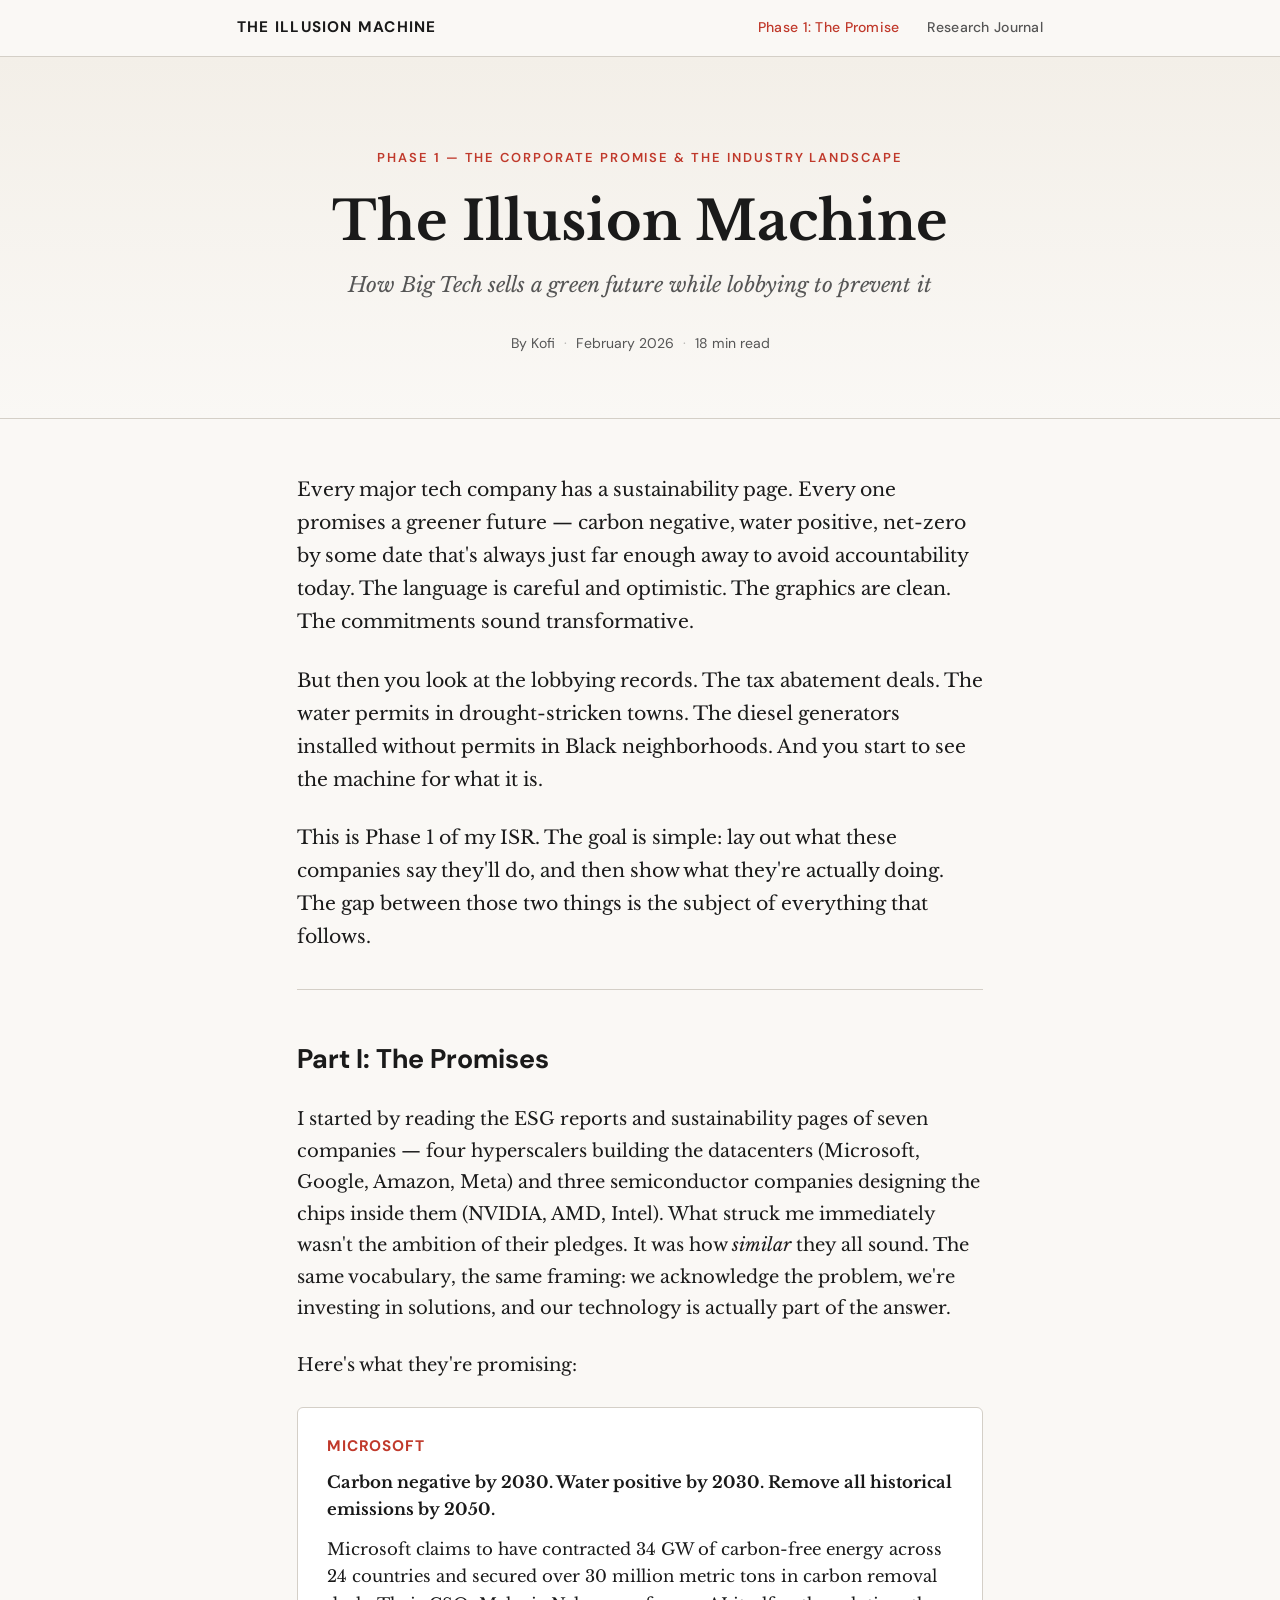
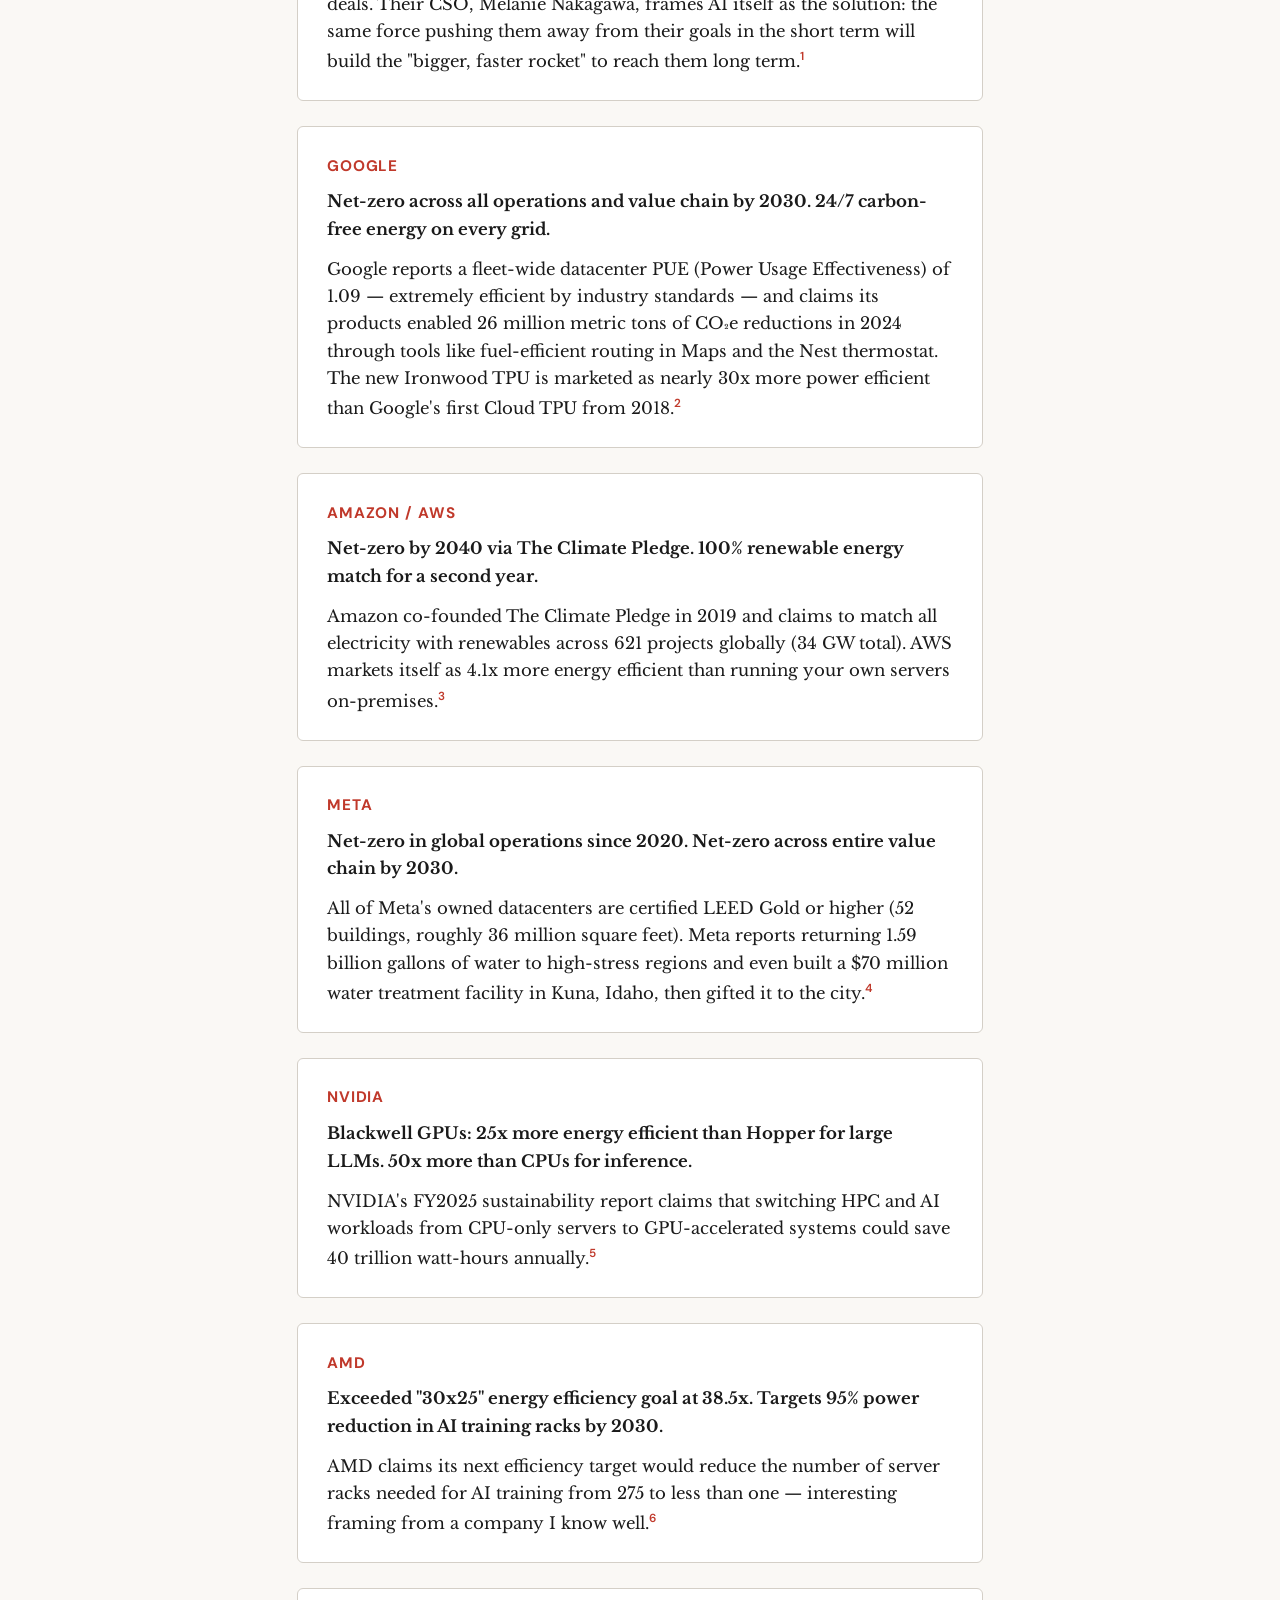
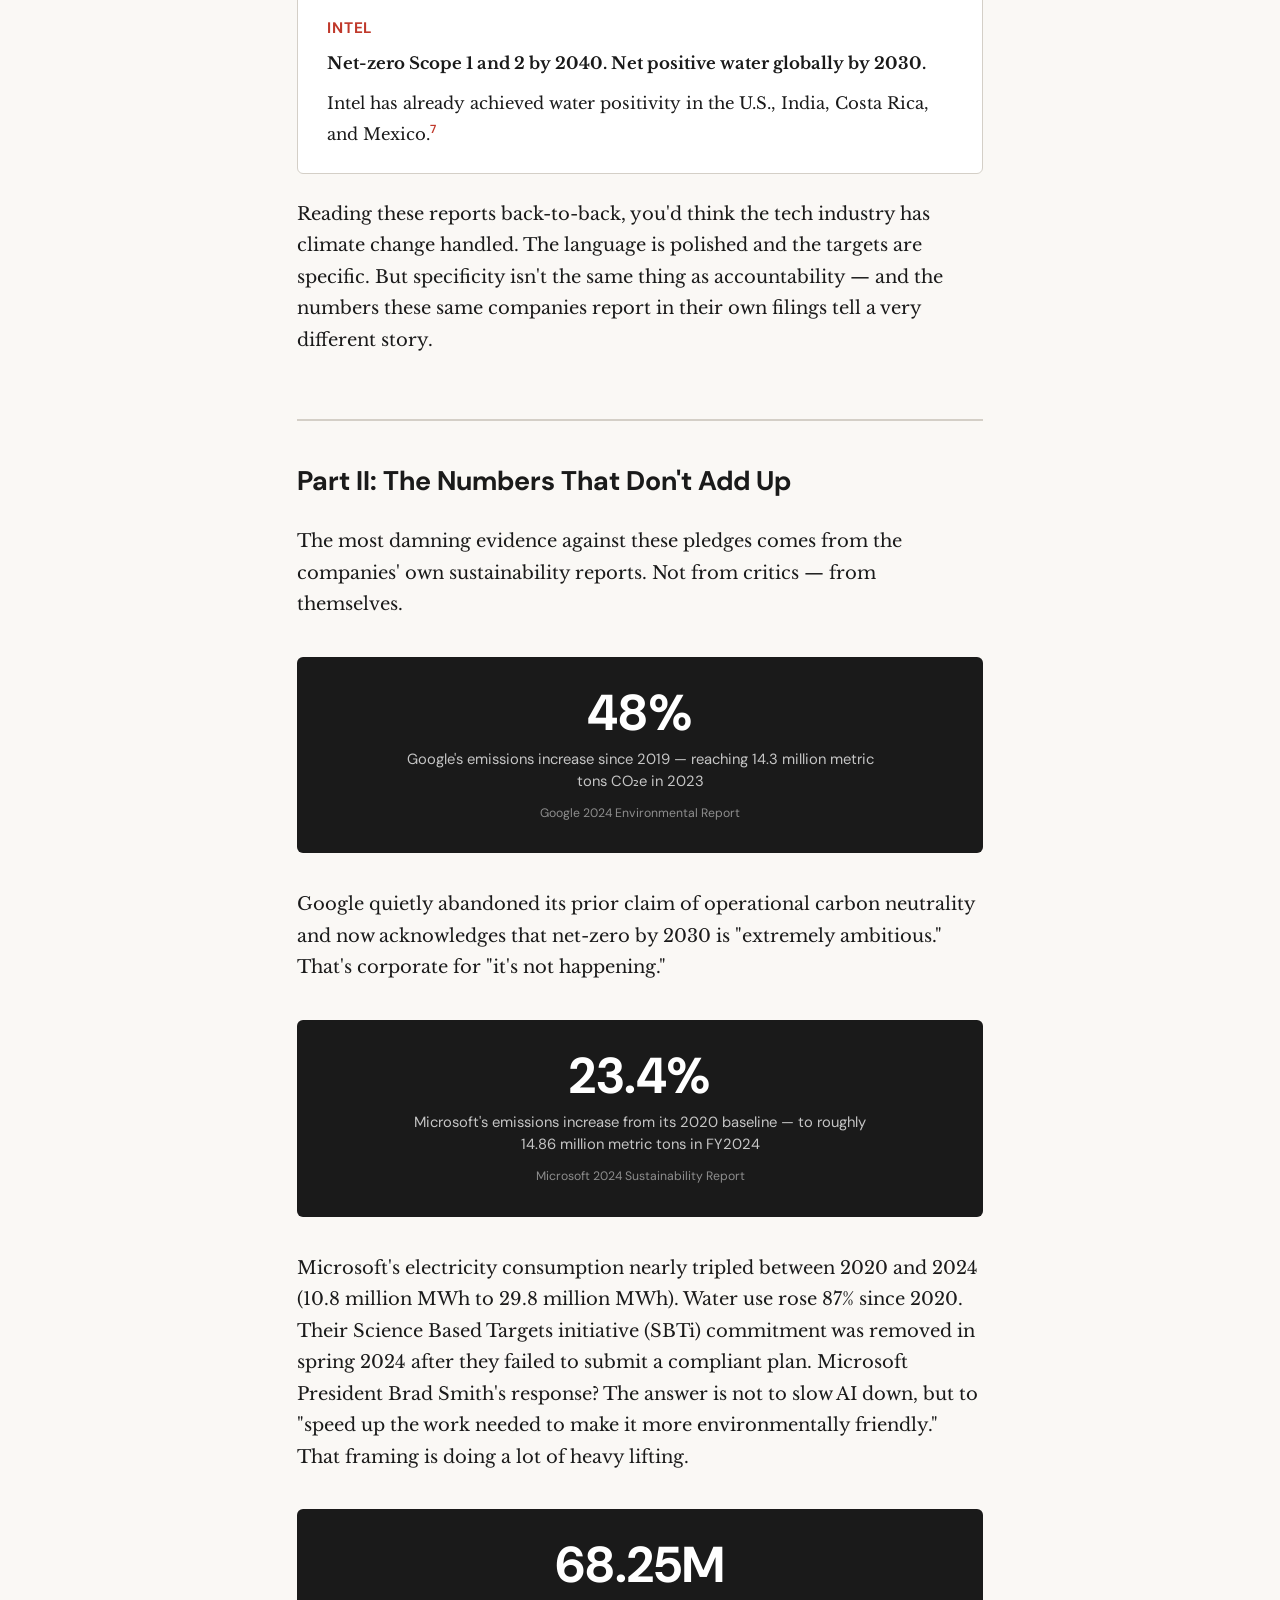
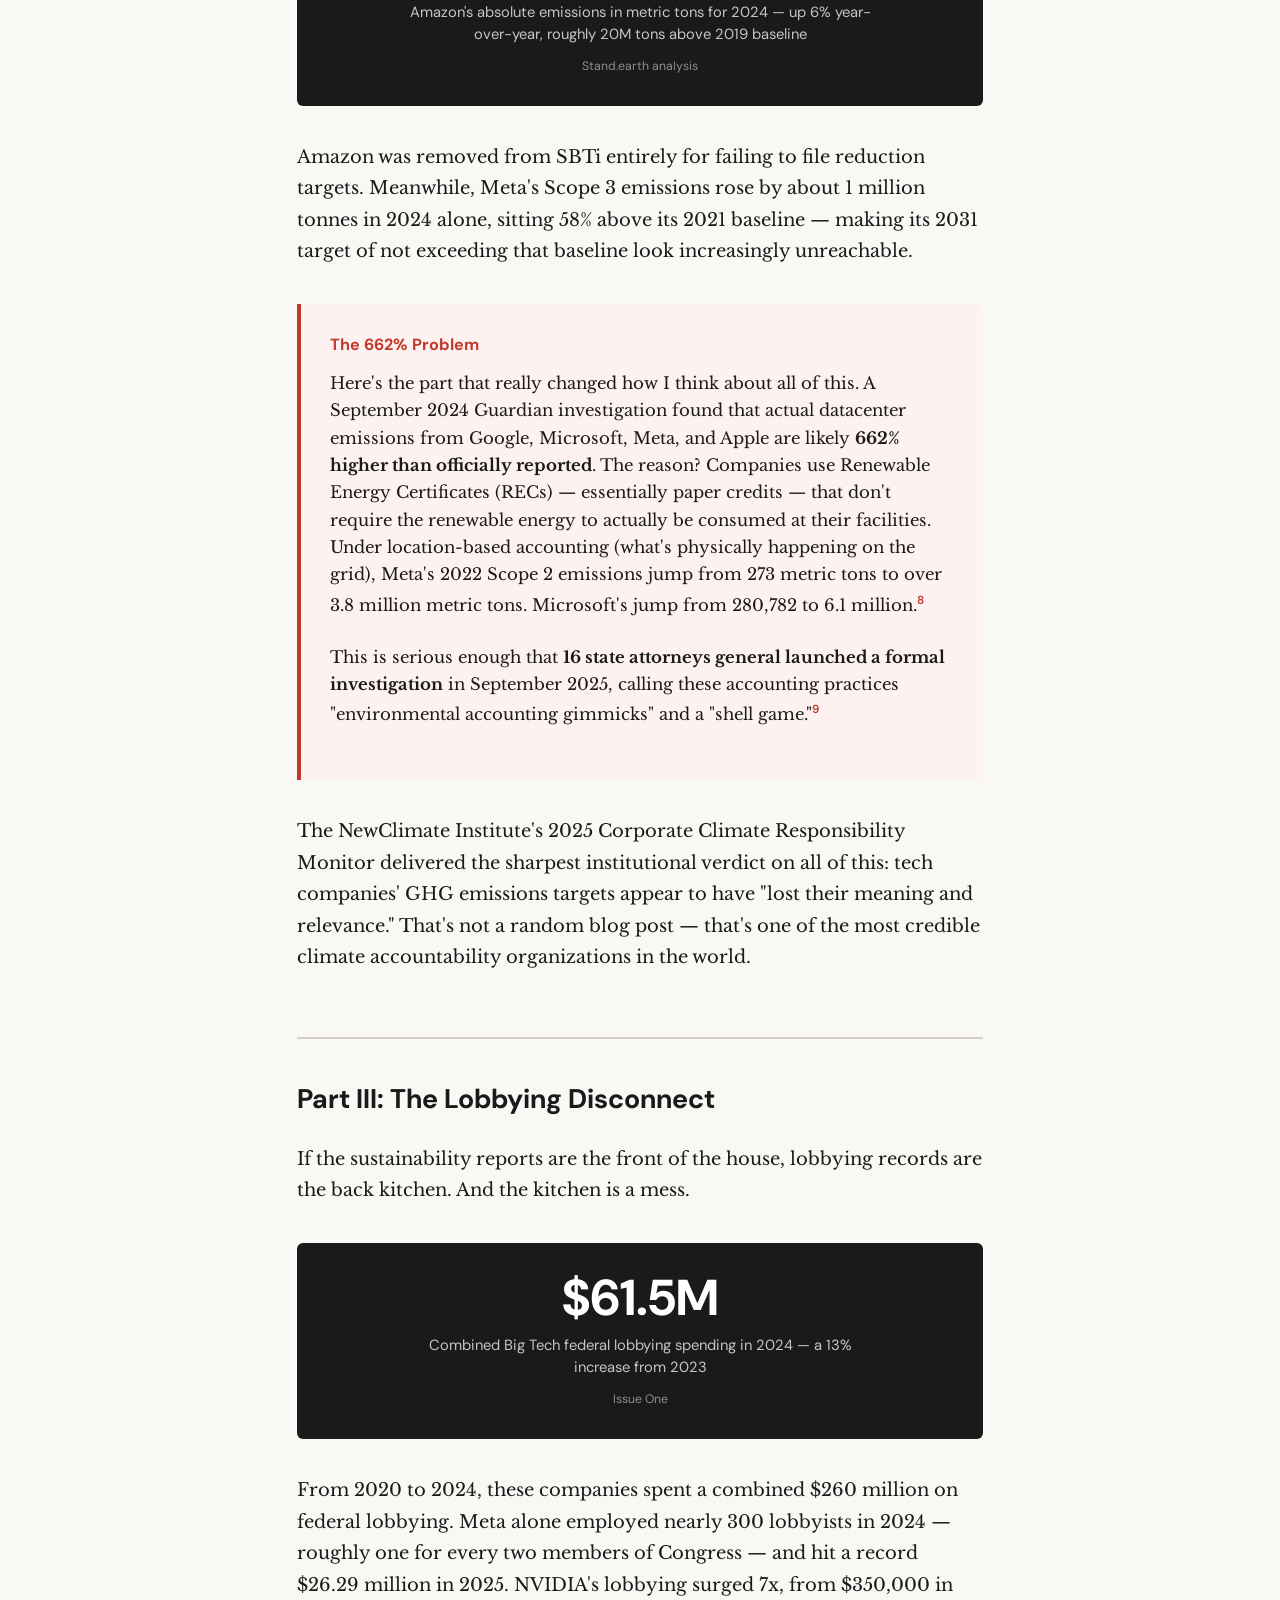
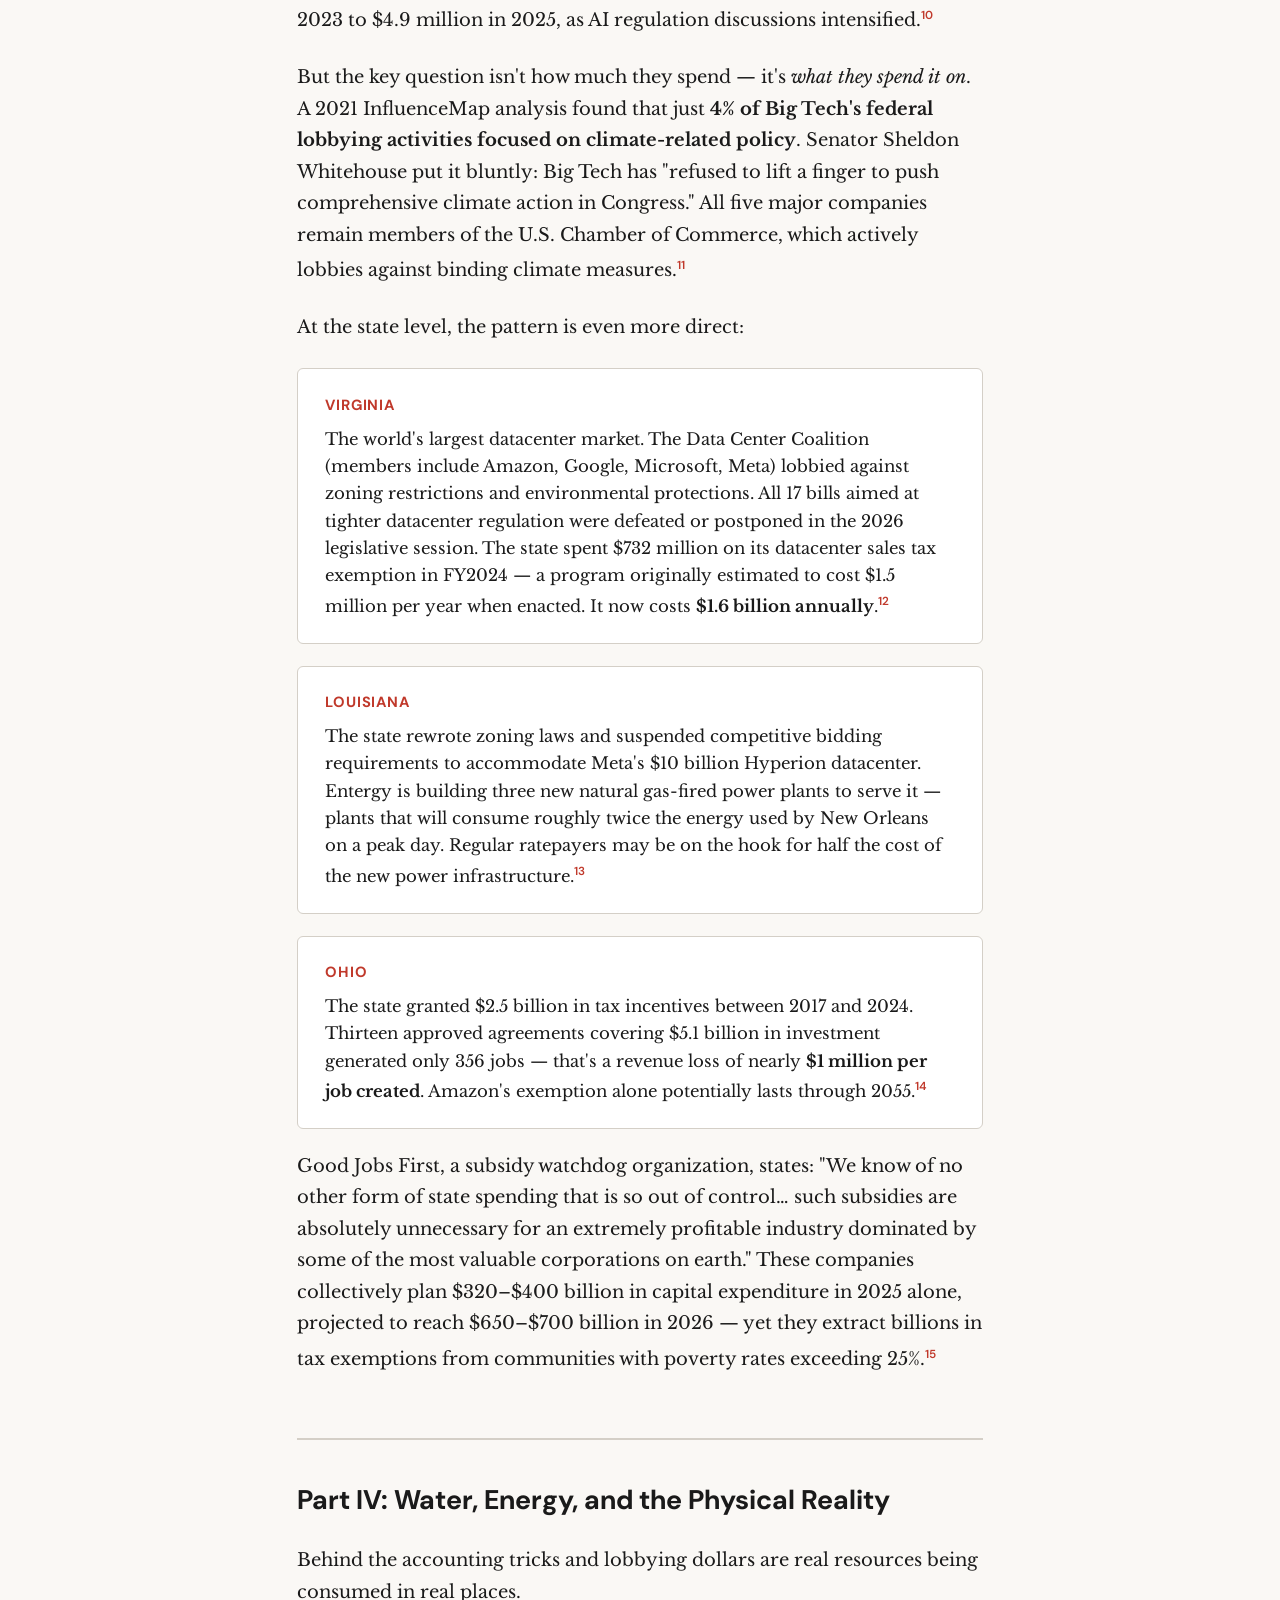
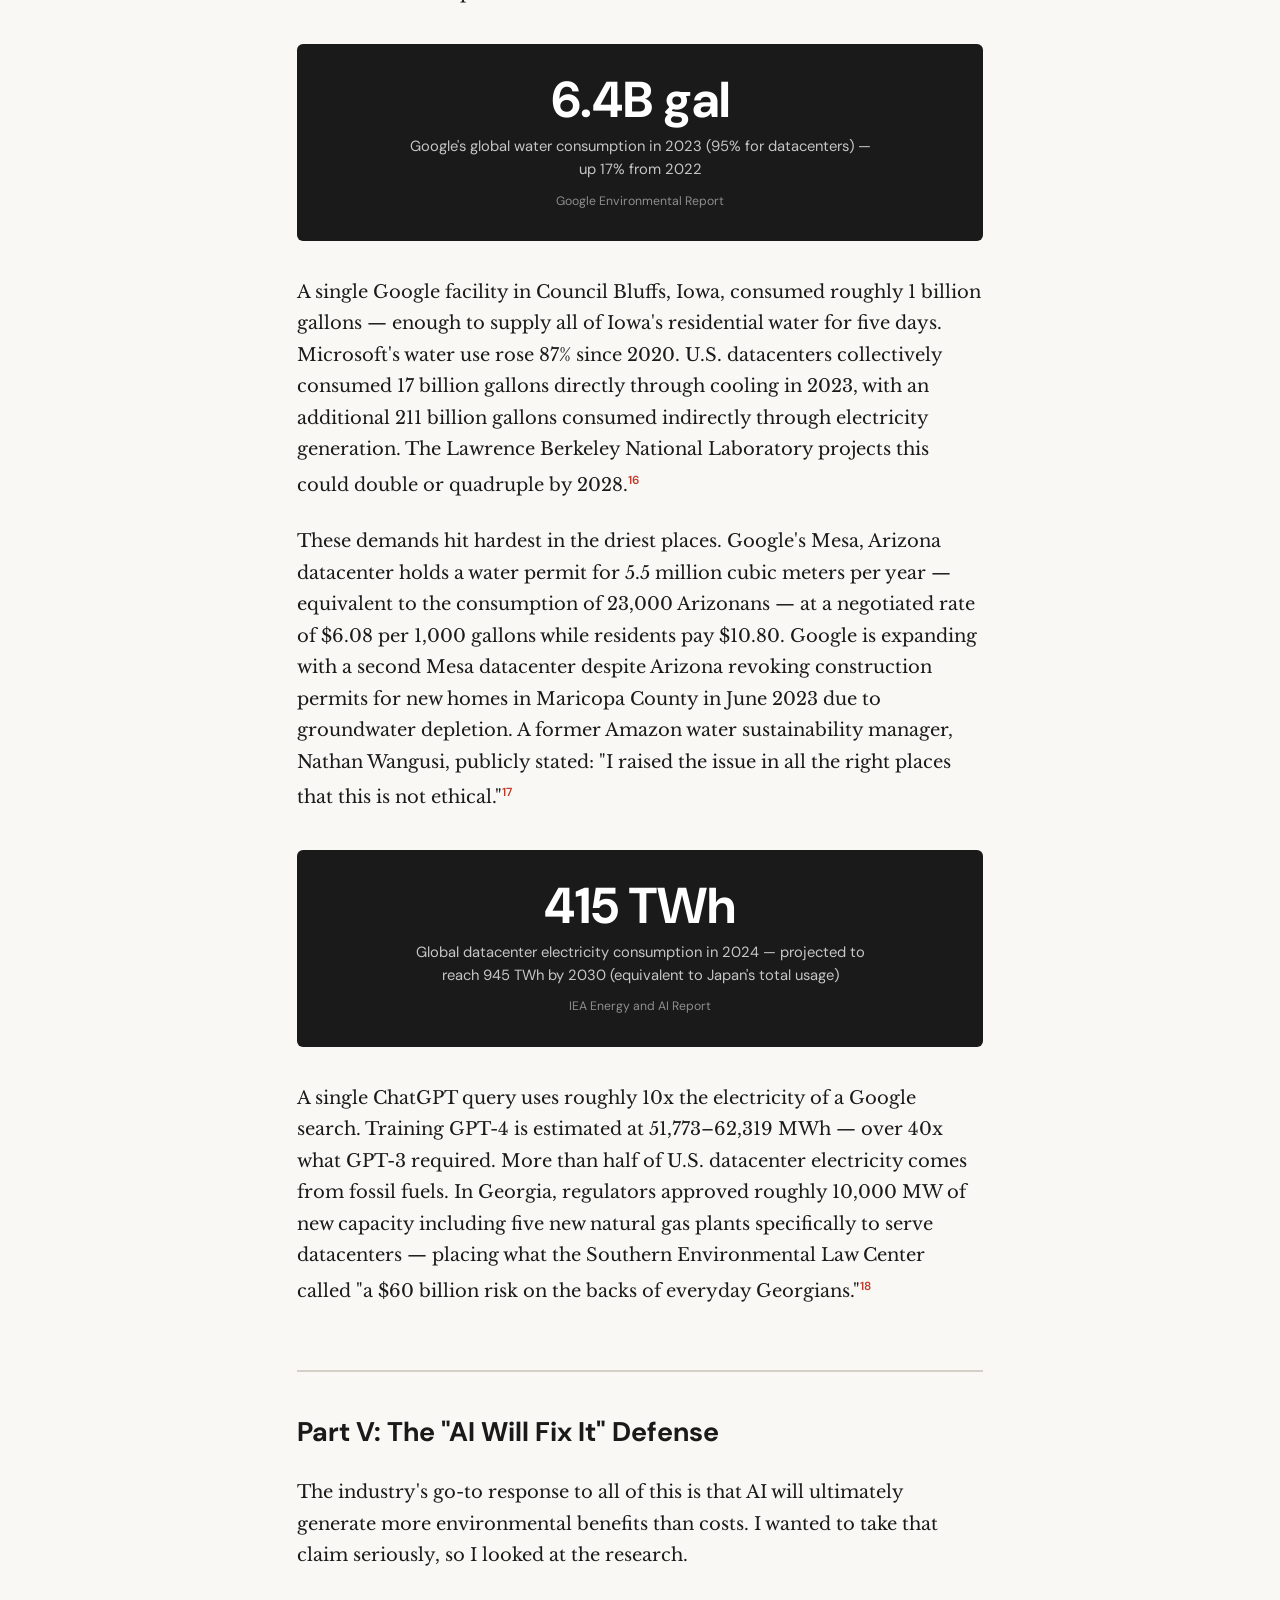
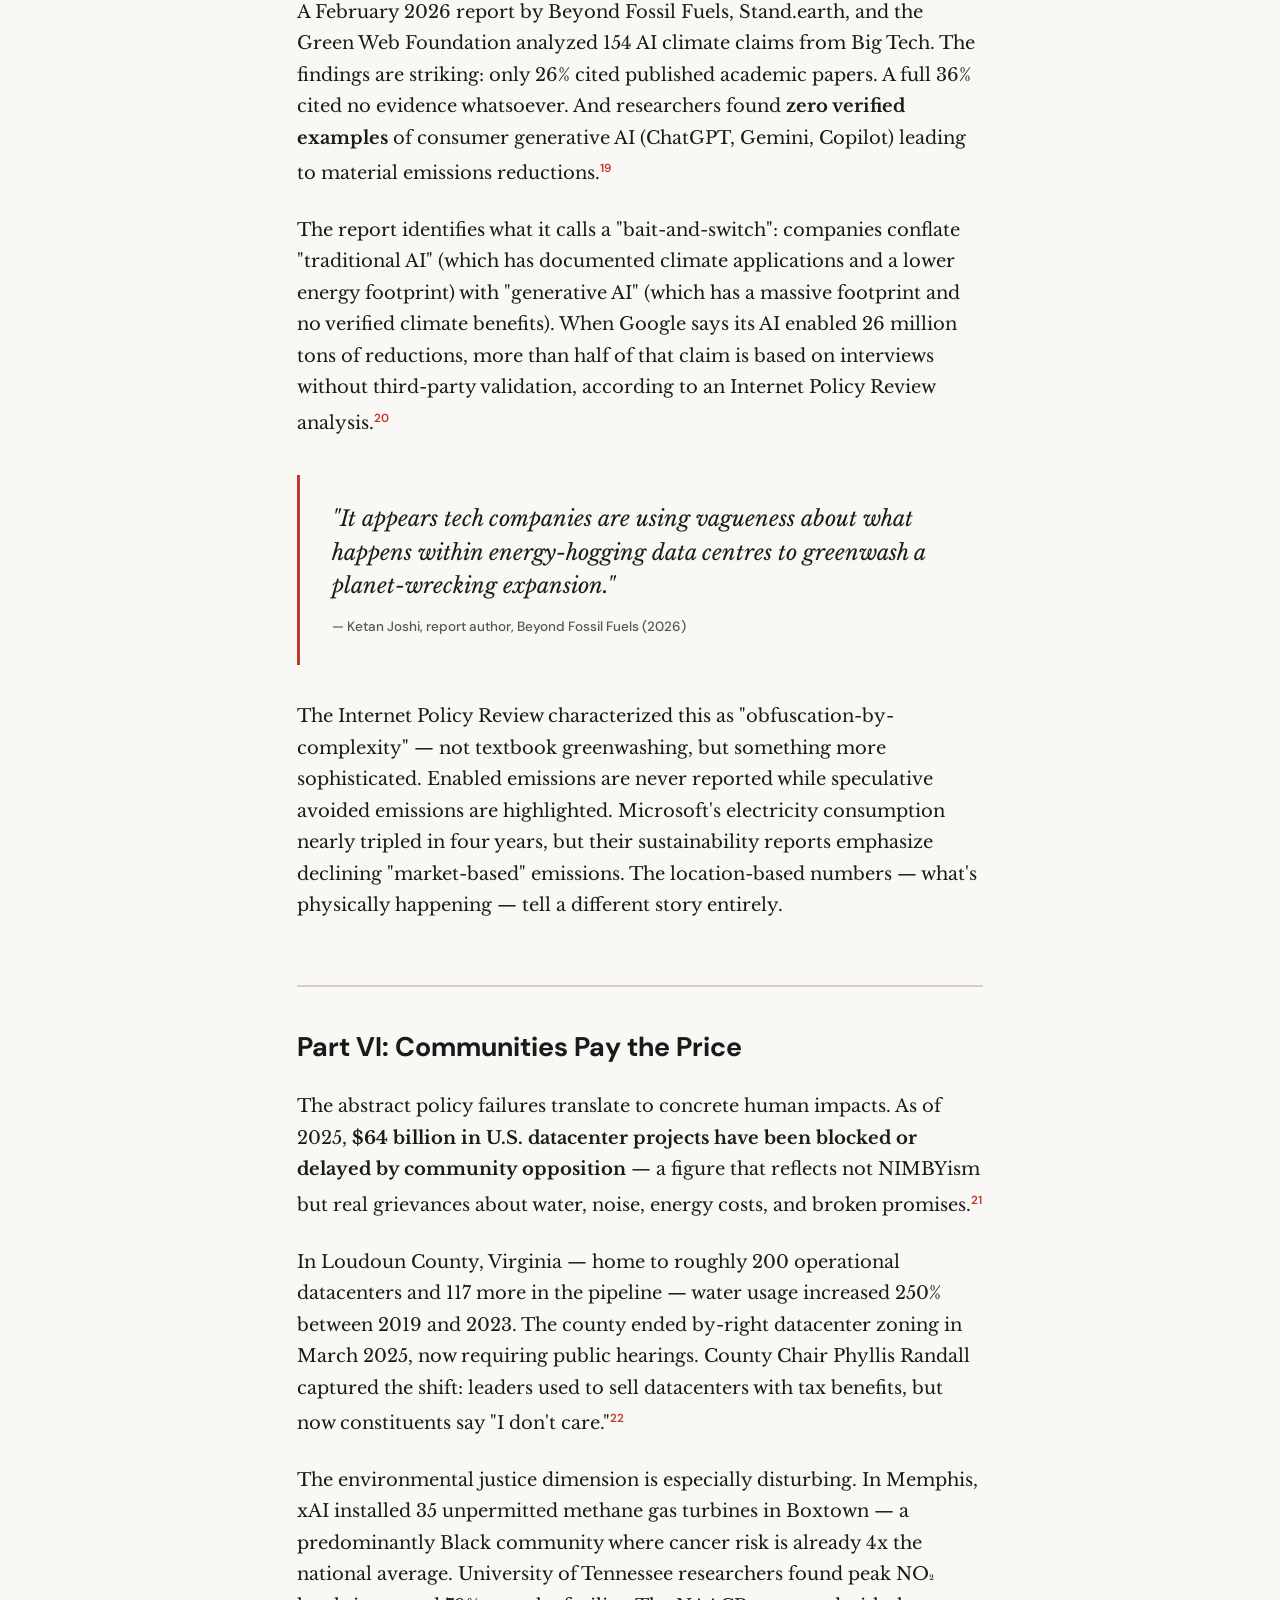
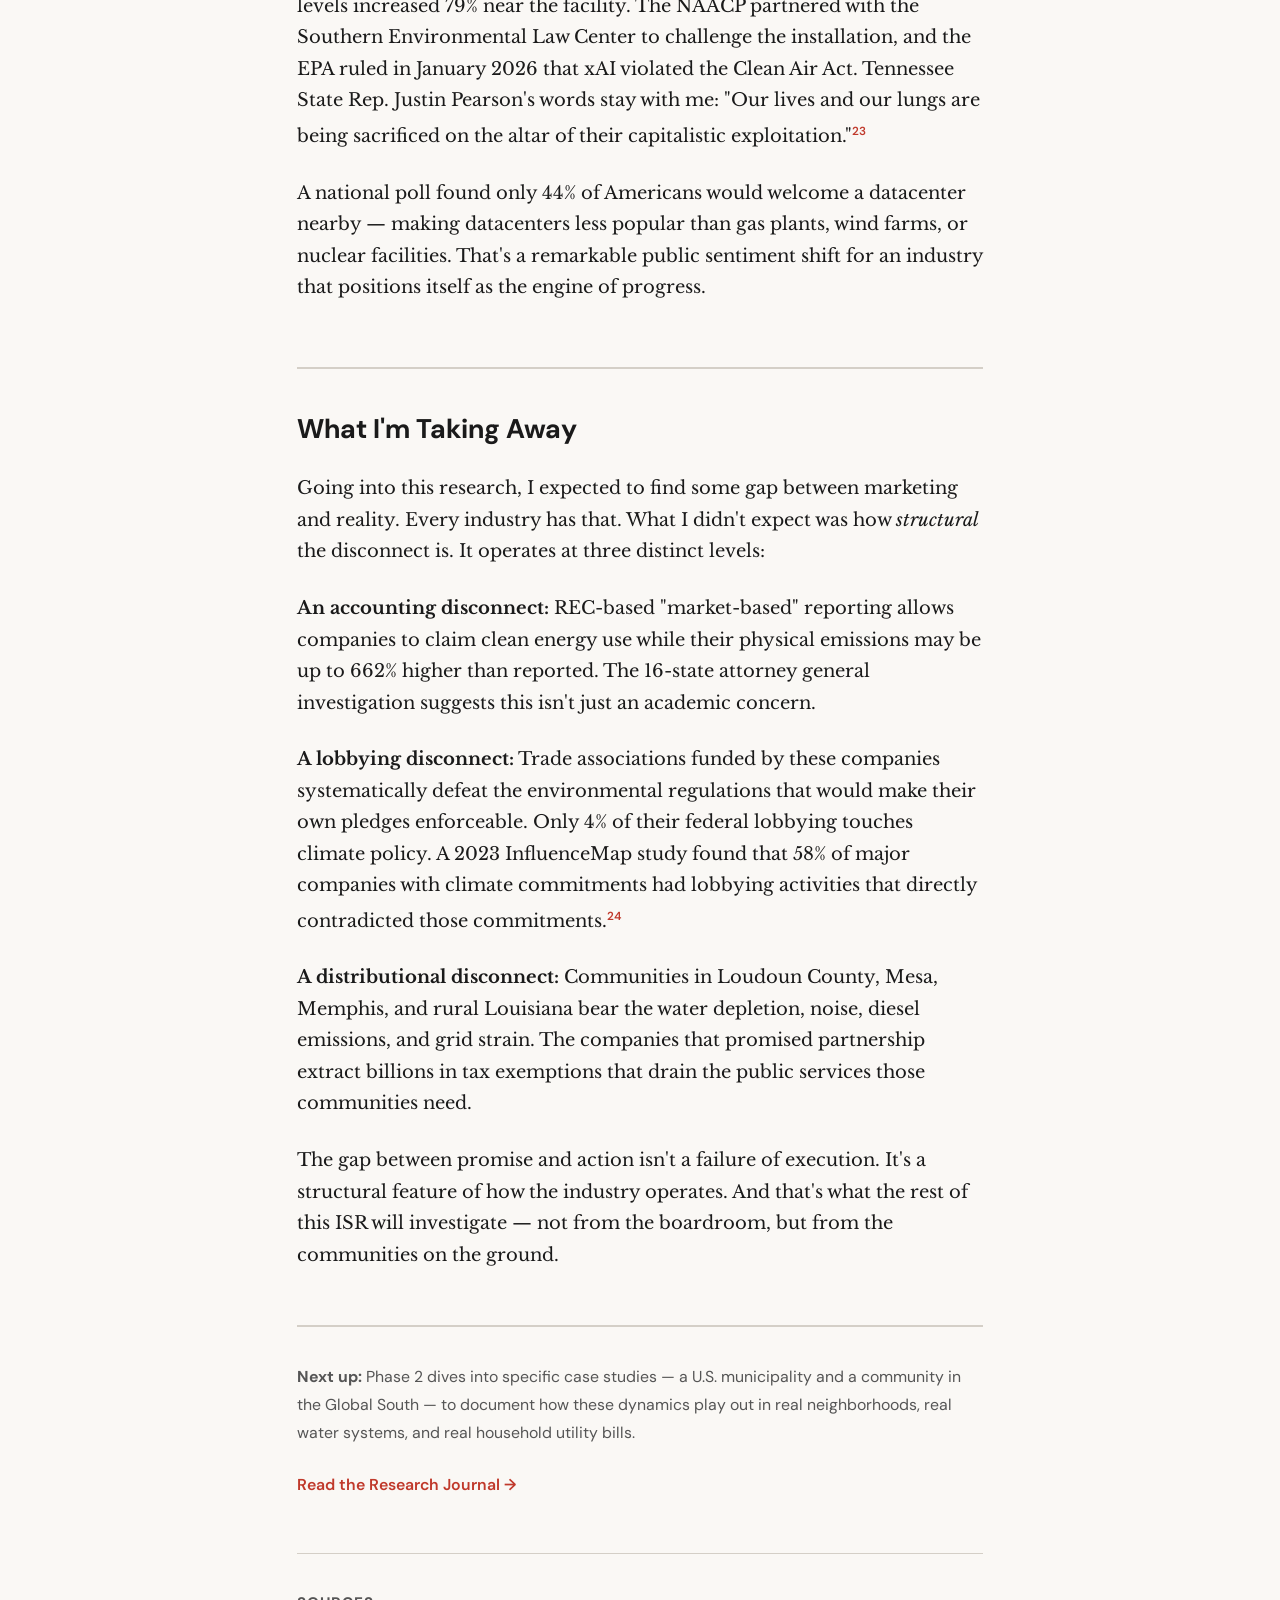
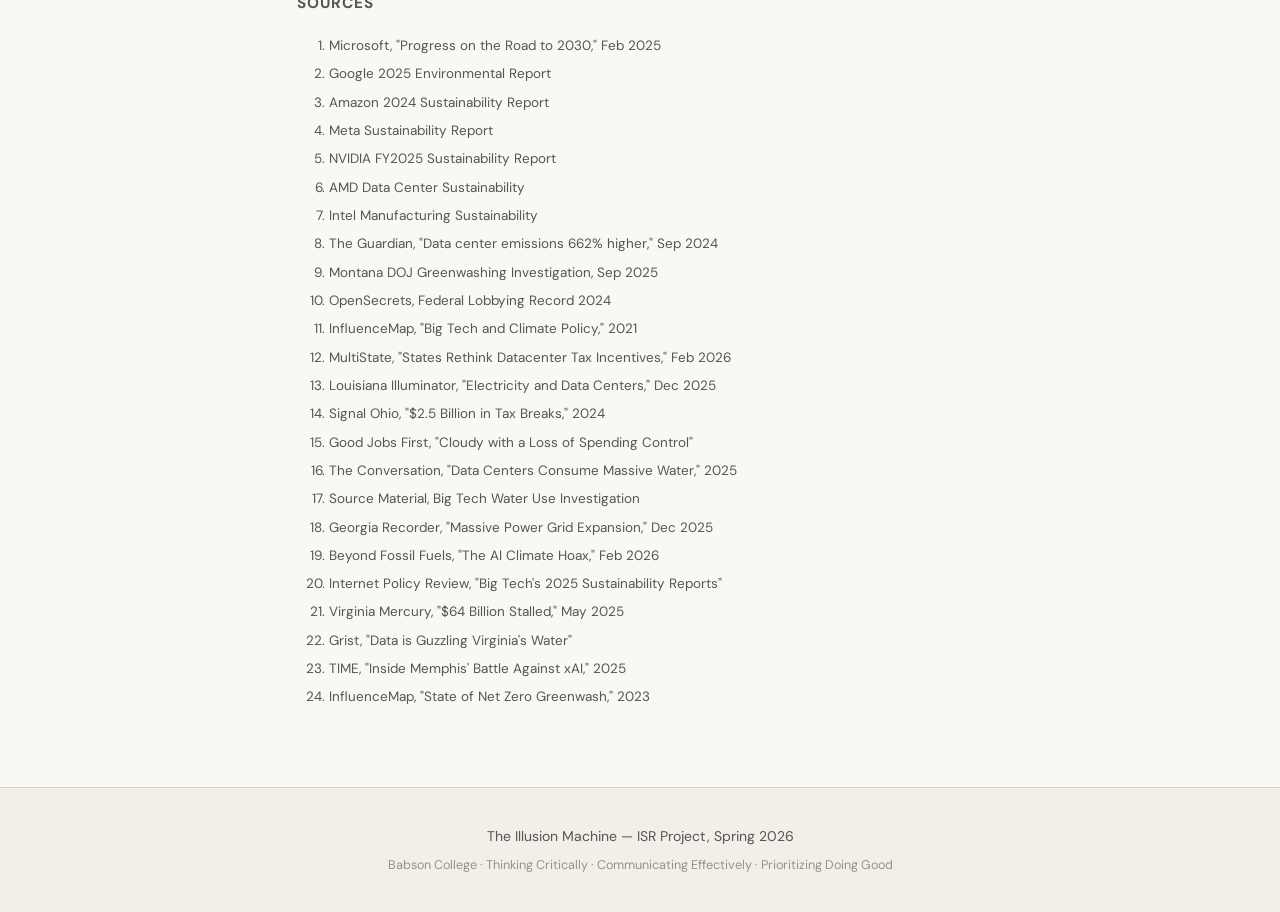
==== index.html @ 0e1d4c28 "add blog files" ====
<!DOCTYPE html>
<html lang="en">
<head>
    <meta charset="UTF-8">
    <meta name="viewport" content="width=device-width, initial-scale=1.0">
    <title>The Illusion Machine — Phase 1</title>
    <link href="https://fonts.googleapis.com/css2?family=Libre+Baskerville:ital,wght@0,400;0,700;1,400&family=DM+Sans:wght@400;500;600;700&family=JetBrains+Mono:wght@400;500&display=swap" rel="stylesheet">
    <link rel="stylesheet" href="style.css">
</head>
<body>
    <nav class="site-nav">
        <div class="nav-inner">
            <a href="index.html" class="nav-logo">The Illusion Machine</a>
            <div class="nav-links">
                <a href="index.html" class="active">Phase 1: The Promise</a>
                <a href="journal.html">Research Journal</a>
            </div>
        </div>
    </nav>

    <header class="hero">
        <div class="hero-inner">
            <div class="hero-label">Phase 1 — The Corporate Promise & The Industry Landscape</div>
            <h1>The Illusion Machine</h1>
            <p class="hero-subtitle">How Big Tech sells a green future while lobbying to prevent it</p>
            <div class="hero-meta">
                <span class="author">By Kofi</span>
                <span class="sep">·</span>
                <span class="date">February 2026</span>
                <span class="sep">·</span>
                <span class="read-time">18 min read</span>
            </div>
        </div>
    </header>

    <main class="content">
        <article class="post">

            <div class="lede">
                <p>Every major tech company has a sustainability page. Every one promises a greener future — carbon negative, water positive, net-zero by some date that's always just far enough away to avoid accountability today. The language is careful and optimistic. The graphics are clean. The commitments sound transformative.</p>
                <p>But then you look at the lobbying records. The tax abatement deals. The water permits in drought-stricken towns. The diesel generators installed without permits in Black neighborhoods. And you start to see the machine for what it is.</p>
                <p>This is Phase 1 of my ISR. The goal is simple: lay out what these companies say they'll do, and then show what they're actually doing. The gap between those two things is the subject of everything that follows.</p>
            </div>

            <!-- SECTION 1 -->
            <h2>Part I: The Promises</h2>

            <p>I started by reading the ESG reports and sustainability pages of seven companies — four hyperscalers building the datacenters (Microsoft, Google, Amazon, Meta) and three semiconductor companies designing the chips inside them (NVIDIA, AMD, Intel). What struck me immediately wasn't the ambition of their pledges. It was how <em>similar</em> they all sound. The same vocabulary, the same framing: we acknowledge the problem, we're investing in solutions, and our technology is actually part of the answer.</p>

            <p>Here's what they're promising:</p>

            <div class="company-card">
                <h3>Microsoft</h3>
                <p><strong>Carbon negative by 2030. Water positive by 2030. Remove all historical emissions by 2050.</strong></p>
                <p>Microsoft claims to have contracted 34 GW of carbon-free energy across 24 countries and secured over 30 million metric tons in carbon removal deals. Their CSO, Melanie Nakagawa, frames AI itself as the solution: the same force pushing them away from their goals in the short term will build the "bigger, faster rocket" to reach them long term.<sup><a href="https://blogs.microsoft.com/on-the-issues/2025/02/13/progress-on-the-road-to-2030/" target="_blank">1</a></sup></p>
            </div>

            <div class="company-card">
                <h3>Google</h3>
                <p><strong>Net-zero across all operations and value chain by 2030. 24/7 carbon-free energy on every grid.</strong></p>
                <p>Google reports a fleet-wide datacenter PUE (Power Usage Effectiveness) of 1.09 — extremely efficient by industry standards — and claims its products enabled 26 million metric tons of CO₂e reductions in 2024 through tools like fuel-efficient routing in Maps and the Nest thermostat. The new Ironwood TPU is marketed as nearly 30x more power efficient than Google's first Cloud TPU from 2018.<sup><a href="https://sustainability.google/google-2025-environmental-report/" target="_blank">2</a></sup></p>
            </div>

            <div class="company-card">
                <h3>Amazon / AWS</h3>
                <p><strong>Net-zero by 2040 via The Climate Pledge. 100% renewable energy match for a second year.</strong></p>
                <p>Amazon co-founded The Climate Pledge in 2019 and claims to match all electricity with renewables across 621 projects globally (34 GW total). AWS markets itself as 4.1x more energy efficient than running your own servers on-premises.<sup><a href="https://sustainability.aboutamazon.com/2024-report" target="_blank">3</a></sup></p>
            </div>

            <div class="company-card">
                <h3>Meta</h3>
                <p><strong>Net-zero in global operations since 2020. Net-zero across entire value chain by 2030.</strong></p>
                <p>All of Meta's owned datacenters are certified LEED Gold or higher (52 buildings, roughly 36 million square feet). Meta reports returning 1.59 billion gallons of water to high-stress regions and even built a $70 million water treatment facility in Kuna, Idaho, then gifted it to the city.<sup><a href="https://sustainability.atmeta.com/" target="_blank">4</a></sup></p>
            </div>

            <div class="company-card">
                <h3>NVIDIA</h3>
                <p><strong>Blackwell GPUs: 25x more energy efficient than Hopper for large LLMs. 50x more than CPUs for inference.</strong></p>
                <p>NVIDIA's FY2025 sustainability report claims that switching HPC and AI workloads from CPU-only servers to GPU-accelerated systems could save 40 trillion watt-hours annually.<sup><a href="https://images.nvidia.com/aem-dam/Solutions/documents/NVIDIA-Sustainability-Report-Fiscal-Year-2025.pdf" target="_blank">5</a></sup></p>
            </div>

            <div class="company-card">
                <h3>AMD</h3>
                <p><strong>Exceeded "30x25" energy efficiency goal at 38.5x. Targets 95% power reduction in AI training racks by 2030.</strong></p>
                <p>AMD claims its next efficiency target would reduce the number of server racks needed for AI training from 275 to less than one — interesting framing from a company I know well.<sup><a href="https://www.amd.com/en/corporate/corporate-responsibility/data-center-sustainability.html" target="_blank">6</a></sup></p>
            </div>

            <div class="company-card">
                <h3>Intel</h3>
                <p><strong>Net-zero Scope 1 and 2 by 2040. Net positive water globally by 2030.</strong></p>
                <p>Intel has already achieved water positivity in the U.S., India, Costa Rica, and Mexico.<sup><a href="https://www.intel.com/content/www/us/en/foundry/manufacturing/sustainability.html" target="_blank">7</a></sup></p>
            </div>

            <p>Reading these reports back-to-back, you'd think the tech industry has climate change handled. The language is polished and the targets are specific. But specificity isn't the same thing as accountability — and the numbers these same companies report in their own filings tell a very different story.</p>

            <!-- SECTION 2 -->
            <h2>Part II: The Numbers That Don't Add Up</h2>

            <p>The most damning evidence against these pledges comes from the companies' own sustainability reports. Not from critics — from themselves.</p>

            <div class="stat-block">
                <div class="stat-number">48%</div>
                <div class="stat-label">Google's emissions increase since 2019 — reaching 14.3 million metric tons CO₂e in 2023</div>
                <div class="stat-source"><a href="https://blog.google/outreach-initiatives/sustainability/2024-environmental-report/" target="_blank">Google 2024 Environmental Report</a></div>
            </div>

            <p>Google quietly abandoned its prior claim of operational carbon neutrality and now acknowledges that net-zero by 2030 is "extremely ambitious." That's corporate for "it's not happening."</p>

            <div class="stat-block">
                <div class="stat-number">23.4%</div>
                <div class="stat-label">Microsoft's emissions increase from its 2020 baseline — to roughly 14.86 million metric tons in FY2024</div>
                <div class="stat-source"><a href="https://blogs.microsoft.com/on-the-issues/2024/05/15/microsoft-environmental-sustainability-report-2024/" target="_blank">Microsoft 2024 Sustainability Report</a></div>
            </div>

            <p>Microsoft's electricity consumption nearly tripled between 2020 and 2024 (10.8 million MWh to 29.8 million MWh). Water use rose 87% since 2020. Their Science Based Targets initiative (SBTi) commitment was removed in spring 2024 after they failed to submit a compliant plan. Microsoft President Brad Smith's response? The answer is not to slow AI down, but to "speed up the work needed to make it more environmentally friendly." That framing is doing a lot of heavy lifting.</p>

            <div class="stat-block">
                <div class="stat-number">68.25M</div>
                <div class="stat-label">Amazon's absolute emissions in metric tons for 2024 — up 6% year-over-year, roughly 20M tons above 2019 baseline</div>
                <div class="stat-source"><a href="https://stand.earth/press-releases/amazons-sustainability-report-shows-the-company-moving-the-wrong-way-on-climate-with-continued-emissions-growth/" target="_blank">Stand.earth analysis</a></div>
            </div>

            <p>Amazon was removed from SBTi entirely for failing to file reduction targets. Meanwhile, Meta's Scope 3 emissions rose by about 1 million tonnes in 2024 alone, sitting 58% above its 2021 baseline — making its 2031 target of not exceeding that baseline look increasingly unreachable.</p>

            <div class="callout">
                <h4>The 662% Problem</h4>
                <p>Here's the part that really changed how I think about all of this. A September 2024 Guardian investigation found that actual datacenter emissions from Google, Microsoft, Meta, and Apple are likely <strong>662% higher than officially reported</strong>. The reason? Companies use Renewable Energy Certificates (RECs) — essentially paper credits — that don't require the renewable energy to actually be consumed at their facilities. Under location-based accounting (what's physically happening on the grid), Meta's 2022 Scope 2 emissions jump from 273 metric tons to over 3.8 million metric tons. Microsoft's jump from 280,782 to 6.1 million.<sup><a href="https://www.theguardian.com/technology/2024/sep/15/data-center-gas-emissions-tech" target="_blank">8</a></sup></p>
                <p>This is serious enough that <strong>16 state attorneys general launched a formal investigation</strong> in September 2025, calling these accounting practices "environmental accounting gimmicks" and a "shell game."<sup><a href="https://dojmt.gov/attorney-general-knudsen-launches-investigation-into-big-tech-companies/" target="_blank">9</a></sup></p>
            </div>

            <p>The NewClimate Institute's 2025 Corporate Climate Responsibility Monitor delivered the sharpest institutional verdict on all of this: tech companies' GHG emissions targets appear to have "lost their meaning and relevance." That's not a random blog post — that's one of the most credible climate accountability organizations in the world.</p>

            <!-- SECTION 3 -->
            <h2>Part III: The Lobbying Disconnect</h2>

            <p>If the sustainability reports are the front of the house, lobbying records are the back kitchen. And the kitchen is a mess.</p>

            <div class="stat-block">
                <div class="stat-number">$61.5M</div>
                <div class="stat-label">Combined Big Tech federal lobbying spending in 2024 — a 13% increase from 2023</div>
                <div class="stat-source"><a href="https://issueone.org/articles/big-tech-spent-record-sums-on-lobbying-last-year/" target="_blank">Issue One</a></div>
            </div>

            <p>From 2020 to 2024, these companies spent a combined $260 million on federal lobbying. Meta alone employed nearly 300 lobbyists in 2024 — roughly one for every two members of Congress — and hit a record $26.29 million in 2025. NVIDIA's lobbying surged 7x, from $350,000 in 2023 to $4.9 million in 2025, as AI regulation discussions intensified.<sup><a href="https://www.opensecrets.org/news/2025/02/federal-lobbying-set-new-record-in-2024/" target="_blank">10</a></sup></p>

            <p>But the key question isn't how much they spend — it's <em>what they spend it on</em>. A 2021 InfluenceMap analysis found that just <strong>4% of Big Tech's federal lobbying activities focused on climate-related policy</strong>. Senator Sheldon Whitehouse put it bluntly: Big Tech has "refused to lift a finger to push comprehensive climate action in Congress." All five major companies remain members of the U.S. Chamber of Commerce, which actively lobbies against binding climate measures.<sup><a href="https://influencemap.org/report/Big-Tech-and-Climate-Policy-afb476c56f217ea0ab351d79096df04a" target="_blank">11</a></sup></p>

            <p>At the state level, the pattern is even more direct:</p>

            <div class="example-block">
                <h4>Virginia</h4>
                <p>The world's largest datacenter market. The Data Center Coalition (members include Amazon, Google, Microsoft, Meta) lobbied against zoning restrictions and environmental protections. All 17 bills aimed at tighter datacenter regulation were defeated or postponed in the 2026 legislative session. The state spent $732 million on its datacenter sales tax exemption in FY2024 — a program originally estimated to cost $1.5 million per year when enacted. It now costs <strong>$1.6 billion annually</strong>.<sup><a href="https://www.multistate.us/insider/2026/2/4/states-rethink-data-center-tax-incentives-as-costs-soar" target="_blank">12</a></sup></p>
            </div>

            <div class="example-block">
                <h4>Louisiana</h4>
                <p>The state rewrote zoning laws and suspended competitive bidding requirements to accommodate Meta's $10 billion Hyperion datacenter. Entergy is building three new natural gas-fired power plants to serve it — plants that will consume roughly twice the energy used by New Orleans on a peak day. Regular ratepayers may be on the hook for half the cost of the new power infrastructure.<sup><a href="https://lailluminator.com/2025/12/19/electricity-data-centers/" target="_blank">13</a></sup></p>
            </div>

            <div class="example-block">
                <h4>Ohio</h4>
                <p>The state granted $2.5 billion in tax incentives between 2017 and 2024. Thirteen approved agreements covering $5.1 billion in investment generated only 356 jobs — that's a revenue loss of nearly <strong>$1 million per job created</strong>. Amazon's exemption alone potentially lasts through 2055.<sup><a href="https://signalohio.org/data-centers-have-claimed-2-5-billion-in-tax-breaks-since-2017-report-says/" target="_blank">14</a></sup></p>
            </div>

            <p>Good Jobs First, a subsidy watchdog organization, states: "We know of no other form of state spending that is so out of control… such subsidies are absolutely unnecessary for an extremely profitable industry dominated by some of the most valuable corporations on earth." These companies collectively plan $320–$400 billion in capital expenditure in 2025 alone, projected to reach $650–$700 billion in 2026 — yet they extract billions in tax exemptions from communities with poverty rates exceeding 25%.<sup><a href="https://goodjobsfirst.org/cloudy-with-a-loss-of-spending-control-how-data-centers-are-endangering-state-budgets/" target="_blank">15</a></sup></p>

            <!-- SECTION 4 -->
            <h2>Part IV: Water, Energy, and the Physical Reality</h2>

            <p>Behind the accounting tricks and lobbying dollars are real resources being consumed in real places.</p>

            <div class="stat-block">
                <div class="stat-number">6.4B gal</div>
                <div class="stat-label">Google's global water consumption in 2023 (95% for datacenters) — up 17% from 2022</div>
                <div class="stat-source"><a href="https://sustainability.google/reports/google-2024-environmental-report/" target="_blank">Google Environmental Report</a></div>
            </div>

            <p>A single Google facility in Council Bluffs, Iowa, consumed roughly 1 billion gallons — enough to supply all of Iowa's residential water for five days. Microsoft's water use rose 87% since 2020. U.S. datacenters collectively consumed 17 billion gallons directly through cooling in 2023, with an additional 211 billion gallons consumed indirectly through electricity generation. The Lawrence Berkeley National Laboratory projects this could double or quadruple by 2028.<sup><a href="https://theconversation.com/data-centers-consume-massive-amounts-of-water-companies-rarely-tell-the-public-exactly-how-much-262901" target="_blank">16</a></sup></p>

            <p>These demands hit hardest in the driest places. Google's Mesa, Arizona datacenter holds a water permit for 5.5 million cubic meters per year — equivalent to the consumption of 23,000 Arizonans — at a negotiated rate of $6.08 per 1,000 gallons while residents pay $10.80. Google is expanding with a second Mesa datacenter despite Arizona revoking construction permits for new homes in Maricopa County in June 2023 due to groundwater depletion. A former Amazon water sustainability manager, Nathan Wangusi, publicly stated: "I raised the issue in all the right places that this is not ethical."<sup><a href="https://www.source-material.org/amazon-microsoft-google-trump-data-centres-water-use/" target="_blank">17</a></sup></p>

            <div class="stat-block">
                <div class="stat-number">415 TWh</div>
                <div class="stat-label">Global datacenter electricity consumption in 2024 — projected to reach 945 TWh by 2030 (equivalent to Japan's total usage)</div>
                <div class="stat-source"><a href="https://www.iea.org/reports/energy-and-ai/energy-demand-from-ai" target="_blank">IEA Energy and AI Report</a></div>
            </div>

            <p>A single ChatGPT query uses roughly 10x the electricity of a Google search. Training GPT-4 is estimated at 51,773–62,319 MWh — over 40x what GPT-3 required. More than half of U.S. datacenter electricity comes from fossil fuels. In Georgia, regulators approved roughly 10,000 MW of new capacity including five new natural gas plants specifically to serve datacenters — placing what the Southern Environmental Law Center called "a $60 billion risk on the backs of everyday Georgians."<sup><a href="https://georgiarecorder.com/2025/12/19/georgia-regulators-approve-massive-power-grid-expansion-to-serve-data-centers/" target="_blank">18</a></sup></p>

            <!-- SECTION 5 -->
            <h2>Part V: The "AI Will Fix It" Defense</h2>

            <p>The industry's go-to response to all of this is that AI will ultimately generate more environmental benefits than costs. I wanted to take that claim seriously, so I looked at the research.</p>

            <p>A February 2026 report by Beyond Fossil Fuels, Stand.earth, and the Green Web Foundation analyzed 154 AI climate claims from Big Tech. The findings are striking: only 26% cited published academic papers. A full 36% cited no evidence whatsoever. And researchers found <strong>zero verified examples</strong> of consumer generative AI (ChatGPT, Gemini, Copilot) leading to material emissions reductions.<sup><a href="https://beyondfossilfuels.org/2026/02/17/the-ai-climate-hoax-behind-the-curtain-of-how-big-tech-greenwashes-impacts/" target="_blank">19</a></sup></p>

            <p>The report identifies what it calls a "bait-and-switch": companies conflate "traditional AI" (which has documented climate applications and a lower energy footprint) with "generative AI" (which has a massive footprint and no verified climate benefits). When Google says its AI enabled 26 million tons of reductions, more than half of that claim is based on interviews without third-party validation, according to an Internet Policy Review analysis.<sup><a href="https://policyreview.info/articles/news/big-techs-2025-sustainability-reports/2027" target="_blank">20</a></sup></p>

            <div class="pullquote">
                "It appears tech companies are using vagueness about what happens within energy-hogging data centres to greenwash a planet-wrecking expansion."
                <cite>— Ketan Joshi, report author, Beyond Fossil Fuels (2026)</cite>
            </div>

            <p>The Internet Policy Review characterized this as "obfuscation-by-complexity" — not textbook greenwashing, but something more sophisticated. Enabled emissions are never reported while speculative avoided emissions are highlighted. Microsoft's electricity consumption nearly tripled in four years, but their sustainability reports emphasize declining "market-based" emissions. The location-based numbers — what's physically happening — tell a different story entirely.</p>

            <!-- SECTION 6 -->
            <h2>Part VI: Communities Pay the Price</h2>

            <p>The abstract policy failures translate to concrete human impacts. As of 2025, <strong>$64 billion in U.S. datacenter projects have been blocked or delayed by community opposition</strong> — a figure that reflects not NIMBYism but real grievances about water, noise, energy costs, and broken promises.<sup><a href="https://virginiamercury.com/2025/05/21/report-highlights-community-pushback-stalling-64-billion-in-data-center-development-nationwide/" target="_blank">21</a></sup></p>

            <p>In Loudoun County, Virginia — home to roughly 200 operational datacenters and 117 more in the pipeline — water usage increased 250% between 2019 and 2023. The county ended by-right datacenter zoning in March 2025, now requiring public hearings. County Chair Phyllis Randall captured the shift: leaders used to sell datacenters with tax benefits, but now constituents say "I don't care."<sup><a href="https://grist.org/technology/surging-demand-data-guzzling-water-ai/" target="_blank">22</a></sup></p>

            <p>The environmental justice dimension is especially disturbing. In Memphis, xAI installed 35 unpermitted methane gas turbines in Boxtown — a predominantly Black community where cancer risk is already 4x the national average. University of Tennessee researchers found peak NO₂ levels increased 79% near the facility. The NAACP partnered with the Southern Environmental Law Center to challenge the installation, and the EPA ruled in January 2026 that xAI violated the Clean Air Act. Tennessee State Rep. Justin Pearson's words stay with me: "Our lives and our lungs are being sacrificed on the altar of their capitalistic exploitation."<sup><a href="https://time.com/7308925/elon-musk-memphis-ai-data-center/" target="_blank">23</a></sup></p>

            <p>A national poll found only 44% of Americans would welcome a datacenter nearby — making datacenters less popular than gas plants, wind farms, or nuclear facilities. That's a remarkable public sentiment shift for an industry that positions itself as the engine of progress.</p>

            <!-- CONCLUSION -->
            <h2>What I'm Taking Away</h2>

            <p>Going into this research, I expected to find some gap between marketing and reality. Every industry has that. What I didn't expect was how <em>structural</em> the disconnect is. It operates at three distinct levels:</p>

            <p><strong>An accounting disconnect:</strong> REC-based "market-based" reporting allows companies to claim clean energy use while their physical emissions may be up to 662% higher than reported. The 16-state attorney general investigation suggests this isn't just an academic concern.</p>

            <p><strong>A lobbying disconnect:</strong> Trade associations funded by these companies systematically defeat the environmental regulations that would make their own pledges enforceable. Only 4% of their federal lobbying touches climate policy. A 2023 InfluenceMap study found that 58% of major companies with climate commitments had lobbying activities that directly contradicted those commitments.<sup><a href="https://influencemap.org/briefing/The-State-of-Net-Zero-Greenwash-24402" target="_blank">24</a></sup></p>

            <p><strong>A distributional disconnect:</strong> Communities in Loudoun County, Mesa, Memphis, and rural Louisiana bear the water depletion, noise, diesel emissions, and grid strain. The companies that promised partnership extract billions in tax exemptions that drain the public services those communities need.</p>

            <p>The gap between promise and action isn't a failure of execution. It's a structural feature of how the industry operates. And that's what the rest of this ISR will investigate — not from the boardroom, but from the communities on the ground.</p>

            <div class="post-footer">
                <p><strong>Next up:</strong> Phase 2 dives into specific case studies — a U.S. municipality and a community in the Global South — to document how these dynamics play out in real neighborhoods, real water systems, and real household utility bills.</p>
                <p><a href="journal.html" class="next-link">Read the Research Journal →</a></p>
            </div>

            <div class="sources-section">
                <h3>Sources</h3>
                <ol class="sources-list">
                    <li><a href="https://blogs.microsoft.com/on-the-issues/2025/02/13/progress-on-the-road-to-2030/" target="_blank">Microsoft, "Progress on the Road to 2030," Feb 2025</a></li>
                    <li><a href="https://sustainability.google/google-2025-environmental-report/" target="_blank">Google 2025 Environmental Report</a></li>
                    <li><a href="https://sustainability.aboutamazon.com/2024-report" target="_blank">Amazon 2024 Sustainability Report</a></li>
                    <li><a href="https://sustainability.atmeta.com/" target="_blank">Meta Sustainability Report</a></li>
                    <li><a href="https://images.nvidia.com/aem-dam/Solutions/documents/NVIDIA-Sustainability-Report-Fiscal-Year-2025.pdf" target="_blank">NVIDIA FY2025 Sustainability Report</a></li>
                    <li><a href="https://www.amd.com/en/corporate/corporate-responsibility/data-center-sustainability.html" target="_blank">AMD Data Center Sustainability</a></li>
                    <li><a href="https://www.intel.com/content/www/us/en/foundry/manufacturing/sustainability.html" target="_blank">Intel Manufacturing Sustainability</a></li>
                    <li><a href="https://www.theguardian.com/technology/2024/sep/15/data-center-gas-emissions-tech" target="_blank">The Guardian, "Data center emissions 662% higher," Sep 2024</a></li>
                    <li><a href="https://dojmt.gov/attorney-general-knudsen-launches-investigation-into-big-tech-companies/" target="_blank">Montana DOJ Greenwashing Investigation, Sep 2025</a></li>
                    <li><a href="https://www.opensecrets.org/news/2025/02/federal-lobbying-set-new-record-in-2024/" target="_blank">OpenSecrets, Federal Lobbying Record 2024</a></li>
                    <li><a href="https://influencemap.org/report/Big-Tech-and-Climate-Policy-afb476c56f217ea0ab351d79096df04a" target="_blank">InfluenceMap, "Big Tech and Climate Policy," 2021</a></li>
                    <li><a href="https://www.multistate.us/insider/2026/2/4/states-rethink-data-center-tax-incentives-as-costs-soar" target="_blank">MultiState, "States Rethink Datacenter Tax Incentives," Feb 2026</a></li>
                    <li><a href="https://lailluminator.com/2025/12/19/electricity-data-centers/" target="_blank">Louisiana Illuminator, "Electricity and Data Centers," Dec 2025</a></li>
                    <li><a href="https://signalohio.org/data-centers-have-claimed-2-5-billion-in-tax-breaks-since-2017-report-says/" target="_blank">Signal Ohio, "$2.5 Billion in Tax Breaks," 2024</a></li>
                    <li><a href="https://goodjobsfirst.org/cloudy-with-a-loss-of-spending-control-how-data-centers-are-endangering-state-budgets/" target="_blank">Good Jobs First, "Cloudy with a Loss of Spending Control"</a></li>
                    <li><a href="https://theconversation.com/data-centers-consume-massive-amounts-of-water-companies-rarely-tell-the-public-exactly-how-much-262901" target="_blank">The Conversation, "Data Centers Consume Massive Water," 2025</a></li>
                    <li><a href="https://www.source-material.org/amazon-microsoft-google-trump-data-centres-water-use/" target="_blank">Source Material, Big Tech Water Use Investigation</a></li>
                    <li><a href="https://georgiarecorder.com/2025/12/19/georgia-regulators-approve-massive-power-grid-expansion-to-serve-data-centers/" target="_blank">Georgia Recorder, "Massive Power Grid Expansion," Dec 2025</a></li>
                    <li><a href="https://beyondfossilfuels.org/2026/02/17/the-ai-climate-hoax-behind-the-curtain-of-how-big-tech-greenwashes-impacts/" target="_blank">Beyond Fossil Fuels, "The AI Climate Hoax," Feb 2026</a></li>
                    <li><a href="https://policyreview.info/articles/news/big-techs-2025-sustainability-reports/2027" target="_blank">Internet Policy Review, "Big Tech's 2025 Sustainability Reports"</a></li>
                    <li><a href="https://virginiamercury.com/2025/05/21/report-highlights-community-pushback-stalling-64-billion-in-data-center-development-nationwide/" target="_blank">Virginia Mercury, "$64 Billion Stalled," May 2025</a></li>
                    <li><a href="https://grist.org/technology/surging-demand-data-guzzling-water-ai/" target="_blank">Grist, "Data is Guzzling Virginia's Water"</a></li>
                    <li><a href="https://time.com/7308925/elon-musk-memphis-ai-data-center/" target="_blank">TIME, "Inside Memphis' Battle Against xAI," 2025</a></li>
                    <li><a href="https://influencemap.org/briefing/The-State-of-Net-Zero-Greenwash-24402" target="_blank">InfluenceMap, "State of Net Zero Greenwash," 2023</a></li>
                </ol>
            </div>

        </article>
    </main>

    <footer class="site-footer">
        <div class="footer-inner">
            <p>The Illusion Machine — ISR Project, Spring 2026</p>
            <p class="footer-sub">Babson College · Thinking Critically · Communicating Effectively · Prioritizing Doing Good</p>
        </div>
    </footer>
</body>
</html>
---- style.css ----
/* ============================
   THE ILLUSION MACHINE
   Editorial blog stylesheet
   ============================ */

:root {
    --bg: #faf8f5;
    --bg-warm: #f3efe8;
    --text: #1a1a1a;
    --text-secondary: #555;
    --accent: #c0392b;
    --accent-dark: #962d22;
    --border: #d4cfc7;
    --card-bg: #fff;
    --code-bg: #f0ece4;
    --serif: 'Libre Baskerville', Georgia, serif;
    --sans: 'DM Sans', -apple-system, sans-serif;
    --mono: 'JetBrains Mono', monospace;
    --max-width: 740px;
    --wide-width: 860px;
}

*, *::before, *::after {
    margin: 0;
    padding: 0;
    box-sizing: border-box;
}

html {
    font-size: 18px;
    scroll-behavior: smooth;
}

body {
    font-family: var(--serif);
    background: var(--bg);
    color: var(--text);
    line-height: 1.75;
    -webkit-font-smoothing: antialiased;
}

a {
    color: var(--accent);
    text-decoration: none;
    transition: color 0.2s;
}

a:hover {
    color: var(--accent-dark);
    text-decoration: underline;
}

/* ============================
   NAVIGATION
   ============================ */

.site-nav {
    position: sticky;
    top: 0;
    z-index: 100;
    background: rgba(250, 248, 245, 0.92);
    backdrop-filter: blur(12px);
    border-bottom: 1px solid var(--border);
}

.nav-inner {
    max-width: var(--wide-width);
    margin: 0 auto;
    padding: 0.8rem 1.5rem;
    display: flex;
    justify-content: space-between;
    align-items: center;
}

.nav-logo {
    font-family: var(--sans);
    font-weight: 700;
    font-size: 0.85rem;
    letter-spacing: 0.08em;
    text-transform: uppercase;
    color: var(--text);
}

.nav-logo:hover {
    color: var(--accent);
    text-decoration: none;
}

.nav-links {
    display: flex;
    gap: 1.5rem;
}

.nav-links a {
    font-family: var(--sans);
    font-size: 0.78rem;
    font-weight: 500;
    color: var(--text-secondary);
    letter-spacing: 0.02em;
}

.nav-links a.active {
    color: var(--accent);
}

.nav-links a:hover {
    color: var(--accent);
    text-decoration: none;
}

/* ============================
   HERO
   ============================ */

.hero, .journal-hero {
    padding: 5rem 1.5rem 3.5rem;
    text-align: center;
    border-bottom: 1px solid var(--border);
    background: linear-gradient(180deg, var(--bg-warm) 0%, var(--bg) 100%);
}

.hero-inner {
    max-width: var(--max-width);
    margin: 0 auto;
}

.hero-label {
    font-family: var(--sans);
    font-size: 0.72rem;
    font-weight: 600;
    letter-spacing: 0.15em;
    text-transform: uppercase;
    color: var(--accent);
    margin-bottom: 1.2rem;
}

.hero h1 {
    font-family: var(--serif);
    font-size: 3rem;
    font-weight: 700;
    line-height: 1.15;
    margin-bottom: 0.8rem;
    color: var(--text);
}

.hero-subtitle {
    font-family: var(--serif);
    font-style: italic;
    font-size: 1.15rem;
    color: var(--text-secondary);
    margin-bottom: 1.5rem;
}

.hero-meta {
    font-family: var(--sans);
    font-size: 0.78rem;
    color: var(--text-secondary);
    display: flex;
    justify-content: center;
    align-items: center;
    gap: 0.5rem;
}

.hero-meta .sep {
    opacity: 0.4;
}

.journal-hero h1 {
    font-size: 2.6rem;
}

.journal-hero .hero-subtitle {
    max-width: 560px;
    margin-left: auto;
    margin-right: auto;
}

/* ============================
   CONTENT
   ============================ */

.content {
    max-width: var(--max-width);
    margin: 0 auto;
    padding: 0 1.5rem;
}

.post {
    padding: 3rem 0 4rem;
}

.post p {
    margin-bottom: 1.4rem;
}

.post h2 {
    font-family: var(--sans);
    font-size: 1.5rem;
    font-weight: 700;
    margin-top: 3.5rem;
    margin-bottom: 1.2rem;
    padding-top: 2rem;
    border-top: 2px solid var(--border);
    color: var(--text);
}

.post h2:first-of-type {
    margin-top: 0;
    padding-top: 0;
    border-top: none;
}

/* Lede */
.lede {
    font-size: 1.05rem;
    margin-bottom: 2.5rem;
    padding-bottom: 2rem;
    border-bottom: 1px solid var(--border);
}

.lede p:last-child {
    margin-bottom: 0;
}

/* ============================
   COMPANY CARDS
   ============================ */

.company-card {
    background: var(--card-bg);
    border: 1px solid var(--border);
    border-radius: 6px;
    padding: 1.4rem 1.6rem;
    margin: 1.4rem 0;
}

.company-card h3 {
    font-family: var(--sans);
    font-size: 0.85rem;
    font-weight: 700;
    letter-spacing: 0.06em;
    text-transform: uppercase;
    color: var(--accent);
    margin-bottom: 0.5rem;
}

.company-card p {
    font-size: 0.92rem;
    line-height: 1.65;
    margin-bottom: 0.7rem;
}

.company-card p:last-child {
    margin-bottom: 0;
}

.company-card strong {
    color: var(--text);
}

.company-card sup a {
    font-family: var(--sans);
    font-size: 0.65rem;
}

/* ============================
   STAT BLOCKS
   ============================ */

.stat-block {
    background: var(--text);
    color: var(--bg);
    border-radius: 6px;
    padding: 1.6rem 1.8rem;
    margin: 2rem 0;
    text-align: center;
}

.stat-number {
    font-family: var(--sans);
    font-size: 2.8rem;
    font-weight: 700;
    line-height: 1.1;
    margin-bottom: 0.4rem;
    color: #fff;
}

.stat-label {
    font-family: var(--sans);
    font-size: 0.82rem;
    font-weight: 400;
    line-height: 1.5;
    color: rgba(255, 255, 255, 0.75);
    max-width: 480px;
    margin: 0 auto 0.6rem;
}

.stat-source {
    font-family: var(--sans);
    font-size: 0.68rem;
}

.stat-source a {
    color: rgba(255, 255, 255, 0.5);
}

.stat-source a:hover {
    color: rgba(255, 255, 255, 0.8);
}

/* ============================
   CALLOUT BOX
   ============================ */

.callout {
    background: #fdf2f0;
    border-left: 4px solid var(--accent);
    border-radius: 0 6px 6px 0;
    padding: 1.5rem 1.6rem;
    margin: 2rem 0;
}

.callout h4 {
    font-family: var(--sans);
    font-size: 0.9rem;
    font-weight: 700;
    color: var(--accent);
    margin-bottom: 0.6rem;
}

.callout p {
    font-size: 0.92rem;
    line-height: 1.65;
}

.callout sup a {
    font-family: var(--sans);
    font-size: 0.65rem;
}

/* ============================
   EXAMPLE BLOCKS (state examples)
   ============================ */

.example-block {
    background: var(--card-bg);
    border: 1px solid var(--border);
    border-radius: 6px;
    padding: 1.3rem 1.5rem;
    margin: 1.2rem 0;
}

.example-block h4 {
    font-family: var(--sans);
    font-size: 0.82rem;
    font-weight: 700;
    letter-spacing: 0.06em;
    text-transform: uppercase;
    color: var(--accent);
    margin-bottom: 0.4rem;
}

.example-block p {
    font-size: 0.92rem;
    line-height: 1.65;
    margin-bottom: 0;
}

.example-block sup a {
    font-family: var(--sans);
    font-size: 0.65rem;
}

/* ============================
   PULLQUOTE
   ============================ */

.pullquote {
    font-family: var(--serif);
    font-style: italic;
    font-size: 1.2rem;
    line-height: 1.55;
    color: var(--text);
    padding: 1.5rem 0 1.5rem 1.8rem;
    margin: 2rem 0;
    border-left: 3px solid var(--accent);
}

.pullquote cite {
    display: block;
    font-family: var(--sans);
    font-style: normal;
    font-size: 0.75rem;
    font-weight: 500;
    color: var(--text-secondary);
    margin-top: 0.8rem;
}

/* ============================
   POST FOOTER
   ============================ */

.post-footer {
    margin-top: 3rem;
    padding-top: 2rem;
    border-top: 2px solid var(--border);
}

.post-footer p {
    font-family: var(--sans);
    font-size: 0.88rem;
    color: var(--text-secondary);
}

.next-link {
    font-family: var(--sans);
    font-weight: 600;
    font-size: 0.88rem;
}

/* ============================
   SOURCES
   ============================ */

.sources-section {
    margin-top: 3rem;
    padding-top: 2rem;
    border-top: 1px solid var(--border);
}

.sources-section h3 {
    font-family: var(--sans);
    font-size: 0.85rem;
    font-weight: 700;
    letter-spacing: 0.06em;
    text-transform: uppercase;
    color: var(--text-secondary);
    margin-bottom: 1rem;
}

.sources-list {
    font-family: var(--sans);
    font-size: 0.75rem;
    line-height: 1.7;
    color: var(--text-secondary);
    padding-left: 1.8rem;
}

.sources-list li {
    margin-bottom: 0.3rem;
}

.sources-list a {
    color: var(--text-secondary);
}

.sources-list a:hover {
    color: var(--accent);
}

/* Superscript links in body text */
sup a {
    font-family: var(--sans);
    font-size: 0.65rem;
    font-weight: 600;
}

/* ============================
   JOURNAL ENTRIES
   ============================ */

.journal-entry {
    padding: 3rem 0;
    border-bottom: 1px solid var(--border);
}

.journal-entry:last-of-type {
    border-bottom: none;
}

.journal-date {
    display: flex;
    align-items: baseline;
    gap: 0.8rem;
    margin-bottom: 1rem;
}

.journal-number {
    font-family: var(--sans);
    font-size: 2.4rem;
    font-weight: 700;
    color: var(--accent);
    line-height: 1;
}

.journal-date-text {
    font-family: var(--sans);
    font-size: 0.78rem;
    font-weight: 500;
    color: var(--text-secondary);
    letter-spacing: 0.04em;
    text-transform: uppercase;
}

.journal-entry h2 {
    font-family: var(--serif);
    font-size: 1.35rem;
    font-weight: 700;
    line-height: 1.35;
    margin-bottom: 1.2rem;
    color: var(--text);
    border: none;
    padding: 0;
    margin-top: 0;
}

.journal-entry p {
    margin-bottom: 1.2rem;
    font-size: 0.95rem;
}

.journal-entry p:last-child {
    margin-bottom: 0;
}

.journal-entry em {
    font-style: italic;
}

.journal-footer {
    padding: 2rem 0 4rem;
}

/* ============================
   FOOTER
   ============================ */

.site-footer {
    border-top: 1px solid var(--border);
    background: var(--bg-warm);
    padding: 2rem 1.5rem;
    text-align: center;
}

.footer-inner p {
    font-family: var(--sans);
    font-size: 0.78rem;
    color: var(--text-secondary);
}

.footer-sub {
    font-size: 0.7rem !important;
    margin-top: 0.3rem;
    opacity: 0.6;
}

/* ============================
   RESPONSIVE
   ============================ */

@media (max-width: 640px) {
    html {
        font-size: 16px;
    }

    .hero h1, .journal-hero h1 {
        font-size: 2.2rem;
    }

    .hero {
        padding: 3rem 1.2rem 2.5rem;
    }

    .nav-inner {
        flex-direction: column;
        gap: 0.5rem;
    }

    .nav-links {
        gap: 1rem;
    }

    .stat-number {
        font-size: 2.2rem;
    }

    .company-card,
    .callout,
    .example-block {
        padding: 1.1rem 1.2rem;
    }

    .pullquote {
        font-size: 1.05rem;
        padding-left: 1.2rem;
    }
}
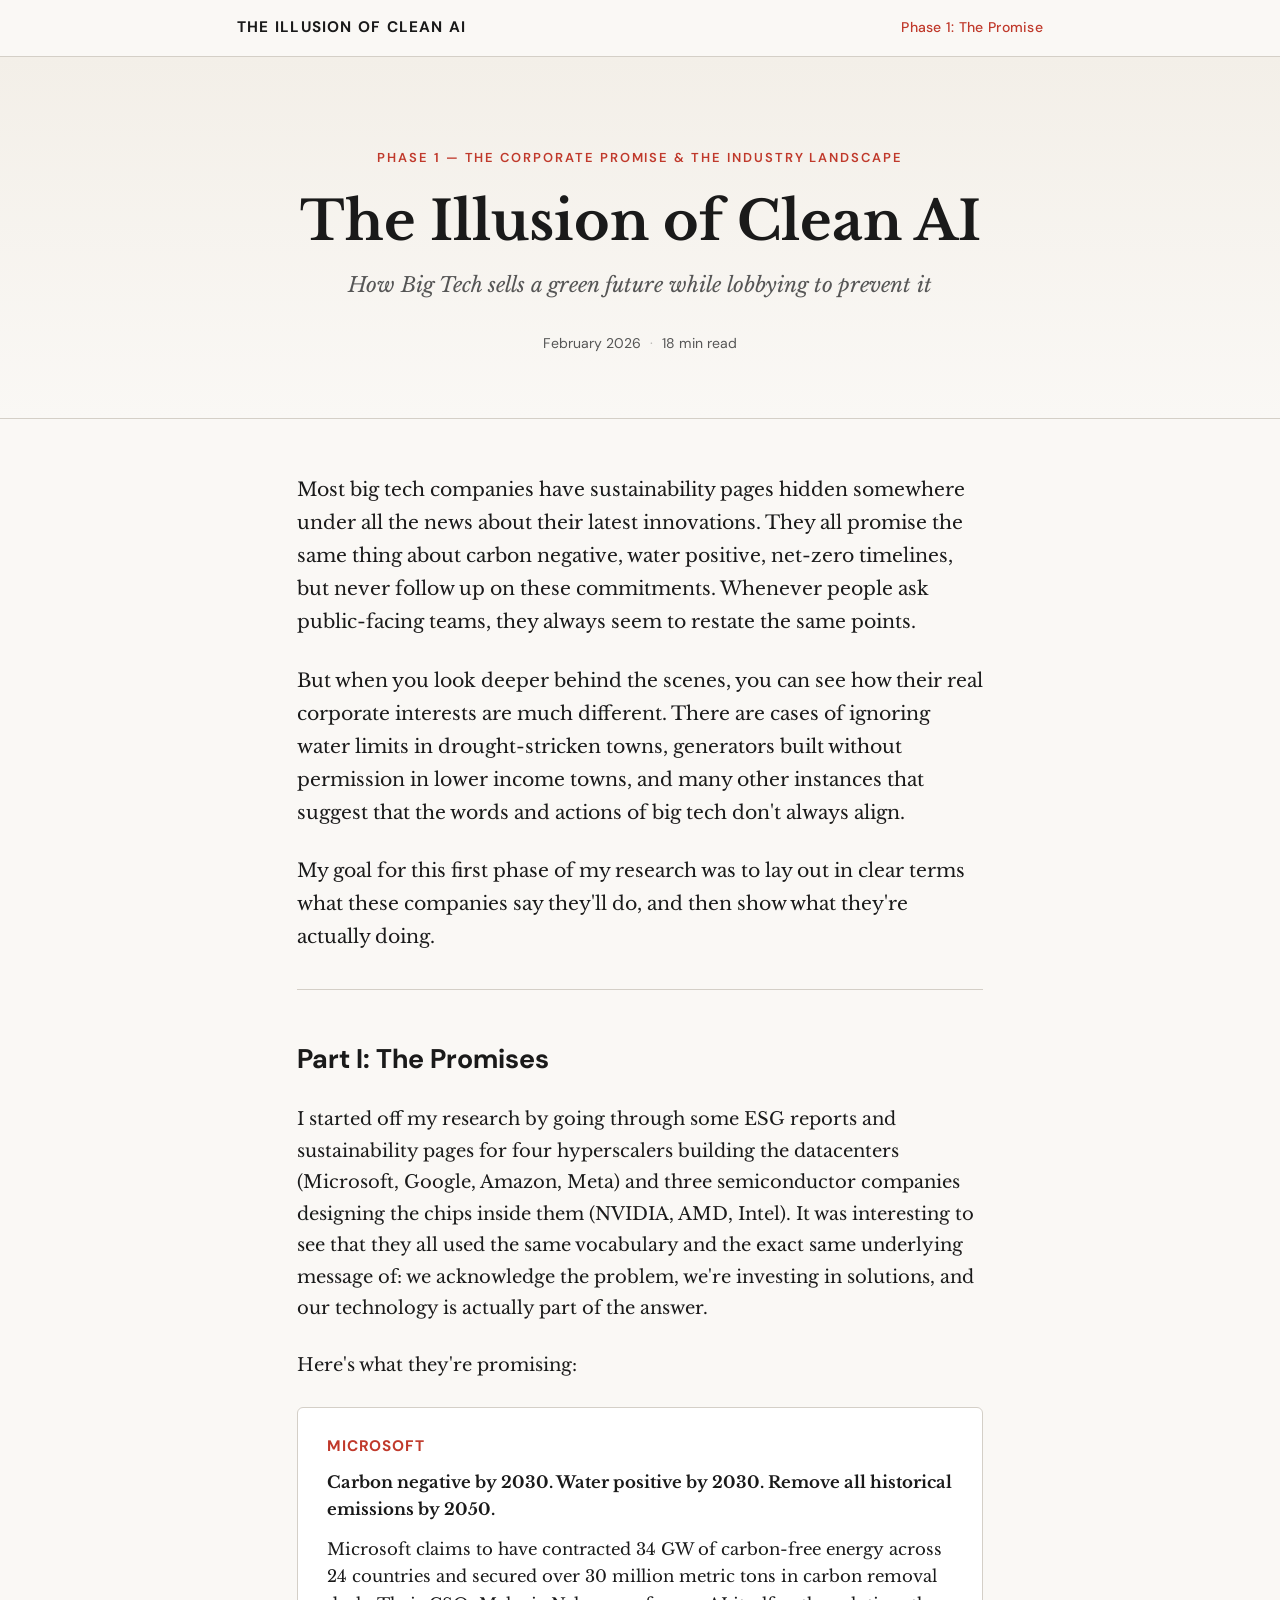
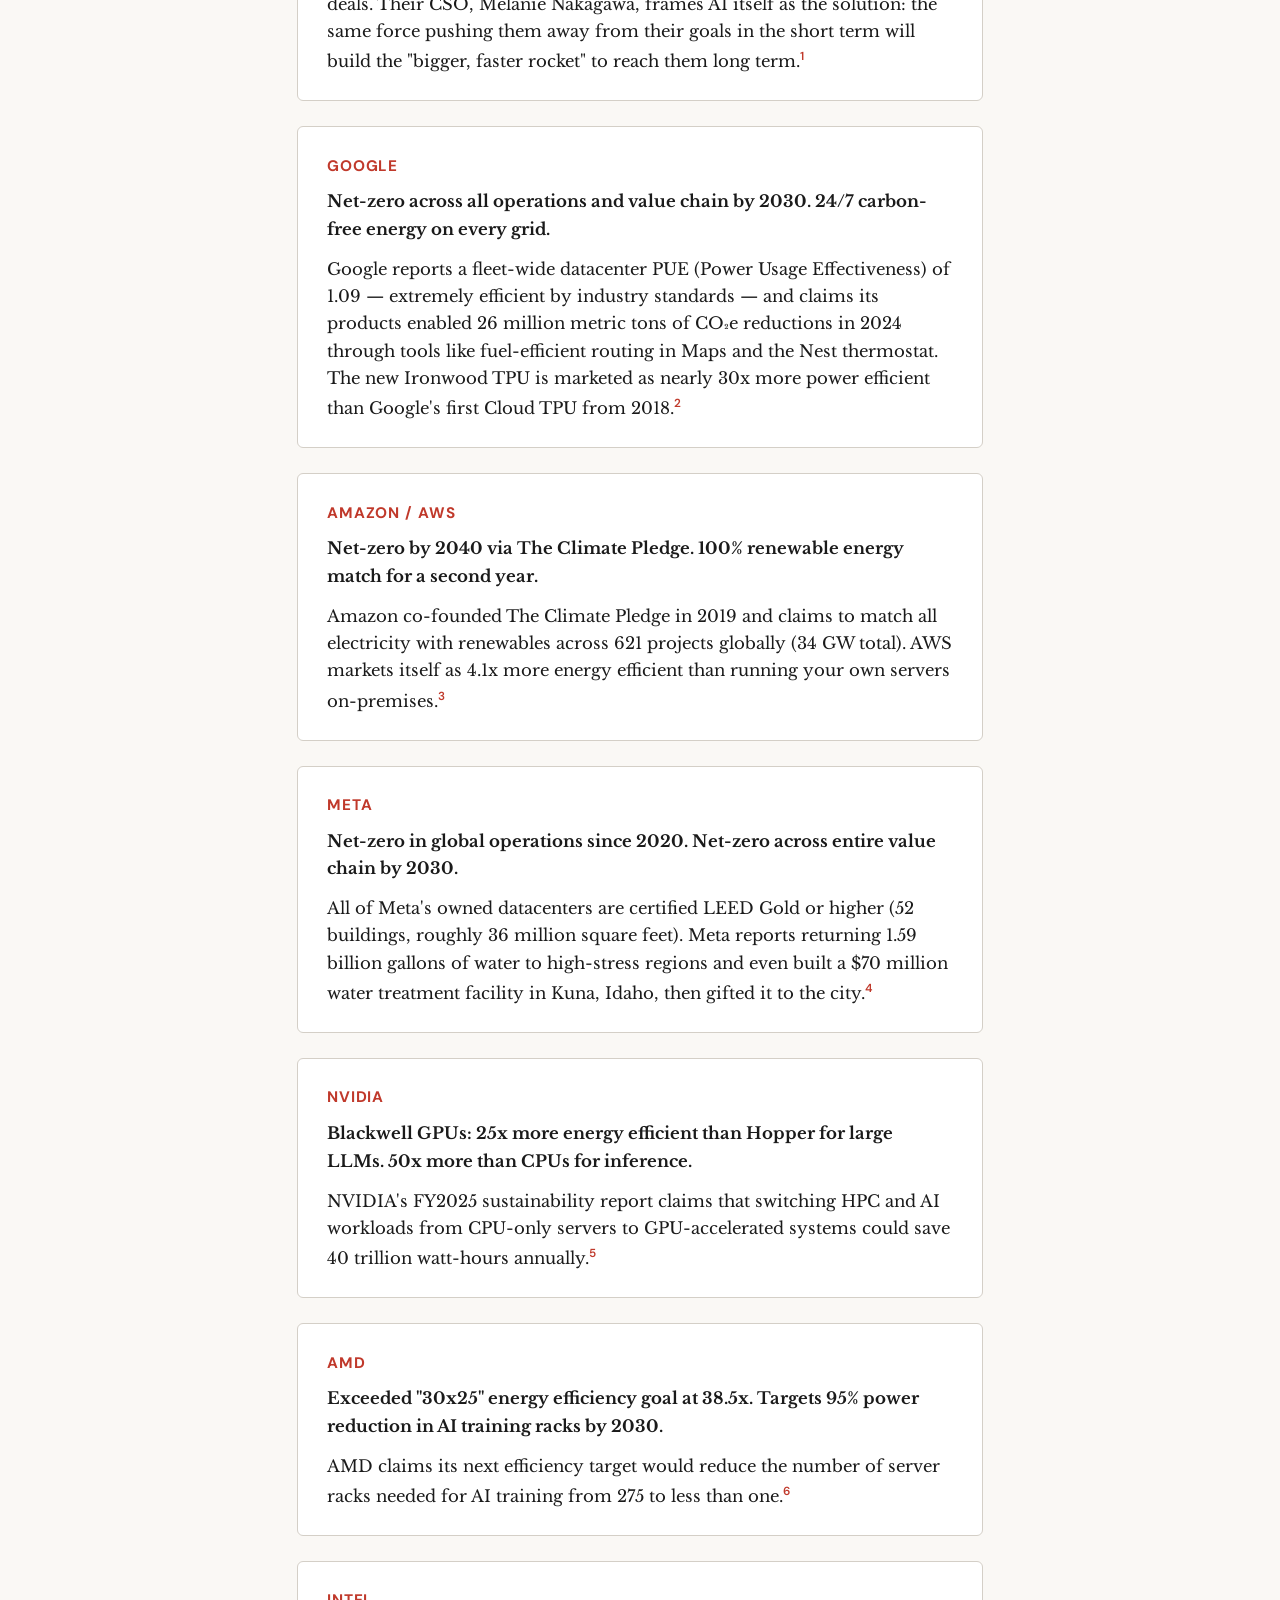
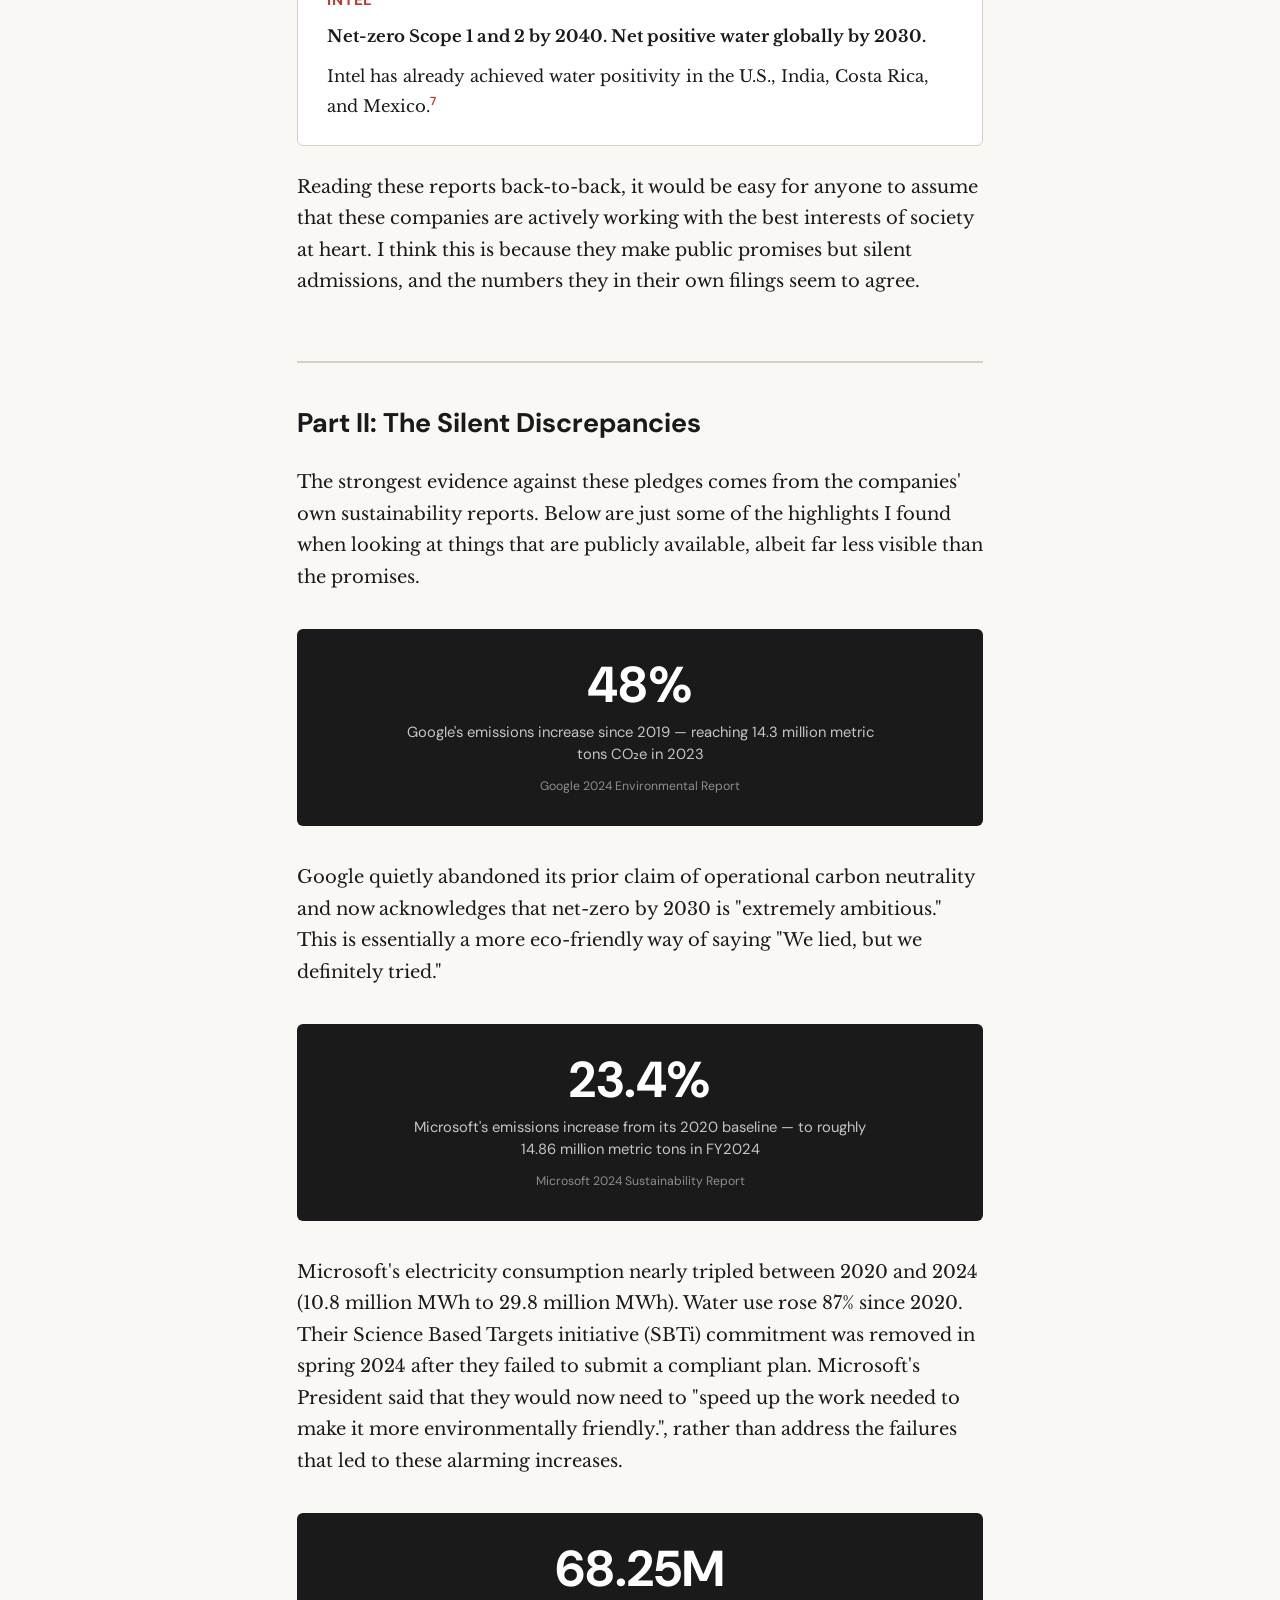
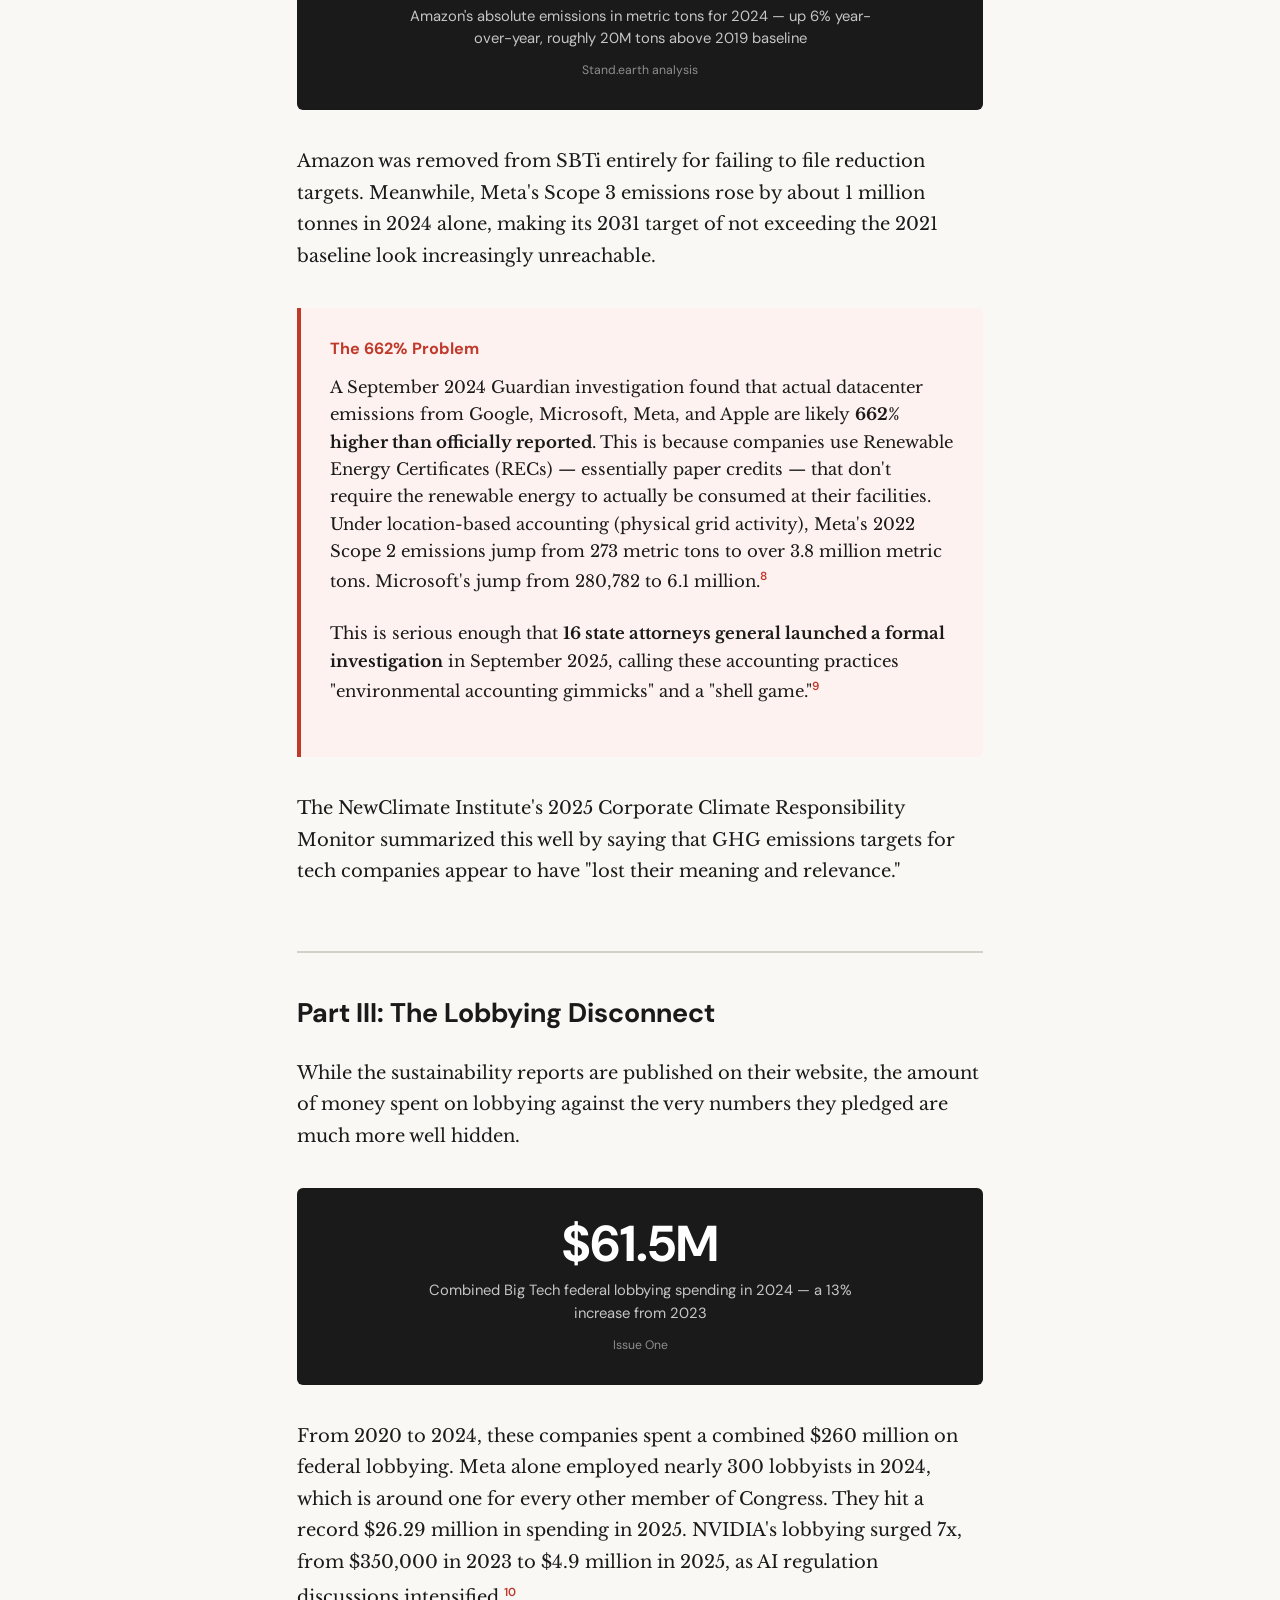
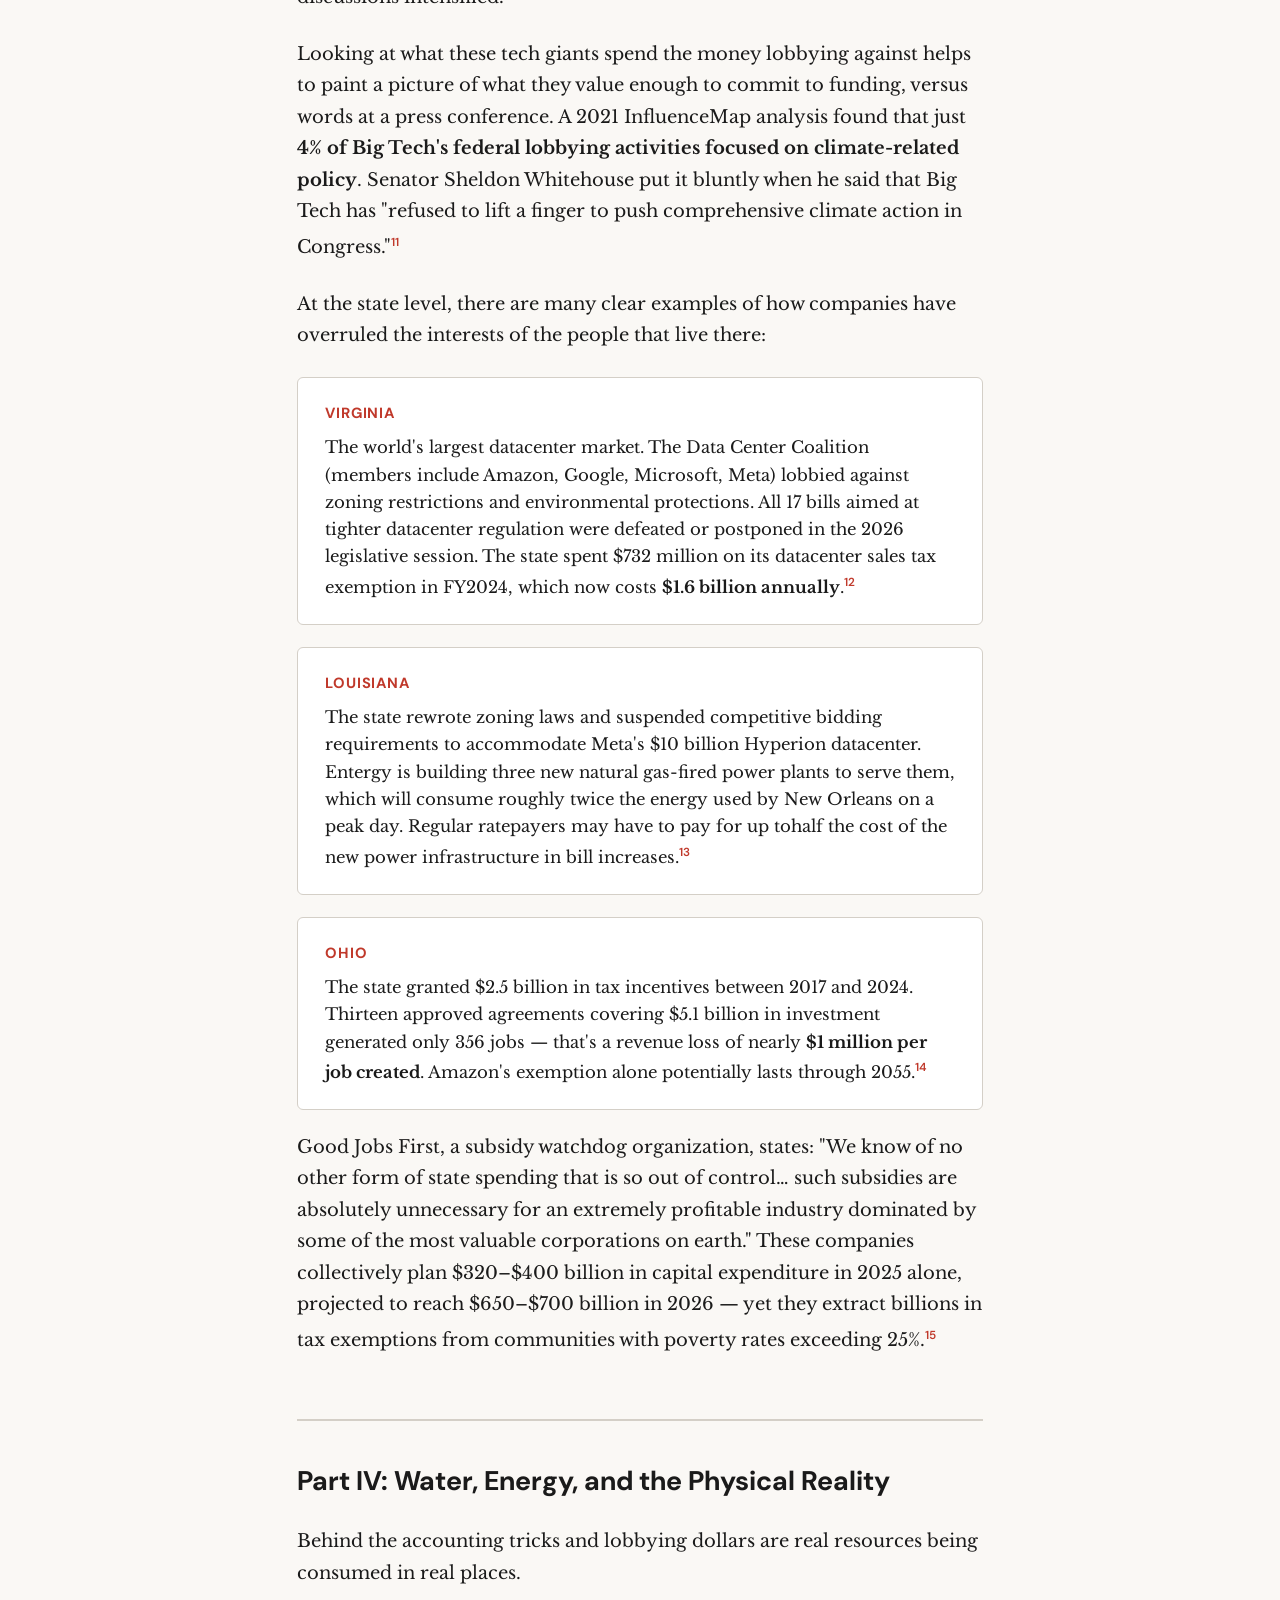
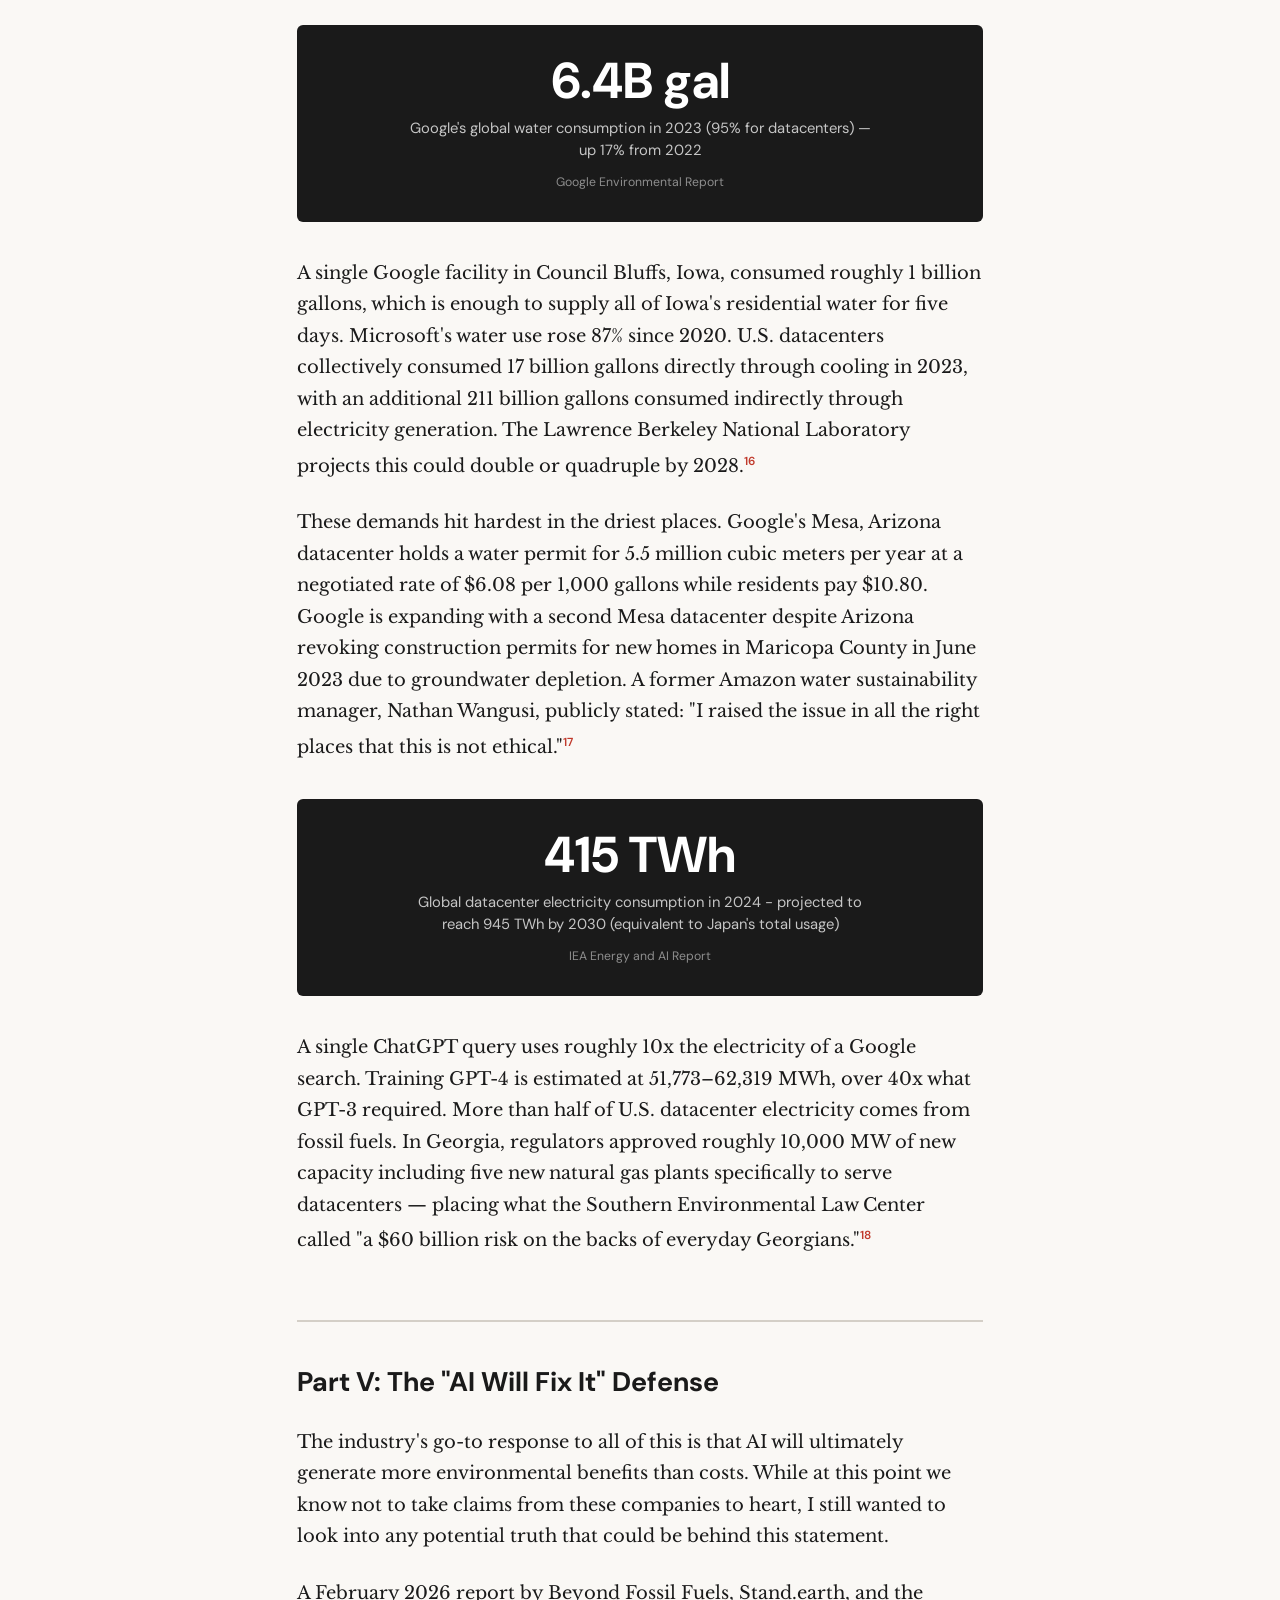
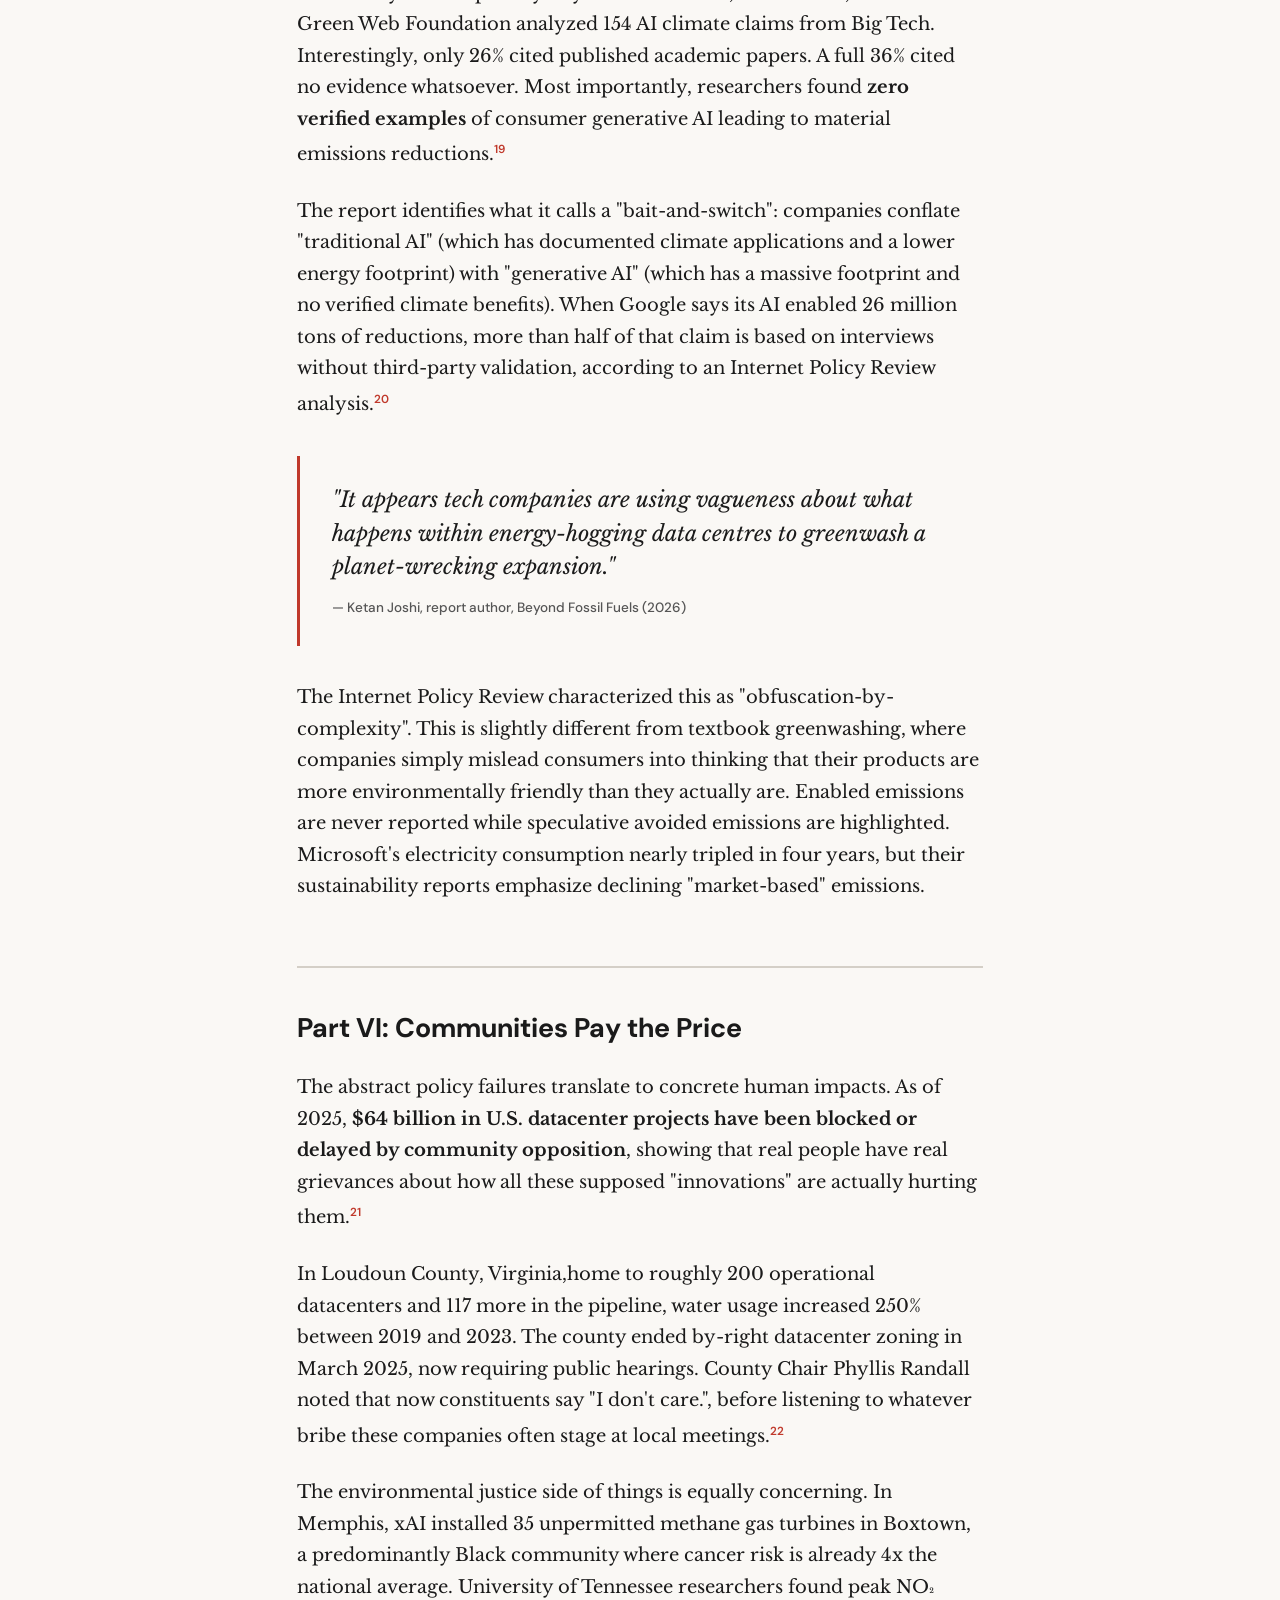
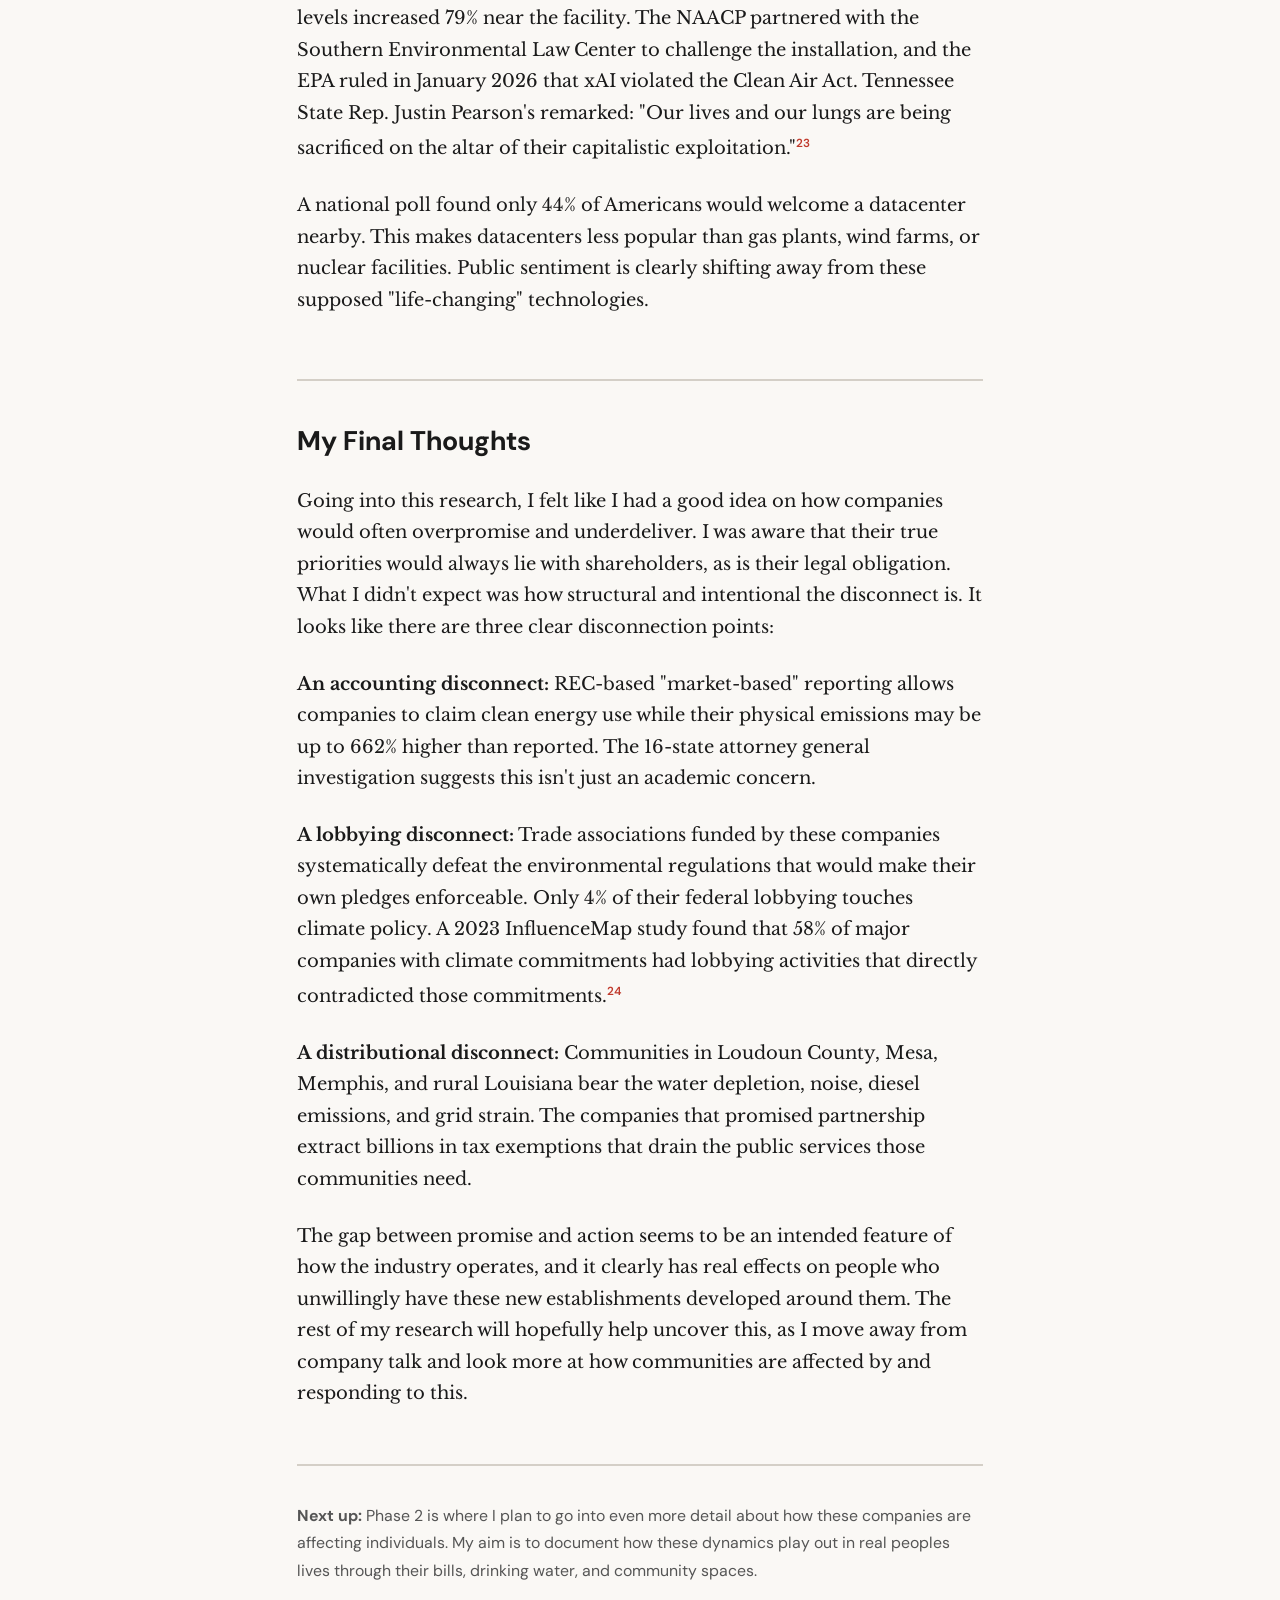
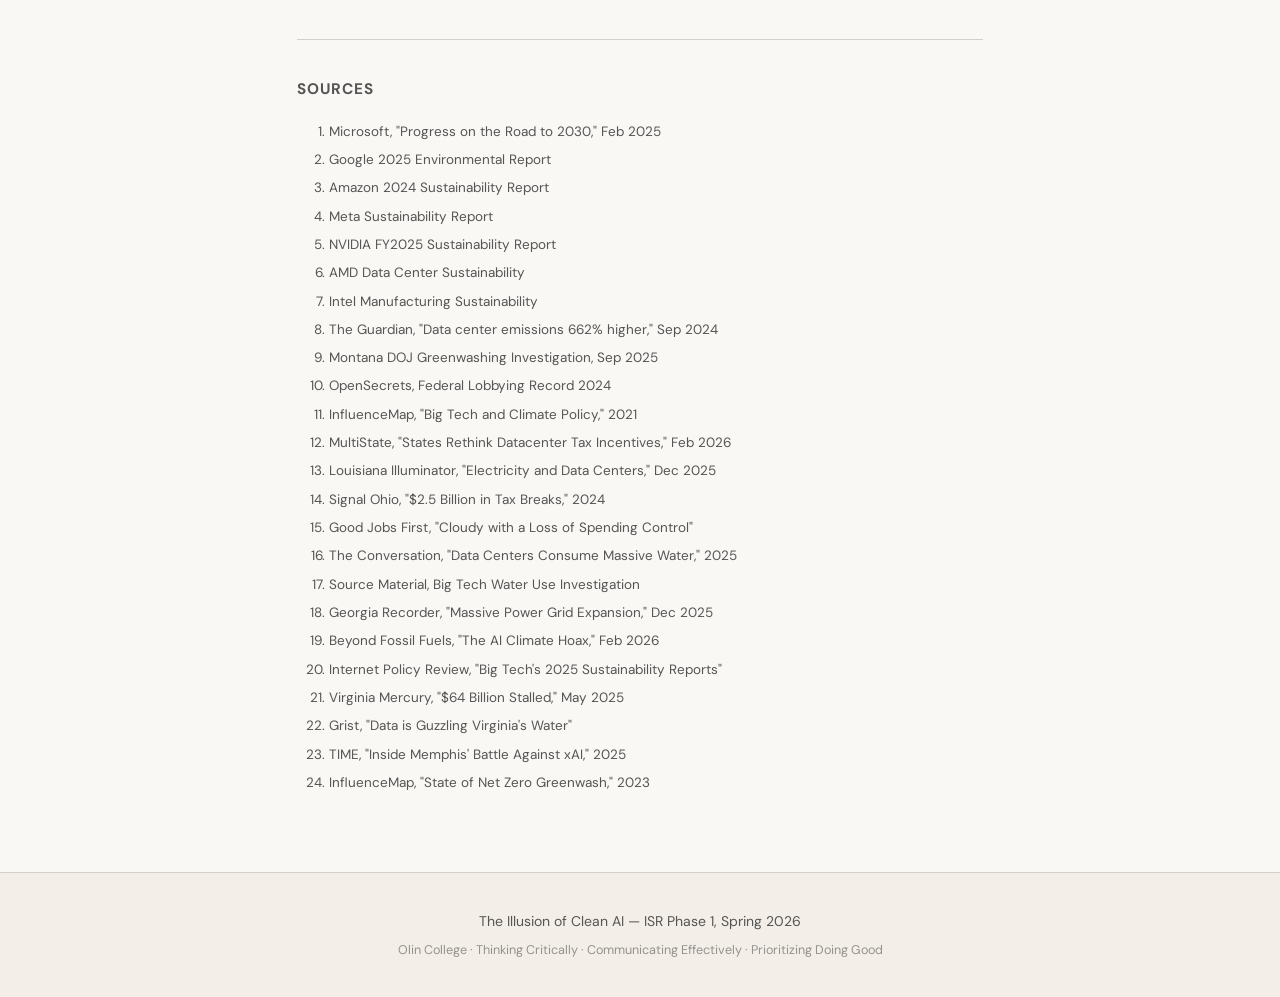
==== commit ff220be9: "finetune" ====
--- a/index.html
+++ b/index.html
@@ -3,17 +3,16 @@
 <head>
     <meta charset="UTF-8">
     <meta name="viewport" content="width=device-width, initial-scale=1.0">
-    <title>The Illusion Machine — Phase 1</title>
+    <title>The Illusion of Clean AI — Phase 1</title>
     <link href="https://fonts.googleapis.com/css2?family=Libre+Baskerville:ital,wght@0,400;0,700;1,400&family=DM+Sans:wght@400;500;600;700&family=JetBrains+Mono:wght@400;500&display=swap" rel="stylesheet">
     <link rel="stylesheet" href="style.css">
 </head>
 <body>
     <nav class="site-nav">
         <div class="nav-inner">
-            <a href="index.html" class="nav-logo">The Illusion Machine</a>
+            <a href="index.html" class="nav-logo">The Illusion of Clean AI</a>
             <div class="nav-links">
                 <a href="index.html" class="active">Phase 1: The Promise</a>
-                <a href="journal.html">Research Journal</a>
             </div>
         </div>
     </nav>
@@ -21,11 +20,9 @@
     <header class="hero">
         <div class="hero-inner">
             <div class="hero-label">Phase 1 — The Corporate Promise & The Industry Landscape</div>
-            <h1>The Illusion Machine</h1>
+            <h1>The Illusion of Clean AI</h1>
             <p class="hero-subtitle">How Big Tech sells a green future while lobbying to prevent it</p>
             <div class="hero-meta">
-                <span class="author">By Kofi</span>
-                <span class="sep">·</span>
                 <span class="date">February 2026</span>
                 <span class="sep">·</span>
                 <span class="read-time">18 min read</span>
@@ -37,15 +34,15 @@
         <article class="post">
 
             <div class="lede">
-                <p>Every major tech company has a sustainability page. Every one promises a greener future — carbon negative, water positive, net-zero by some date that's always just far enough away to avoid accountability today. The language is careful and optimistic. The graphics are clean. The commitments sound transformative.</p>
-                <p>But then you look at the lobbying records. The tax abatement deals. The water permits in drought-stricken towns. The diesel generators installed without permits in Black neighborhoods. And you start to see the machine for what it is.</p>
-                <p>This is Phase 1 of my ISR. The goal is simple: lay out what these companies say they'll do, and then show what they're actually doing. The gap between those two things is the subject of everything that follows.</p>
+                <p>Most big tech companies have sustainability pages hidden somewhere under all the news about their latest innovations. They all promise the same thing about carbon negative, water positive, net-zero timelines, but never follow up on these commitments. Whenever people ask public-facing teams, they always seem to restate the same points.</p>
+                <p>But when you look deeper behind the scenes, you can see how their real corporate interests are much different. There are cases of ignoring water limits in drought-stricken towns, generators built without permission in lower income towns, and many other instances that suggest that the words and actions of big tech don't always align.</p>
+                <p>My goal for this first phase of my research was to lay out in clear terms what these companies say they'll do, and then show what they're actually doing.</p>
             </div>
 
             <!-- SECTION 1 -->
             <h2>Part I: The Promises</h2>
 
-            <p>I started by reading the ESG reports and sustainability pages of seven companies — four hyperscalers building the datacenters (Microsoft, Google, Amazon, Meta) and three semiconductor companies designing the chips inside them (NVIDIA, AMD, Intel). What struck me immediately wasn't the ambition of their pledges. It was how <em>similar</em> they all sound. The same vocabulary, the same framing: we acknowledge the problem, we're investing in solutions, and our technology is actually part of the answer.</p>
+            <p>I started off my research by going through some ESG reports and sustainability pages for four hyperscalers building the datacenters (Microsoft, Google, Amazon, Meta) and three semiconductor companies designing the chips inside them (NVIDIA, AMD, Intel). It was interesting to see that they all used the same vocabulary and the exact same underlying message of: we acknowledge the problem, we're investing in solutions, and our technology is actually part of the answer.</p>
 
             <p>Here's what they're promising:</p>
 
@@ -82,7 +79,7 @@
             <div class="company-card">
                 <h3>AMD</h3>
                 <p><strong>Exceeded "30x25" energy efficiency goal at 38.5x. Targets 95% power reduction in AI training racks by 2030.</strong></p>
-                <p>AMD claims its next efficiency target would reduce the number of server racks needed for AI training from 275 to less than one — interesting framing from a company I know well.<sup><a href="https://www.amd.com/en/corporate/corporate-responsibility/data-center-sustainability.html" target="_blank">6</a></sup></p>
+                <p>AMD claims its next efficiency target would reduce the number of server racks needed for AI training from 275 to less than one.<sup><a href="https://www.amd.com/en/corporate/corporate-responsibility/data-center-sustainability.html" target="_blank">6</a></sup></p>
             </div>
 
             <div class="company-card">
@@ -91,12 +88,12 @@
                 <p>Intel has already achieved water positivity in the U.S., India, Costa Rica, and Mexico.<sup><a href="https://www.intel.com/content/www/us/en/foundry/manufacturing/sustainability.html" target="_blank">7</a></sup></p>
             </div>
 
-            <p>Reading these reports back-to-back, you'd think the tech industry has climate change handled. The language is polished and the targets are specific. But specificity isn't the same thing as accountability — and the numbers these same companies report in their own filings tell a very different story.</p>
+            <p>Reading these reports back-to-back, it would be easy for anyone to assume that these companies are actively working with the best interests of society at heart. I think this is because they make public promises but silent admissions, and the numbers they in their own filings seem to agree.</p>
 
             <!-- SECTION 2 -->
-            <h2>Part II: The Numbers That Don't Add Up</h2>
-
-            <p>The most damning evidence against these pledges comes from the companies' own sustainability reports. Not from critics — from themselves.</p>
+            <h2>Part II: The Silent Discrepancies</h2>
+
+            <p>The strongest evidence against these pledges comes from the companies' own sustainability reports. Below are just some of the highlights I found when looking at things that are publicly available, albeit far less visible than the promises.</p>
 
             <div class="stat-block">
                 <div class="stat-number">48%</div>
@@ -104,7 +101,7 @@
                 <div class="stat-source"><a href="https://blog.google/outreach-initiatives/sustainability/2024-environmental-report/" target="_blank">Google 2024 Environmental Report</a></div>
             </div>
 
-            <p>Google quietly abandoned its prior claim of operational carbon neutrality and now acknowledges that net-zero by 2030 is "extremely ambitious." That's corporate for "it's not happening."</p>
+            <p>Google quietly abandoned its prior claim of operational carbon neutrality and now acknowledges that net-zero by 2030 is "extremely ambitious." This is essentially a more eco-friendly way of saying "We lied, but we definitely tried."</p>
 
             <div class="stat-block">
                 <div class="stat-number">23.4%</div>
@@ -112,7 +109,7 @@
                 <div class="stat-source"><a href="https://blogs.microsoft.com/on-the-issues/2024/05/15/microsoft-environmental-sustainability-report-2024/" target="_blank">Microsoft 2024 Sustainability Report</a></div>
             </div>
 
-            <p>Microsoft's electricity consumption nearly tripled between 2020 and 2024 (10.8 million MWh to 29.8 million MWh). Water use rose 87% since 2020. Their Science Based Targets initiative (SBTi) commitment was removed in spring 2024 after they failed to submit a compliant plan. Microsoft President Brad Smith's response? The answer is not to slow AI down, but to "speed up the work needed to make it more environmentally friendly." That framing is doing a lot of heavy lifting.</p>
+            <p>Microsoft's electricity consumption nearly tripled between 2020 and 2024 (10.8 million MWh to 29.8 million MWh). Water use rose 87% since 2020. Their Science Based Targets initiative (SBTi) commitment was removed in spring 2024 after they failed to submit a compliant plan. Microsoft's President said that they would now need to "speed up the work needed to make it more environmentally friendly.", rather than address the failures that led to these alarming increases.</p>
 
             <div class="stat-block">
                 <div class="stat-number">68.25M</div>
@@ -120,20 +117,20 @@
                 <div class="stat-source"><a href="https://stand.earth/press-releases/amazons-sustainability-report-shows-the-company-moving-the-wrong-way-on-climate-with-continued-emissions-growth/" target="_blank">Stand.earth analysis</a></div>
             </div>
 
-            <p>Amazon was removed from SBTi entirely for failing to file reduction targets. Meanwhile, Meta's Scope 3 emissions rose by about 1 million tonnes in 2024 alone, sitting 58% above its 2021 baseline — making its 2031 target of not exceeding that baseline look increasingly unreachable.</p>
+            <p>Amazon was removed from SBTi entirely for failing to file reduction targets. Meanwhile, Meta's Scope 3 emissions rose by about 1 million tonnes in 2024 alone, making its 2031 target of not exceeding the 2021 baseline look increasingly unreachable.</p>
 
             <div class="callout">
                 <h4>The 662% Problem</h4>
-                <p>Here's the part that really changed how I think about all of this. A September 2024 Guardian investigation found that actual datacenter emissions from Google, Microsoft, Meta, and Apple are likely <strong>662% higher than officially reported</strong>. The reason? Companies use Renewable Energy Certificates (RECs) — essentially paper credits — that don't require the renewable energy to actually be consumed at their facilities. Under location-based accounting (what's physically happening on the grid), Meta's 2022 Scope 2 emissions jump from 273 metric tons to over 3.8 million metric tons. Microsoft's jump from 280,782 to 6.1 million.<sup><a href="https://www.theguardian.com/technology/2024/sep/15/data-center-gas-emissions-tech" target="_blank">8</a></sup></p>
+                <p>A September 2024 Guardian investigation found that actual datacenter emissions from Google, Microsoft, Meta, and Apple are likely <strong>662% higher than officially reported</strong>. This is because companies use Renewable Energy Certificates (RECs) — essentially paper credits — that don't require the renewable energy to actually be consumed at their facilities. Under location-based accounting (physical grid activity), Meta's 2022 Scope 2 emissions jump from 273 metric tons to over 3.8 million metric tons. Microsoft's jump from 280,782 to 6.1 million.<sup><a href="https://www.theguardian.com/technology/2024/sep/15/data-center-gas-emissions-tech" target="_blank">8</a></sup></p>
                 <p>This is serious enough that <strong>16 state attorneys general launched a formal investigation</strong> in September 2025, calling these accounting practices "environmental accounting gimmicks" and a "shell game."<sup><a href="https://dojmt.gov/attorney-general-knudsen-launches-investigation-into-big-tech-companies/" target="_blank">9</a></sup></p>
             </div>
 
-            <p>The NewClimate Institute's 2025 Corporate Climate Responsibility Monitor delivered the sharpest institutional verdict on all of this: tech companies' GHG emissions targets appear to have "lost their meaning and relevance." That's not a random blog post — that's one of the most credible climate accountability organizations in the world.</p>
+            <p>The NewClimate Institute's 2025 Corporate Climate Responsibility Monitor summarized this well by saying that GHG emissions targets for tech companies appear to have "lost their meaning and relevance."</p>
 
             <!-- SECTION 3 -->
             <h2>Part III: The Lobbying Disconnect</h2>
 
-            <p>If the sustainability reports are the front of the house, lobbying records are the back kitchen. And the kitchen is a mess.</p>
+            <p>While the sustainability reports are published on their website, the amount of money spent on lobbying against the very numbers they pledged are much more well hidden.</p>
 
             <div class="stat-block">
                 <div class="stat-number">$61.5M</div>
@@ -141,20 +138,20 @@
                 <div class="stat-source"><a href="https://issueone.org/articles/big-tech-spent-record-sums-on-lobbying-last-year/" target="_blank">Issue One</a></div>
             </div>
 
-            <p>From 2020 to 2024, these companies spent a combined $260 million on federal lobbying. Meta alone employed nearly 300 lobbyists in 2024 — roughly one for every two members of Congress — and hit a record $26.29 million in 2025. NVIDIA's lobbying surged 7x, from $350,000 in 2023 to $4.9 million in 2025, as AI regulation discussions intensified.<sup><a href="https://www.opensecrets.org/news/2025/02/federal-lobbying-set-new-record-in-2024/" target="_blank">10</a></sup></p>
-
-            <p>But the key question isn't how much they spend — it's <em>what they spend it on</em>. A 2021 InfluenceMap analysis found that just <strong>4% of Big Tech's federal lobbying activities focused on climate-related policy</strong>. Senator Sheldon Whitehouse put it bluntly: Big Tech has "refused to lift a finger to push comprehensive climate action in Congress." All five major companies remain members of the U.S. Chamber of Commerce, which actively lobbies against binding climate measures.<sup><a href="https://influencemap.org/report/Big-Tech-and-Climate-Policy-afb476c56f217ea0ab351d79096df04a" target="_blank">11</a></sup></p>
-
-            <p>At the state level, the pattern is even more direct:</p>
+            <p>From 2020 to 2024, these companies spent a combined $260 million on federal lobbying. Meta alone employed nearly 300 lobbyists in 2024, which is around one for every other member of Congress. They hit a record $26.29 million in spending in 2025. NVIDIA's lobbying surged 7x, from $350,000 in 2023 to $4.9 million in 2025, as AI regulation discussions intensified.<sup><a href="https://www.opensecrets.org/news/2025/02/federal-lobbying-set-new-record-in-2024/" target="_blank">10</a></sup></p>
+
+            <p>Looking at what these tech giants spend the money lobbying against helps to paint a picture of what they value enough to commit to funding, versus words at a press conference. A 2021 InfluenceMap analysis found that just <strong>4% of Big Tech's federal lobbying activities focused on climate-related policy</strong>. Senator Sheldon Whitehouse put it bluntly when he said that Big Tech has "refused to lift a finger to push comprehensive climate action in Congress."<sup><a href="https://influencemap.org/report/Big-Tech-and-Climate-Policy-afb476c56f217ea0ab351d79096df04a" target="_blank">11</a></sup></p>
+
+            <p>At the state level, there are many clear examples of how companies have overruled the interests of the people that live there:</p>
 
             <div class="example-block">
                 <h4>Virginia</h4>
-                <p>The world's largest datacenter market. The Data Center Coalition (members include Amazon, Google, Microsoft, Meta) lobbied against zoning restrictions and environmental protections. All 17 bills aimed at tighter datacenter regulation were defeated or postponed in the 2026 legislative session. The state spent $732 million on its datacenter sales tax exemption in FY2024 — a program originally estimated to cost $1.5 million per year when enacted. It now costs <strong>$1.6 billion annually</strong>.<sup><a href="https://www.multistate.us/insider/2026/2/4/states-rethink-data-center-tax-incentives-as-costs-soar" target="_blank">12</a></sup></p>
+                <p>The world's largest datacenter market. The Data Center Coalition (members include Amazon, Google, Microsoft, Meta) lobbied against zoning restrictions and environmental protections. All 17 bills aimed at tighter datacenter regulation were defeated or postponed in the 2026 legislative session. The state spent $732 million on its datacenter sales tax exemption in FY2024, which now costs <strong>$1.6 billion annually</strong>.<sup><a href="https://www.multistate.us/insider/2026/2/4/states-rethink-data-center-tax-incentives-as-costs-soar" target="_blank">12</a></sup></p>
             </div>
 
             <div class="example-block">
                 <h4>Louisiana</h4>
-                <p>The state rewrote zoning laws and suspended competitive bidding requirements to accommodate Meta's $10 billion Hyperion datacenter. Entergy is building three new natural gas-fired power plants to serve it — plants that will consume roughly twice the energy used by New Orleans on a peak day. Regular ratepayers may be on the hook for half the cost of the new power infrastructure.<sup><a href="https://lailluminator.com/2025/12/19/electricity-data-centers/" target="_blank">13</a></sup></p>
+                <p>The state rewrote zoning laws and suspended competitive bidding requirements to accommodate Meta's $10 billion Hyperion datacenter. Entergy is building three new natural gas-fired power plants to serve them, which will consume roughly twice the energy used by New Orleans on a peak day. Regular ratepayers may have to pay for up tohalf the cost of the new power infrastructure in bill increases.<sup><a href="https://lailluminator.com/2025/12/19/electricity-data-centers/" target="_blank">13</a></sup></p>
             </div>
 
             <div class="example-block">
@@ -175,24 +172,24 @@
                 <div class="stat-source"><a href="https://sustainability.google/reports/google-2024-environmental-report/" target="_blank">Google Environmental Report</a></div>
             </div>
 
-            <p>A single Google facility in Council Bluffs, Iowa, consumed roughly 1 billion gallons — enough to supply all of Iowa's residential water for five days. Microsoft's water use rose 87% since 2020. U.S. datacenters collectively consumed 17 billion gallons directly through cooling in 2023, with an additional 211 billion gallons consumed indirectly through electricity generation. The Lawrence Berkeley National Laboratory projects this could double or quadruple by 2028.<sup><a href="https://theconversation.com/data-centers-consume-massive-amounts-of-water-companies-rarely-tell-the-public-exactly-how-much-262901" target="_blank">16</a></sup></p>
-
-            <p>These demands hit hardest in the driest places. Google's Mesa, Arizona datacenter holds a water permit for 5.5 million cubic meters per year — equivalent to the consumption of 23,000 Arizonans — at a negotiated rate of $6.08 per 1,000 gallons while residents pay $10.80. Google is expanding with a second Mesa datacenter despite Arizona revoking construction permits for new homes in Maricopa County in June 2023 due to groundwater depletion. A former Amazon water sustainability manager, Nathan Wangusi, publicly stated: "I raised the issue in all the right places that this is not ethical."<sup><a href="https://www.source-material.org/amazon-microsoft-google-trump-data-centres-water-use/" target="_blank">17</a></sup></p>
+            <p>A single Google facility in Council Bluffs, Iowa, consumed roughly 1 billion gallons, which is enough to supply all of Iowa's residential water for five days. Microsoft's water use rose 87% since 2020. U.S. datacenters collectively consumed 17 billion gallons directly through cooling in 2023, with an additional 211 billion gallons consumed indirectly through electricity generation. The Lawrence Berkeley National Laboratory projects this could double or quadruple by 2028.<sup><a href="https://theconversation.com/data-centers-consume-massive-amounts-of-water-companies-rarely-tell-the-public-exactly-how-much-262901" target="_blank">16</a></sup></p>
+
+            <p>These demands hit hardest in the driest places. Google's Mesa, Arizona datacenter holds a water permit for 5.5 million cubic meters per year at a negotiated rate of $6.08 per 1,000 gallons while residents pay $10.80. Google is expanding with a second Mesa datacenter despite Arizona revoking construction permits for new homes in Maricopa County in June 2023 due to groundwater depletion. A former Amazon water sustainability manager, Nathan Wangusi, publicly stated: "I raised the issue in all the right places that this is not ethical."<sup><a href="https://www.source-material.org/amazon-microsoft-google-trump-data-centres-water-use/" target="_blank">17</a></sup></p>
 
             <div class="stat-block">
                 <div class="stat-number">415 TWh</div>
-                <div class="stat-label">Global datacenter electricity consumption in 2024 — projected to reach 945 TWh by 2030 (equivalent to Japan's total usage)</div>
+                <div class="stat-label">Global datacenter electricity consumption in 2024 - projected to reach 945 TWh by 2030 (equivalent to Japan's total usage)</div>
                 <div class="stat-source"><a href="https://www.iea.org/reports/energy-and-ai/energy-demand-from-ai" target="_blank">IEA Energy and AI Report</a></div>
             </div>
 
-            <p>A single ChatGPT query uses roughly 10x the electricity of a Google search. Training GPT-4 is estimated at 51,773–62,319 MWh — over 40x what GPT-3 required. More than half of U.S. datacenter electricity comes from fossil fuels. In Georgia, regulators approved roughly 10,000 MW of new capacity including five new natural gas plants specifically to serve datacenters — placing what the Southern Environmental Law Center called "a $60 billion risk on the backs of everyday Georgians."<sup><a href="https://georgiarecorder.com/2025/12/19/georgia-regulators-approve-massive-power-grid-expansion-to-serve-data-centers/" target="_blank">18</a></sup></p>
+            <p>A single ChatGPT query uses roughly 10x the electricity of a Google search. Training GPT-4 is estimated at 51,773–62,319 MWh, over 40x what GPT-3 required. More than half of U.S. datacenter electricity comes from fossil fuels. In Georgia, regulators approved roughly 10,000 MW of new capacity including five new natural gas plants specifically to serve datacenters — placing what the Southern Environmental Law Center called "a $60 billion risk on the backs of everyday Georgians."<sup><a href="https://georgiarecorder.com/2025/12/19/georgia-regulators-approve-massive-power-grid-expansion-to-serve-data-centers/" target="_blank">18</a></sup></p>
 
             <!-- SECTION 5 -->
             <h2>Part V: The "AI Will Fix It" Defense</h2>
 
-            <p>The industry's go-to response to all of this is that AI will ultimately generate more environmental benefits than costs. I wanted to take that claim seriously, so I looked at the research.</p>
-
-            <p>A February 2026 report by Beyond Fossil Fuels, Stand.earth, and the Green Web Foundation analyzed 154 AI climate claims from Big Tech. The findings are striking: only 26% cited published academic papers. A full 36% cited no evidence whatsoever. And researchers found <strong>zero verified examples</strong> of consumer generative AI (ChatGPT, Gemini, Copilot) leading to material emissions reductions.<sup><a href="https://beyondfossilfuels.org/2026/02/17/the-ai-climate-hoax-behind-the-curtain-of-how-big-tech-greenwashes-impacts/" target="_blank">19</a></sup></p>
+            <p>The industry's go-to response to all of this is that AI will ultimately generate more environmental benefits than costs. While at this point we know not to take claims from these companies to heart, I still wanted to look into any potential truth that could be behind this statement.</p>
+
+            <p>A February 2026 report by Beyond Fossil Fuels, Stand.earth, and the Green Web Foundation analyzed 154 AI climate claims from Big Tech. Interestingly, only 26% cited published academic papers. A full 36% cited no evidence whatsoever. Most importantly, researchers found <strong>zero verified examples</strong> of consumer generative AI leading to material emissions reductions.<sup><a href="https://beyondfossilfuels.org/2026/02/17/the-ai-climate-hoax-behind-the-curtain-of-how-big-tech-greenwashes-impacts/" target="_blank">19</a></sup></p>
 
             <p>The report identifies what it calls a "bait-and-switch": companies conflate "traditional AI" (which has documented climate applications and a lower energy footprint) with "generative AI" (which has a massive footprint and no verified climate benefits). When Google says its AI enabled 26 million tons of reductions, more than half of that claim is based on interviews without third-party validation, according to an Internet Policy Review analysis.<sup><a href="https://policyreview.info/articles/news/big-techs-2025-sustainability-reports/2027" target="_blank">20</a></sup></p>
 
@@ -201,23 +198,23 @@
                 <cite>— Ketan Joshi, report author, Beyond Fossil Fuels (2026)</cite>
             </div>
 
-            <p>The Internet Policy Review characterized this as "obfuscation-by-complexity" — not textbook greenwashing, but something more sophisticated. Enabled emissions are never reported while speculative avoided emissions are highlighted. Microsoft's electricity consumption nearly tripled in four years, but their sustainability reports emphasize declining "market-based" emissions. The location-based numbers — what's physically happening — tell a different story entirely.</p>
+            <p>The Internet Policy Review characterized this as "obfuscation-by-complexity". This is slightly different from textbook greenwashing, where companies simply mislead consumers into thinking that their products are more environmentally friendly than they actually are. Enabled emissions are never reported while speculative avoided emissions are highlighted. Microsoft's electricity consumption nearly tripled in four years, but their sustainability reports emphasize declining "market-based" emissions.</p>
 
             <!-- SECTION 6 -->
             <h2>Part VI: Communities Pay the Price</h2>
 
-            <p>The abstract policy failures translate to concrete human impacts. As of 2025, <strong>$64 billion in U.S. datacenter projects have been blocked or delayed by community opposition</strong> — a figure that reflects not NIMBYism but real grievances about water, noise, energy costs, and broken promises.<sup><a href="https://virginiamercury.com/2025/05/21/report-highlights-community-pushback-stalling-64-billion-in-data-center-development-nationwide/" target="_blank">21</a></sup></p>
-
-            <p>In Loudoun County, Virginia — home to roughly 200 operational datacenters and 117 more in the pipeline — water usage increased 250% between 2019 and 2023. The county ended by-right datacenter zoning in March 2025, now requiring public hearings. County Chair Phyllis Randall captured the shift: leaders used to sell datacenters with tax benefits, but now constituents say "I don't care."<sup><a href="https://grist.org/technology/surging-demand-data-guzzling-water-ai/" target="_blank">22</a></sup></p>
-
-            <p>The environmental justice dimension is especially disturbing. In Memphis, xAI installed 35 unpermitted methane gas turbines in Boxtown — a predominantly Black community where cancer risk is already 4x the national average. University of Tennessee researchers found peak NO₂ levels increased 79% near the facility. The NAACP partnered with the Southern Environmental Law Center to challenge the installation, and the EPA ruled in January 2026 that xAI violated the Clean Air Act. Tennessee State Rep. Justin Pearson's words stay with me: "Our lives and our lungs are being sacrificed on the altar of their capitalistic exploitation."<sup><a href="https://time.com/7308925/elon-musk-memphis-ai-data-center/" target="_blank">23</a></sup></p>
-
-            <p>A national poll found only 44% of Americans would welcome a datacenter nearby — making datacenters less popular than gas plants, wind farms, or nuclear facilities. That's a remarkable public sentiment shift for an industry that positions itself as the engine of progress.</p>
+            <p>The abstract policy failures translate to concrete human impacts. As of 2025, <strong>$64 billion in U.S. datacenter projects have been blocked or delayed by community opposition</strong>, showing that real people have real grievances about how all these supposed "innovations" are actually hurting them.<sup><a href="https://virginiamercury.com/2025/05/21/report-highlights-community-pushback-stalling-64-billion-in-data-center-development-nationwide/" target="_blank">21</a></sup></p>
+
+            <p>In Loudoun County, Virginia,home to roughly 200 operational datacenters and 117 more in the pipeline, water usage increased 250% between 2019 and 2023. The county ended by-right datacenter zoning in March 2025, now requiring public hearings. County Chair Phyllis Randall noted that now constituents say "I don't care.", before listening to whatever bribe these companies often stage at local meetings.<sup><a href="https://grist.org/technology/surging-demand-data-guzzling-water-ai/" target="_blank">22</a></sup></p>
+
+            <p>The environmental justice side of things is equally concerning. In Memphis, xAI installed 35 unpermitted methane gas turbines in Boxtown, a predominantly Black community where cancer risk is already 4x the national average. University of Tennessee researchers found peak NO₂ levels increased 79% near the facility. The NAACP partnered with the Southern Environmental Law Center to challenge the installation, and the EPA ruled in January 2026 that xAI violated the Clean Air Act. Tennessee State Rep. Justin Pearson's remarked: "Our lives and our lungs are being sacrificed on the altar of their capitalistic exploitation."<sup><a href="https://time.com/7308925/elon-musk-memphis-ai-data-center/" target="_blank">23</a></sup></p>
+
+            <p>A national poll found only 44% of Americans would welcome a datacenter nearby. This makes datacenters less popular than gas plants, wind farms, or nuclear facilities. Public sentiment is clearly shifting away from these supposed "life-changing" technologies.</p>
 
             <!-- CONCLUSION -->
-            <h2>What I'm Taking Away</h2>
-
-            <p>Going into this research, I expected to find some gap between marketing and reality. Every industry has that. What I didn't expect was how <em>structural</em> the disconnect is. It operates at three distinct levels:</p>
+            <h2>My Final Thoughts</h2>
+
+            <p>Going into this research, I felt like I had a good idea on how companies would often overpromise and underdeliver. I was aware that their true priorities would always lie with shareholders, as is their legal obligation. What I didn't expect was how structural and intentional the disconnect is. It looks like there are three clear disconnection points:</p>
 
             <p><strong>An accounting disconnect:</strong> REC-based "market-based" reporting allows companies to claim clean energy use while their physical emissions may be up to 662% higher than reported. The 16-state attorney general investigation suggests this isn't just an academic concern.</p>
 
@@ -225,11 +222,10 @@
 
             <p><strong>A distributional disconnect:</strong> Communities in Loudoun County, Mesa, Memphis, and rural Louisiana bear the water depletion, noise, diesel emissions, and grid strain. The companies that promised partnership extract billions in tax exemptions that drain the public services those communities need.</p>
 
-            <p>The gap between promise and action isn't a failure of execution. It's a structural feature of how the industry operates. And that's what the rest of this ISR will investigate — not from the boardroom, but from the communities on the ground.</p>
+            <p>The gap between promise and action seems to be an intended feature of how the industry operates, and it clearly has real effects on people who unwillingly have these new establishments developed around them. The rest of my research will hopefully help uncover this, as I move away from company talk and look more at how communities are affected by and responding to this.</p>
 
             <div class="post-footer">
-                <p><strong>Next up:</strong> Phase 2 dives into specific case studies — a U.S. municipality and a community in the Global South — to document how these dynamics play out in real neighborhoods, real water systems, and real household utility bills.</p>
-                <p><a href="journal.html" class="next-link">Read the Research Journal →</a></p>
+                <p><strong>Next up:</strong> Phase 2 is where I plan to go into even more detail about how these companies are affecting individuals. My aim is to document how these dynamics play out in real peoples lives through their bills, drinking water, and community spaces.</p>
             </div>
 
             <div class="sources-section">
@@ -267,8 +263,8 @@
 
     <footer class="site-footer">
         <div class="footer-inner">
-            <p>The Illusion Machine — ISR Project, Spring 2026</p>
-            <p class="footer-sub">Babson College · Thinking Critically · Communicating Effectively · Prioritizing Doing Good</p>
+            <p>The Illusion of Clean AI — ISR Phase 1, Spring 2026</p>
+            <p class="footer-sub">Olin College · Thinking Critically · Communicating Effectively · Prioritizing Doing Good</p>
         </div>
     </footer>
 </body>
--- a/style.css
+++ b/style.css
@@ -1,5 +1,5 @@
 /* ============================
-   THE ILLUSION MACHINE
+   THE ILLUSION OF CLEAN AI
    Editorial blog stylesheet
    ============================ */
 
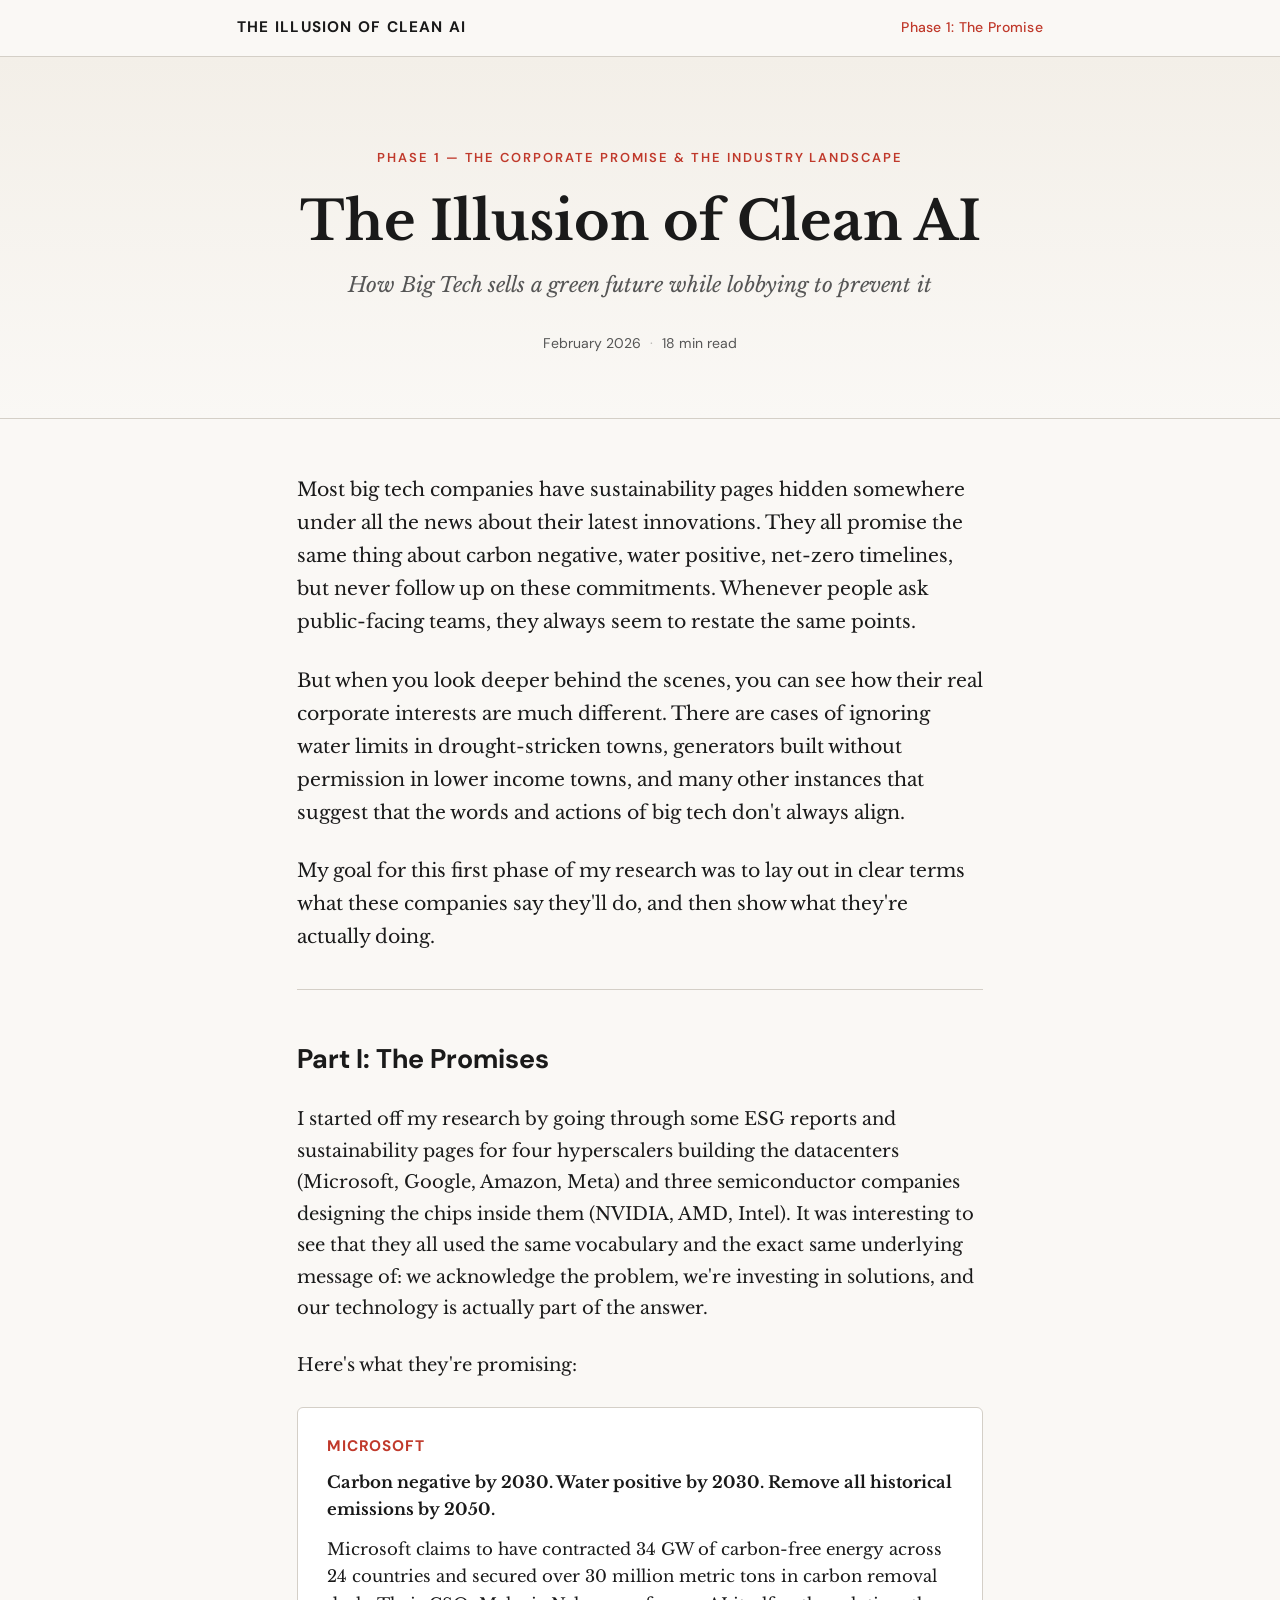
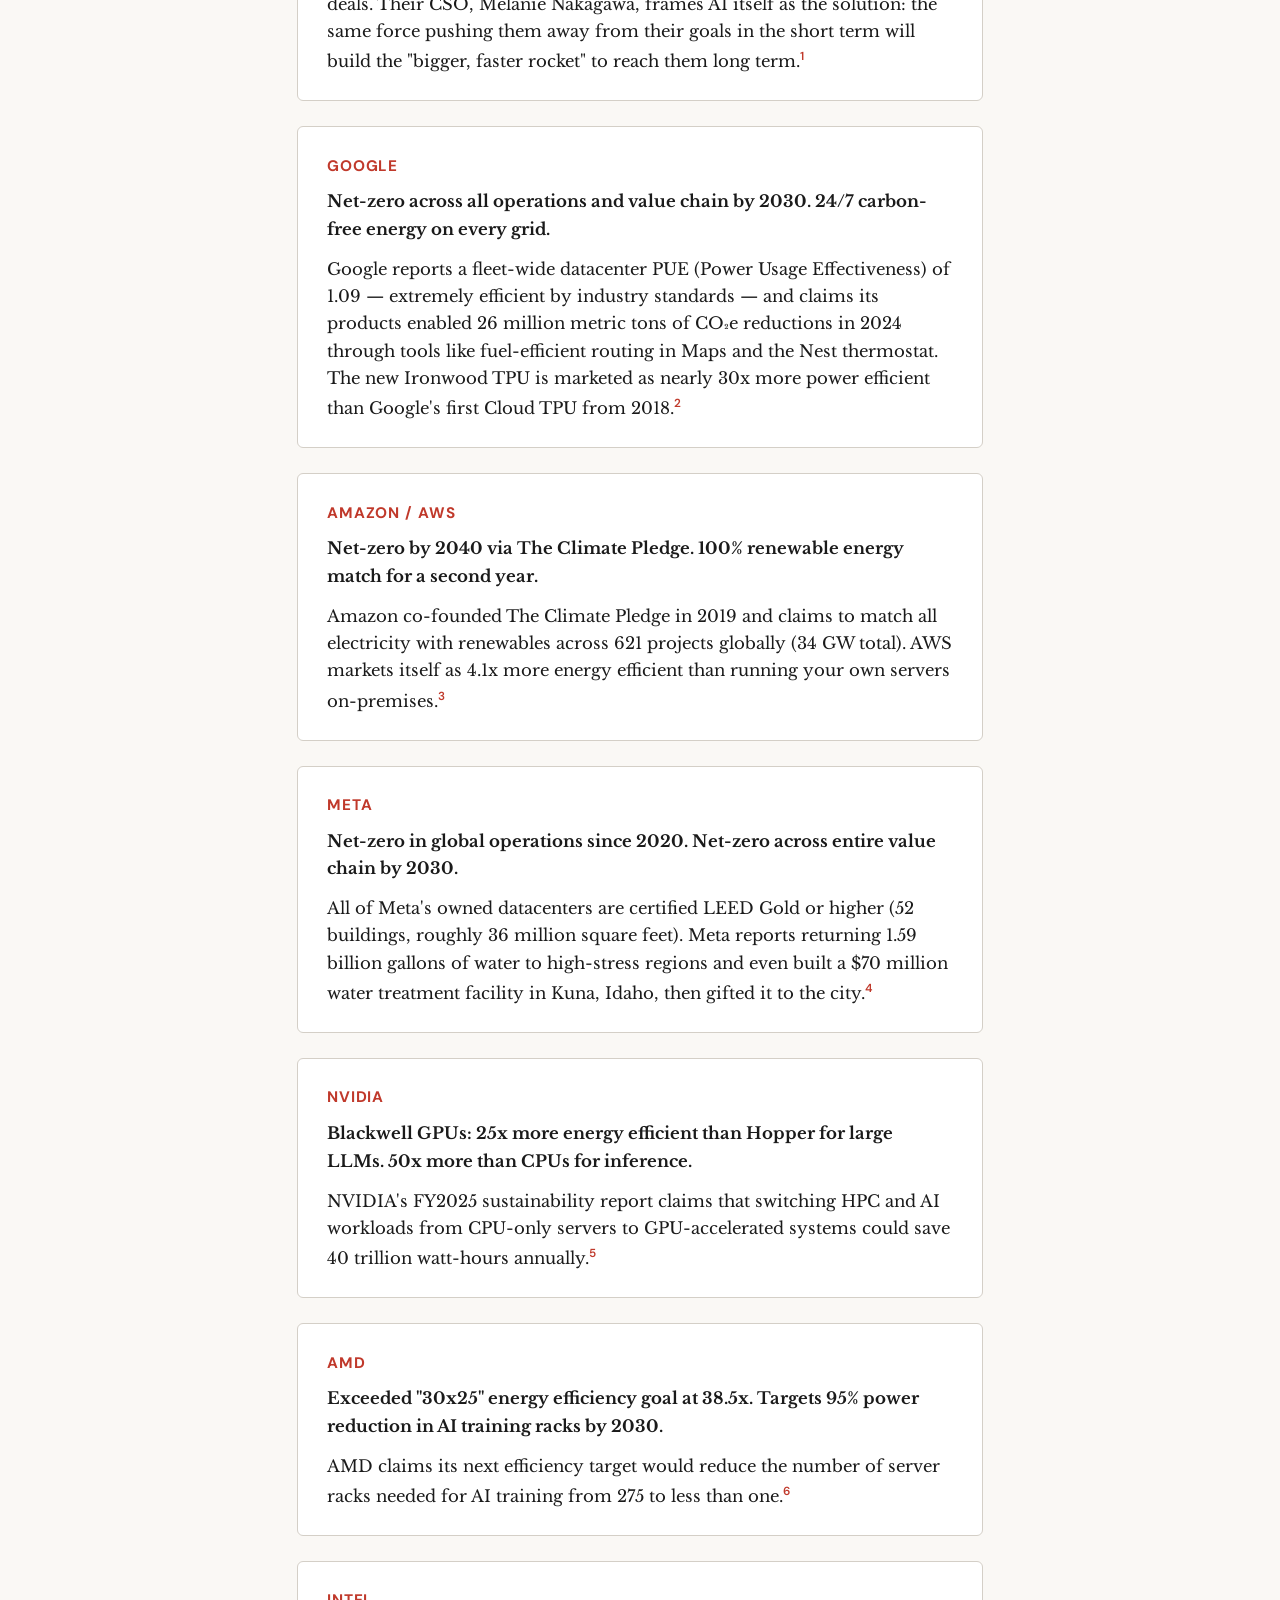
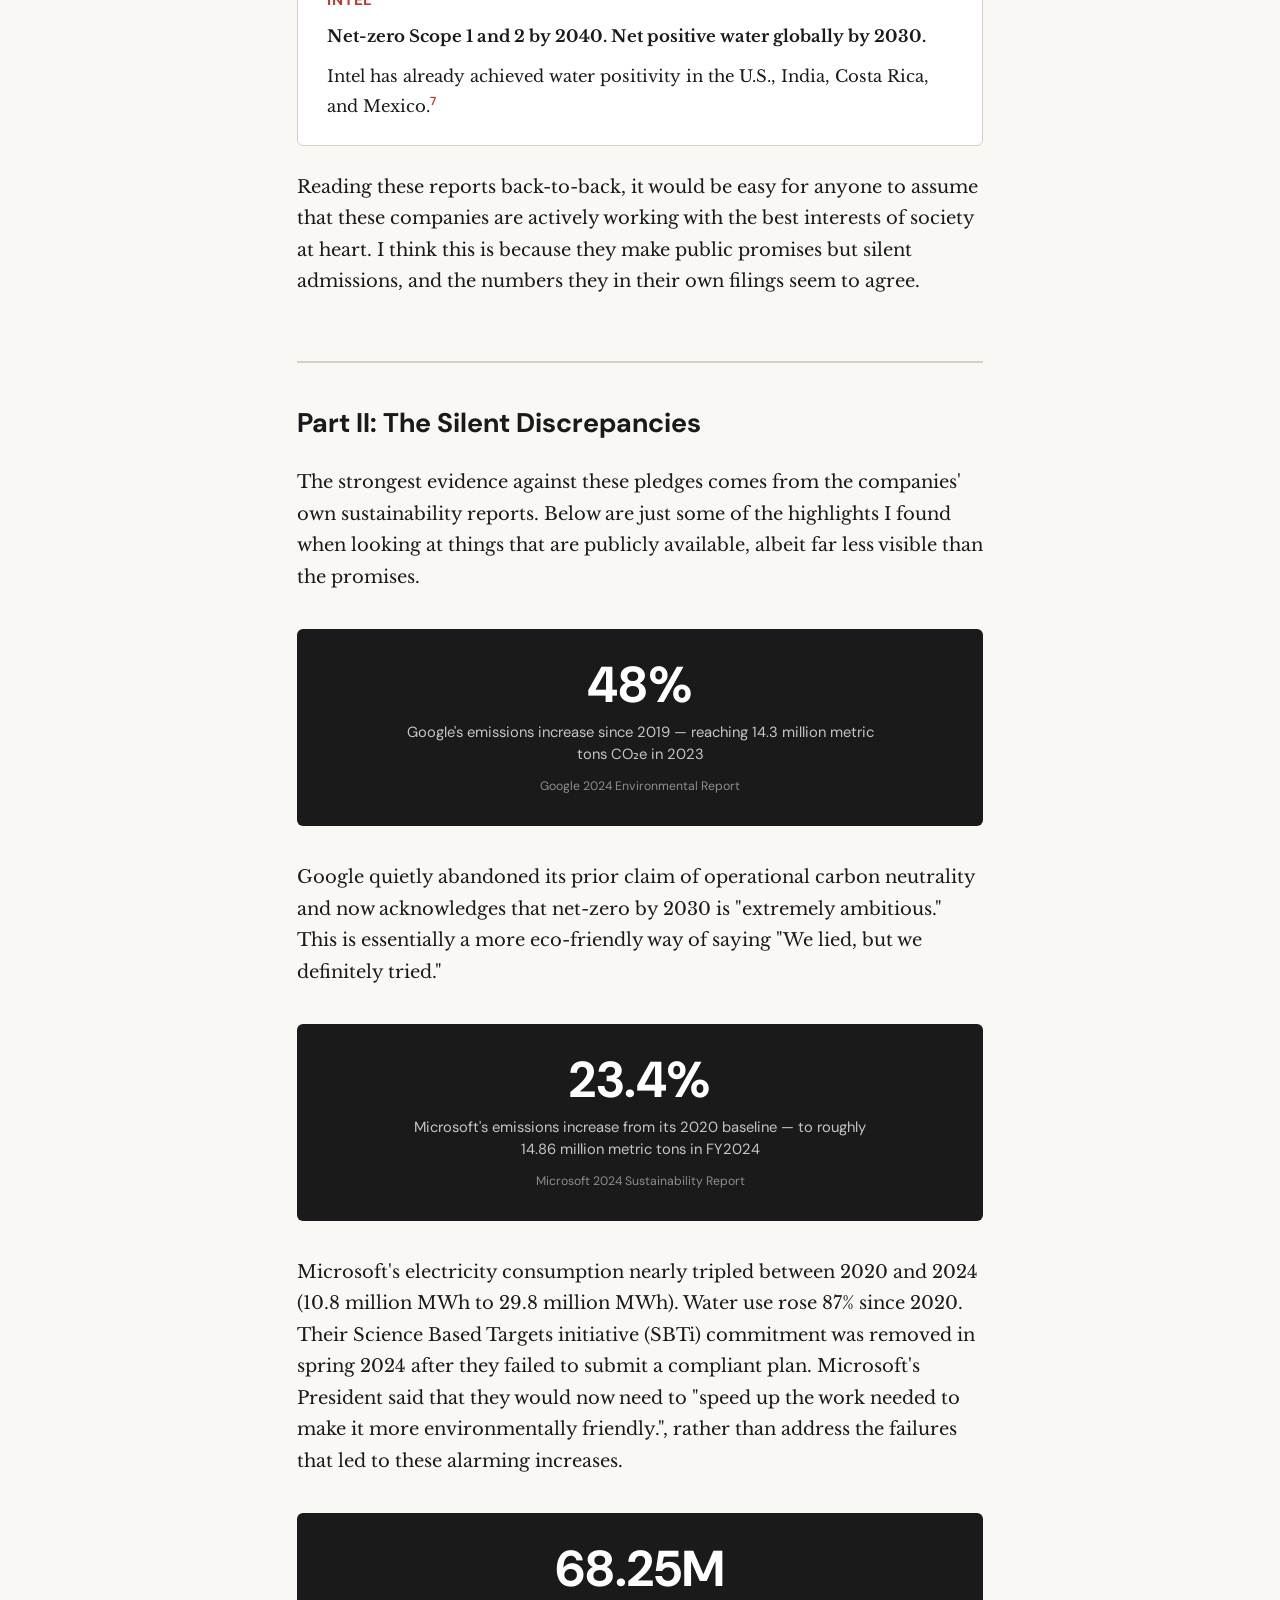
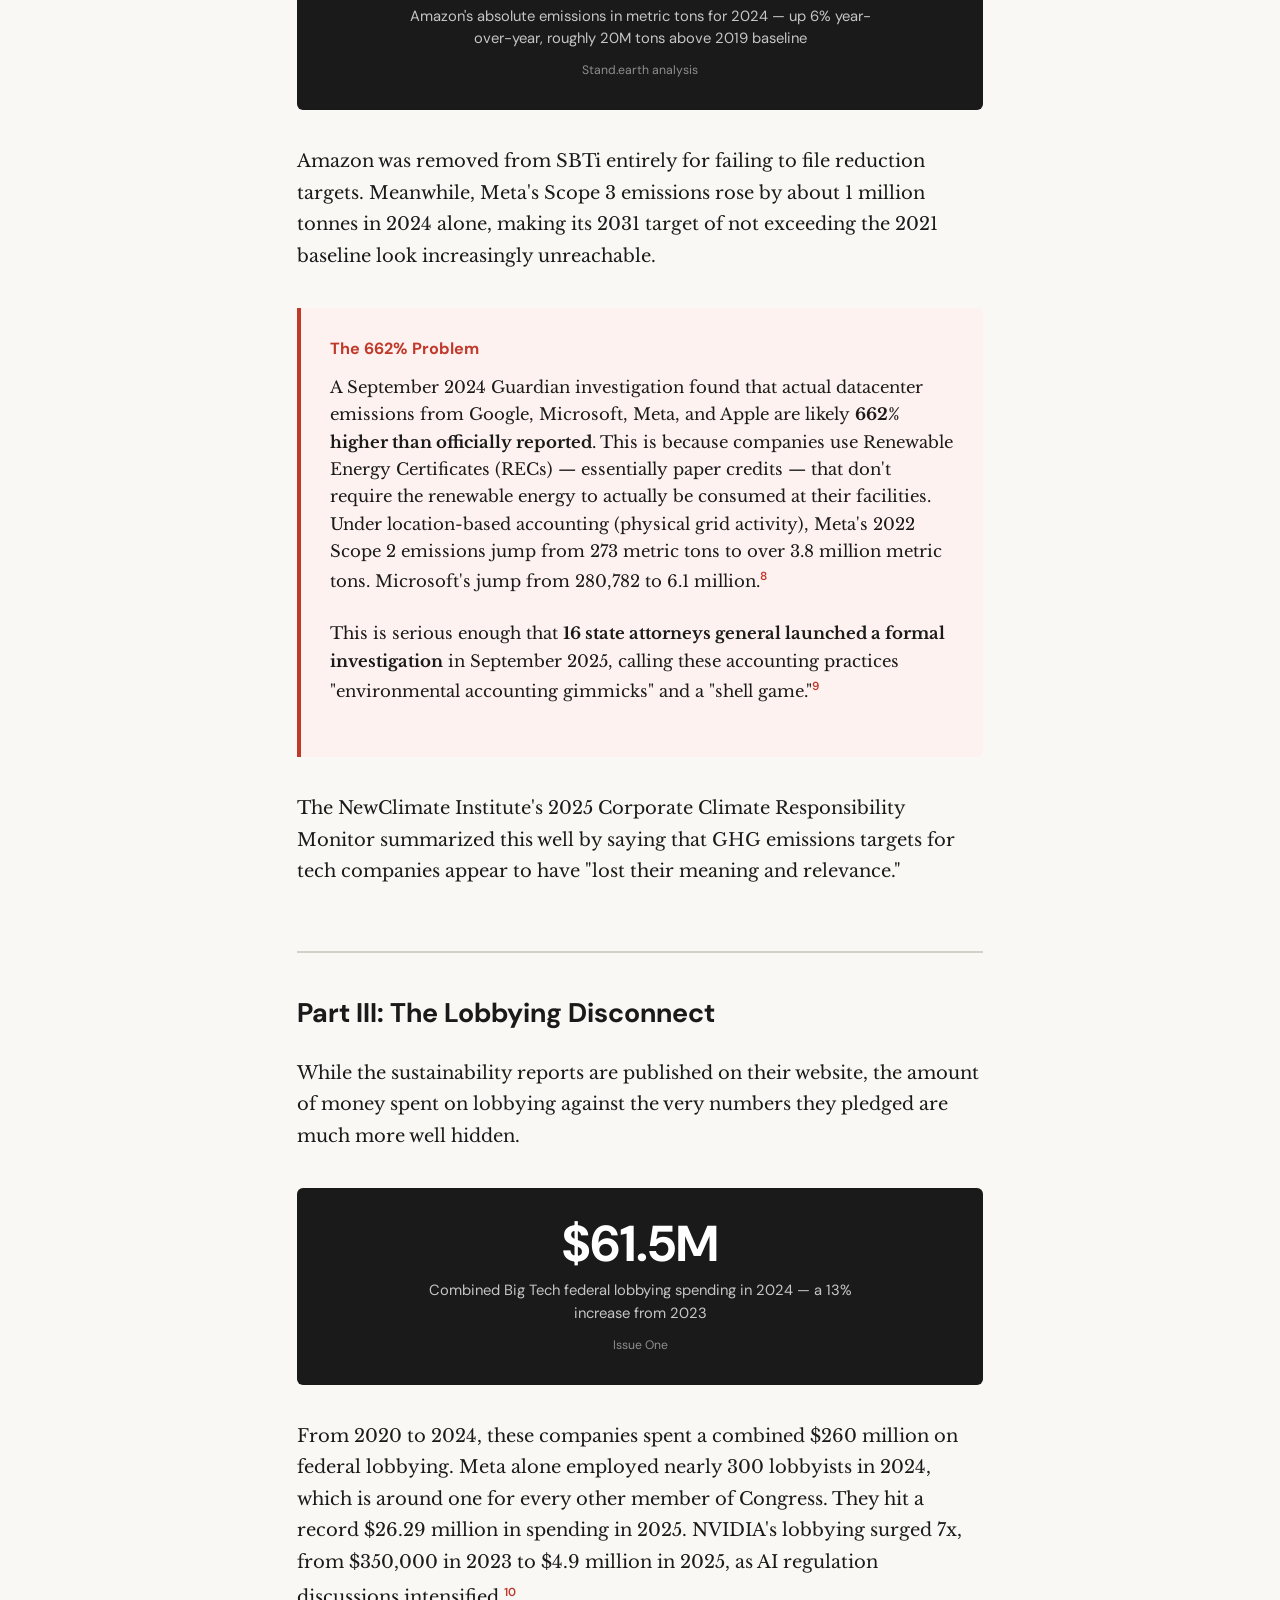
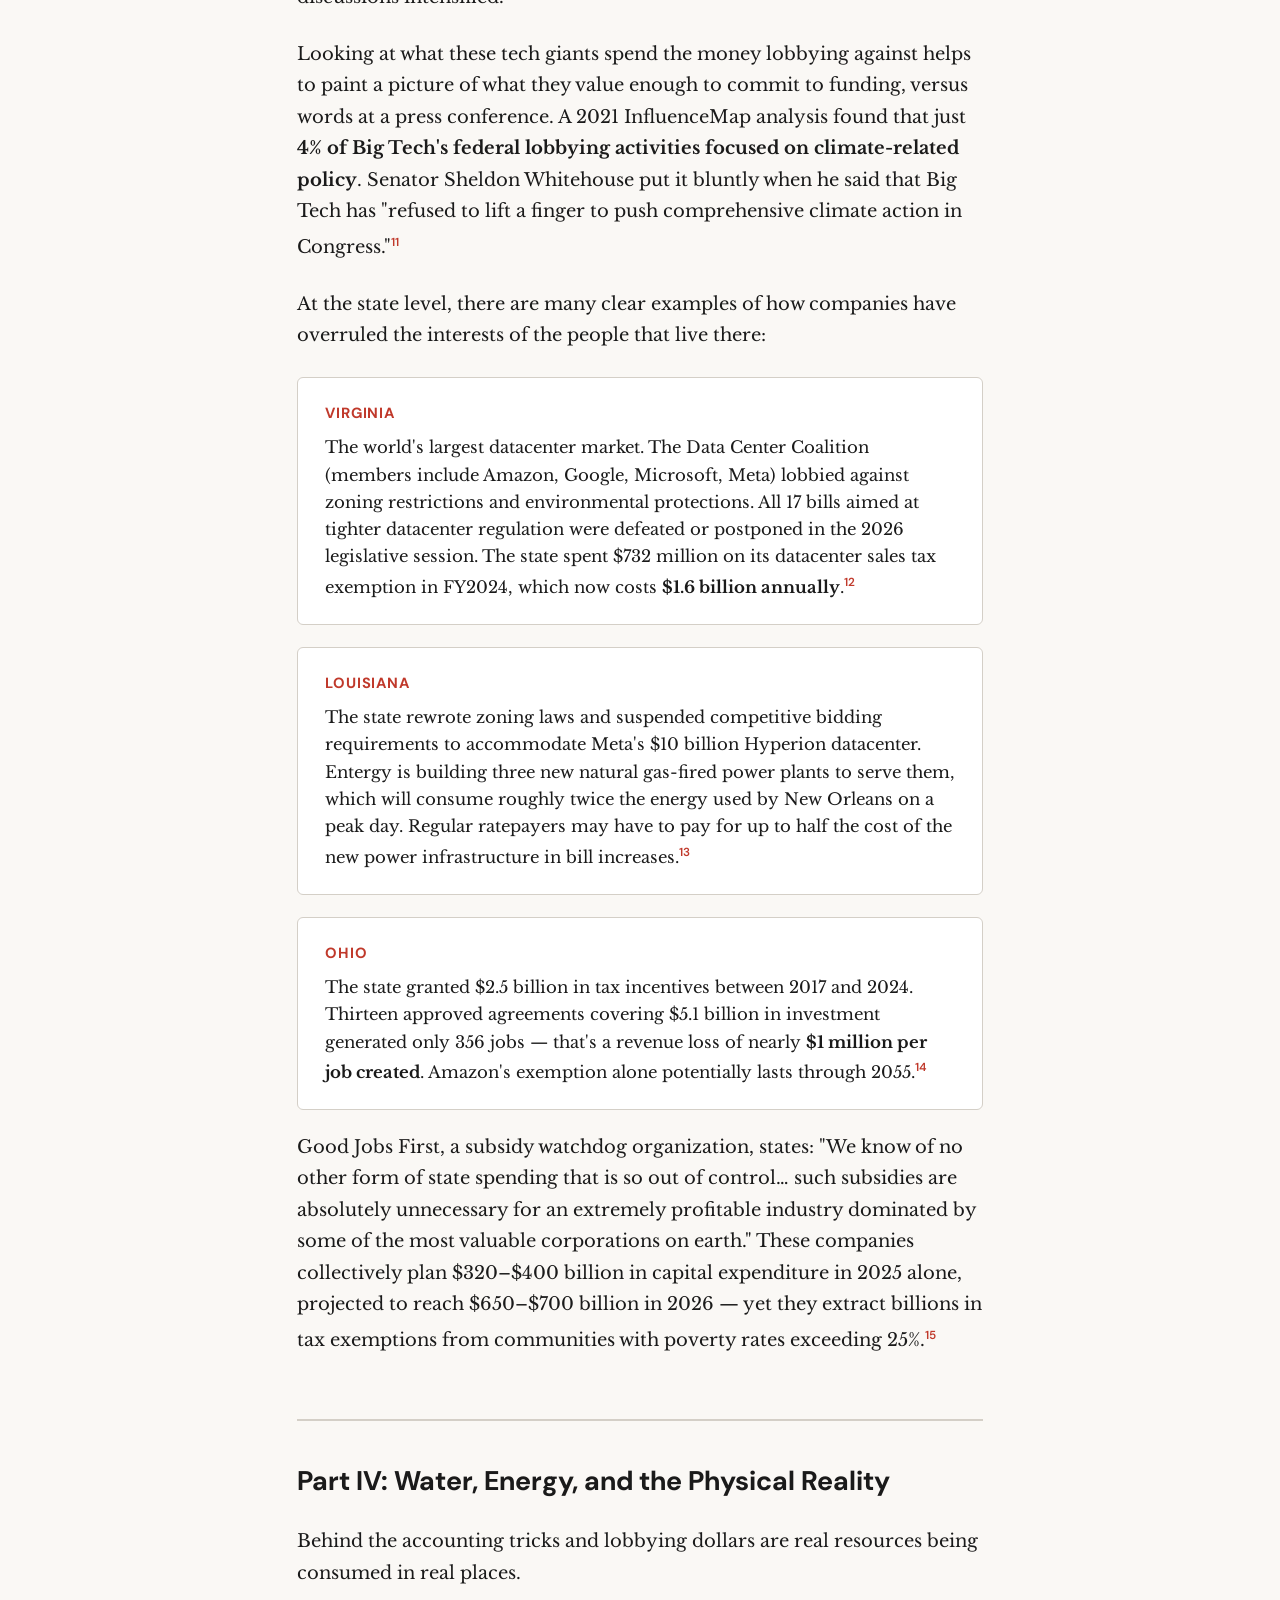
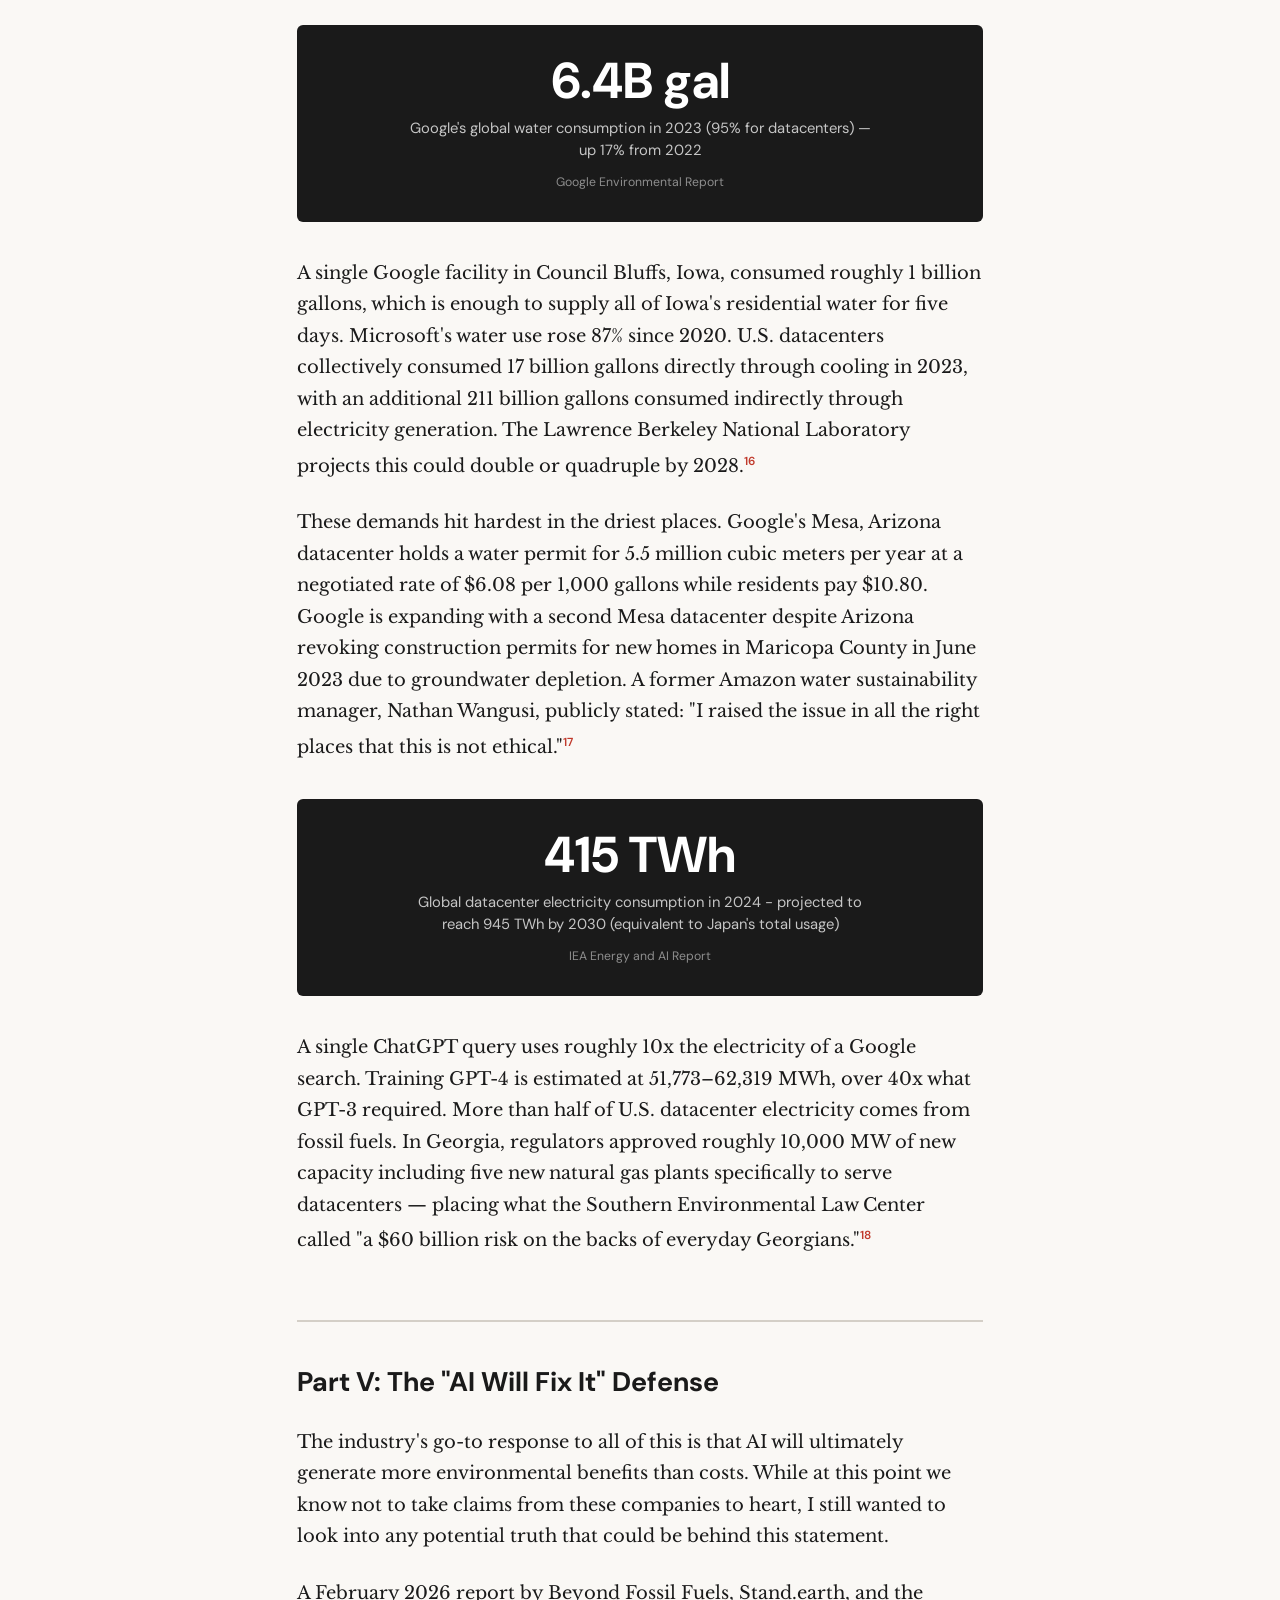
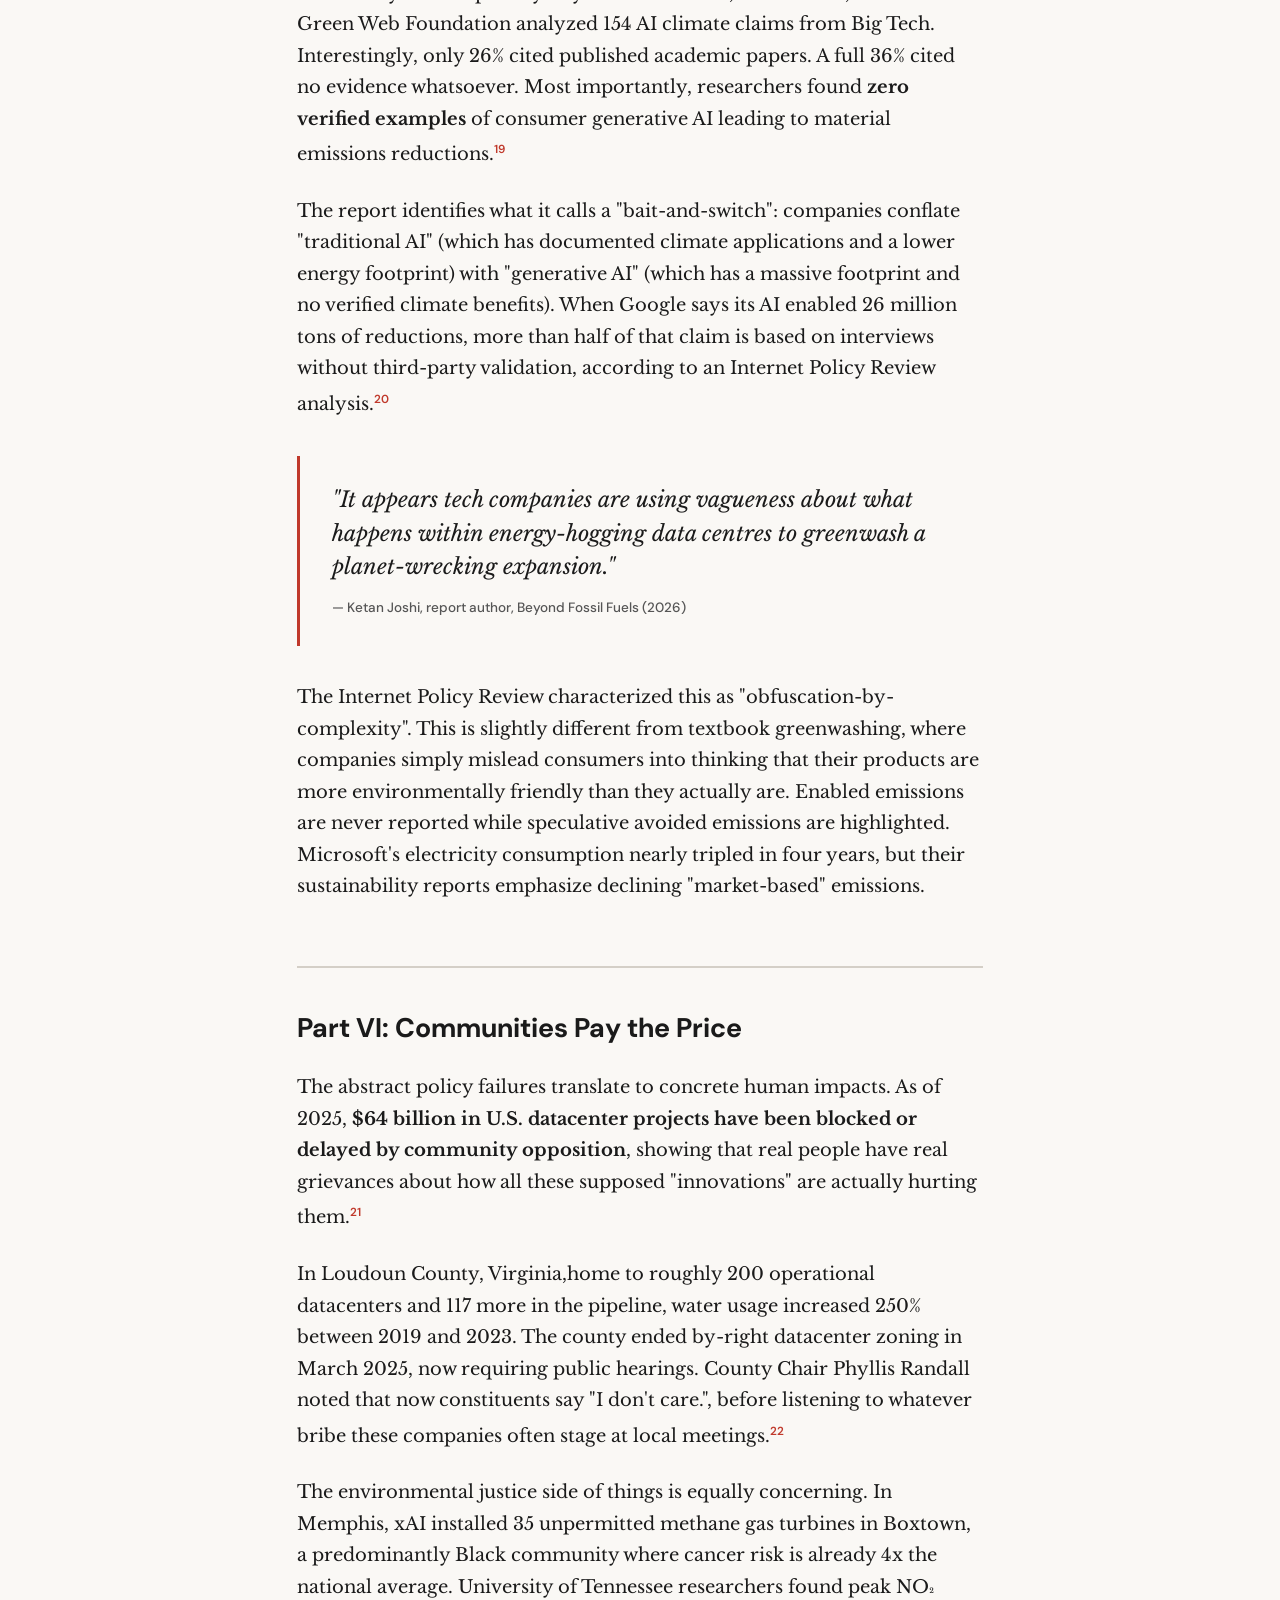
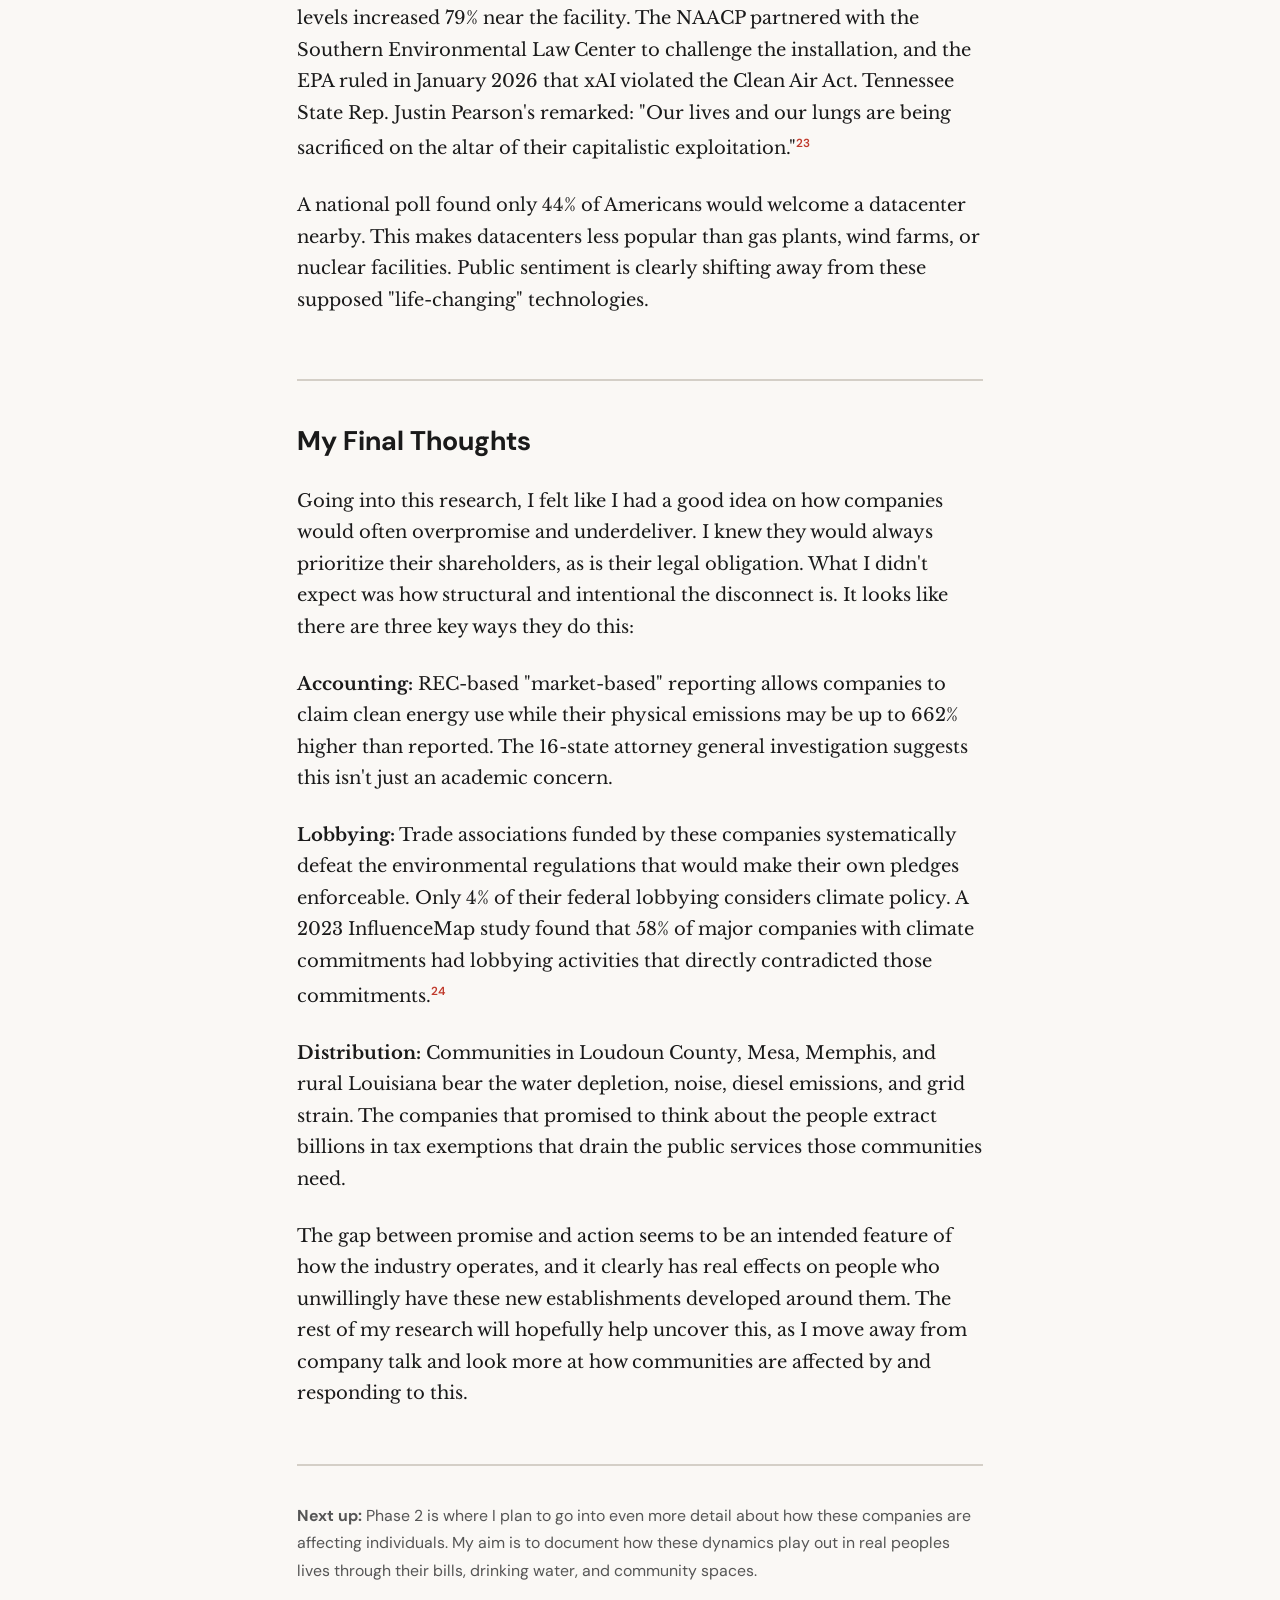
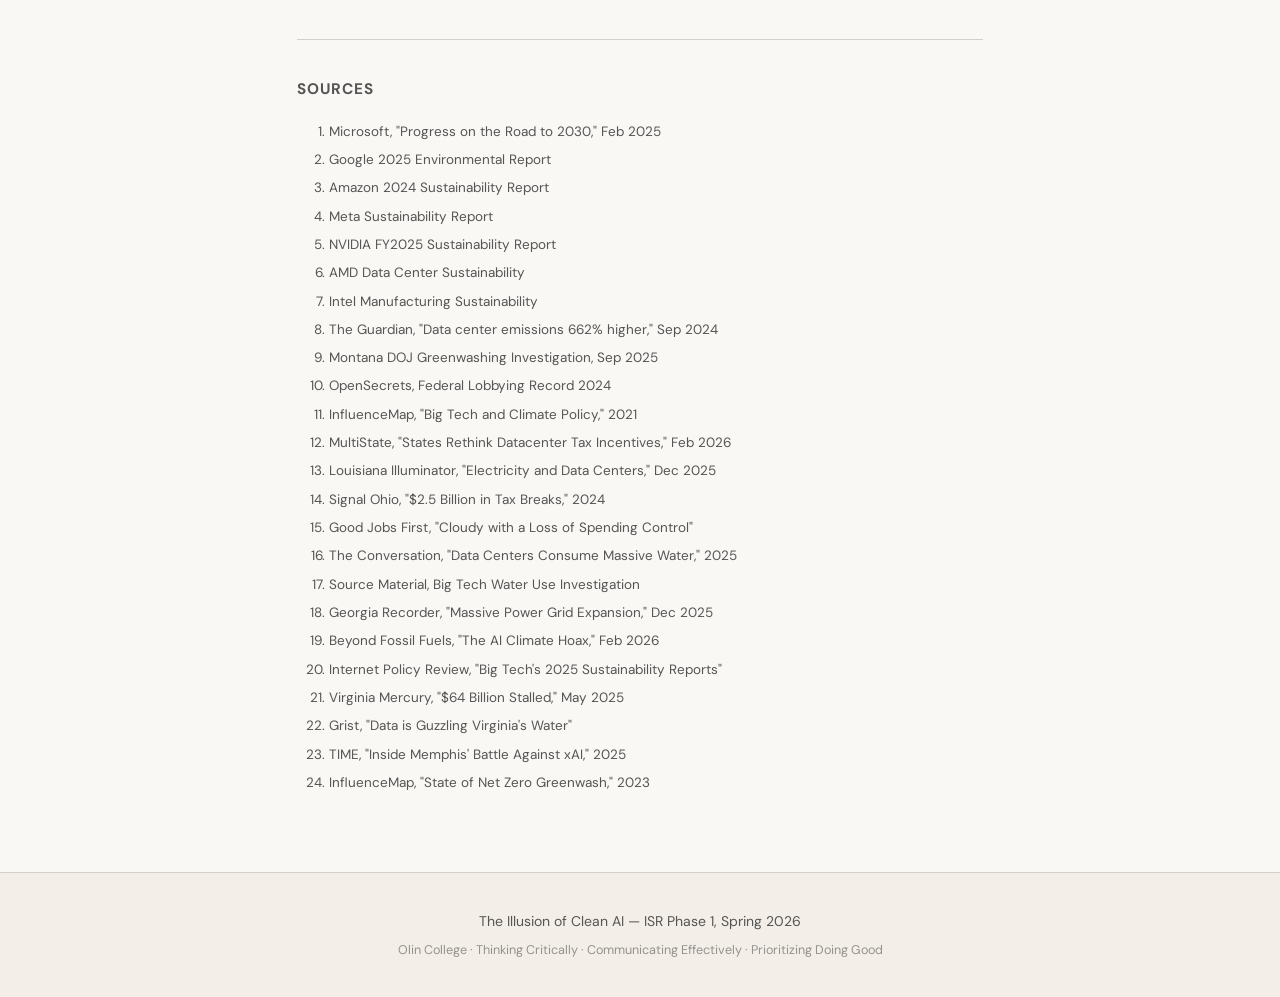
==== commit 989c3edb: "Fix typos" ====
--- a/index.html
+++ b/index.html
@@ -151,7 +151,7 @@
 
             <div class="example-block">
                 <h4>Louisiana</h4>
-                <p>The state rewrote zoning laws and suspended competitive bidding requirements to accommodate Meta's $10 billion Hyperion datacenter. Entergy is building three new natural gas-fired power plants to serve them, which will consume roughly twice the energy used by New Orleans on a peak day. Regular ratepayers may have to pay for up tohalf the cost of the new power infrastructure in bill increases.<sup><a href="https://lailluminator.com/2025/12/19/electricity-data-centers/" target="_blank">13</a></sup></p>
+                <p>The state rewrote zoning laws and suspended competitive bidding requirements to accommodate Meta's $10 billion Hyperion datacenter. Entergy is building three new natural gas-fired power plants to serve them, which will consume roughly twice the energy used by New Orleans on a peak day. Regular ratepayers may have to pay for up to half the cost of the new power infrastructure in bill increases.<sup><a href="https://lailluminator.com/2025/12/19/electricity-data-centers/" target="_blank">13</a></sup></p>
             </div>
 
             <div class="example-block">
@@ -214,13 +214,13 @@
             <!-- CONCLUSION -->
             <h2>My Final Thoughts</h2>
 
-            <p>Going into this research, I felt like I had a good idea on how companies would often overpromise and underdeliver. I was aware that their true priorities would always lie with shareholders, as is their legal obligation. What I didn't expect was how structural and intentional the disconnect is. It looks like there are three clear disconnection points:</p>
-
-            <p><strong>An accounting disconnect:</strong> REC-based "market-based" reporting allows companies to claim clean energy use while their physical emissions may be up to 662% higher than reported. The 16-state attorney general investigation suggests this isn't just an academic concern.</p>
-
-            <p><strong>A lobbying disconnect:</strong> Trade associations funded by these companies systematically defeat the environmental regulations that would make their own pledges enforceable. Only 4% of their federal lobbying touches climate policy. A 2023 InfluenceMap study found that 58% of major companies with climate commitments had lobbying activities that directly contradicted those commitments.<sup><a href="https://influencemap.org/briefing/The-State-of-Net-Zero-Greenwash-24402" target="_blank">24</a></sup></p>
-
-            <p><strong>A distributional disconnect:</strong> Communities in Loudoun County, Mesa, Memphis, and rural Louisiana bear the water depletion, noise, diesel emissions, and grid strain. The companies that promised partnership extract billions in tax exemptions that drain the public services those communities need.</p>
+            <p>Going into this research, I felt like I had a good idea on how companies would often overpromise and underdeliver. I knew they would always prioritize their shareholders, as is their legal obligation. What I didn't expect was how structural and intentional the disconnect is. It looks like there are three key ways they do this:</p>
+
+            <p><strong>Accounting:</strong> REC-based "market-based" reporting allows companies to claim clean energy use while their physical emissions may be up to 662% higher than reported. The 16-state attorney general investigation suggests this isn't just an academic concern.</p>
+
+            <p><strong>Lobbying:</strong> Trade associations funded by these companies systematically defeat the environmental regulations that would make their own pledges enforceable. Only 4% of their federal lobbying considers climate policy. A 2023 InfluenceMap study found that 58% of major companies with climate commitments had lobbying activities that directly contradicted those commitments.<sup><a href="https://influencemap.org/briefing/The-State-of-Net-Zero-Greenwash-24402" target="_blank">24</a></sup></p>
+
+            <p><strong>Distribution:</strong> Communities in Loudoun County, Mesa, Memphis, and rural Louisiana bear the water depletion, noise, diesel emissions, and grid strain. The companies that promised to think about the people extract billions in tax exemptions that drain the public services those communities need.</p>
 
             <p>The gap between promise and action seems to be an intended feature of how the industry operates, and it clearly has real effects on people who unwillingly have these new establishments developed around them. The rest of my research will hopefully help uncover this, as I move away from company talk and look more at how communities are affected by and responding to this.</p>
 
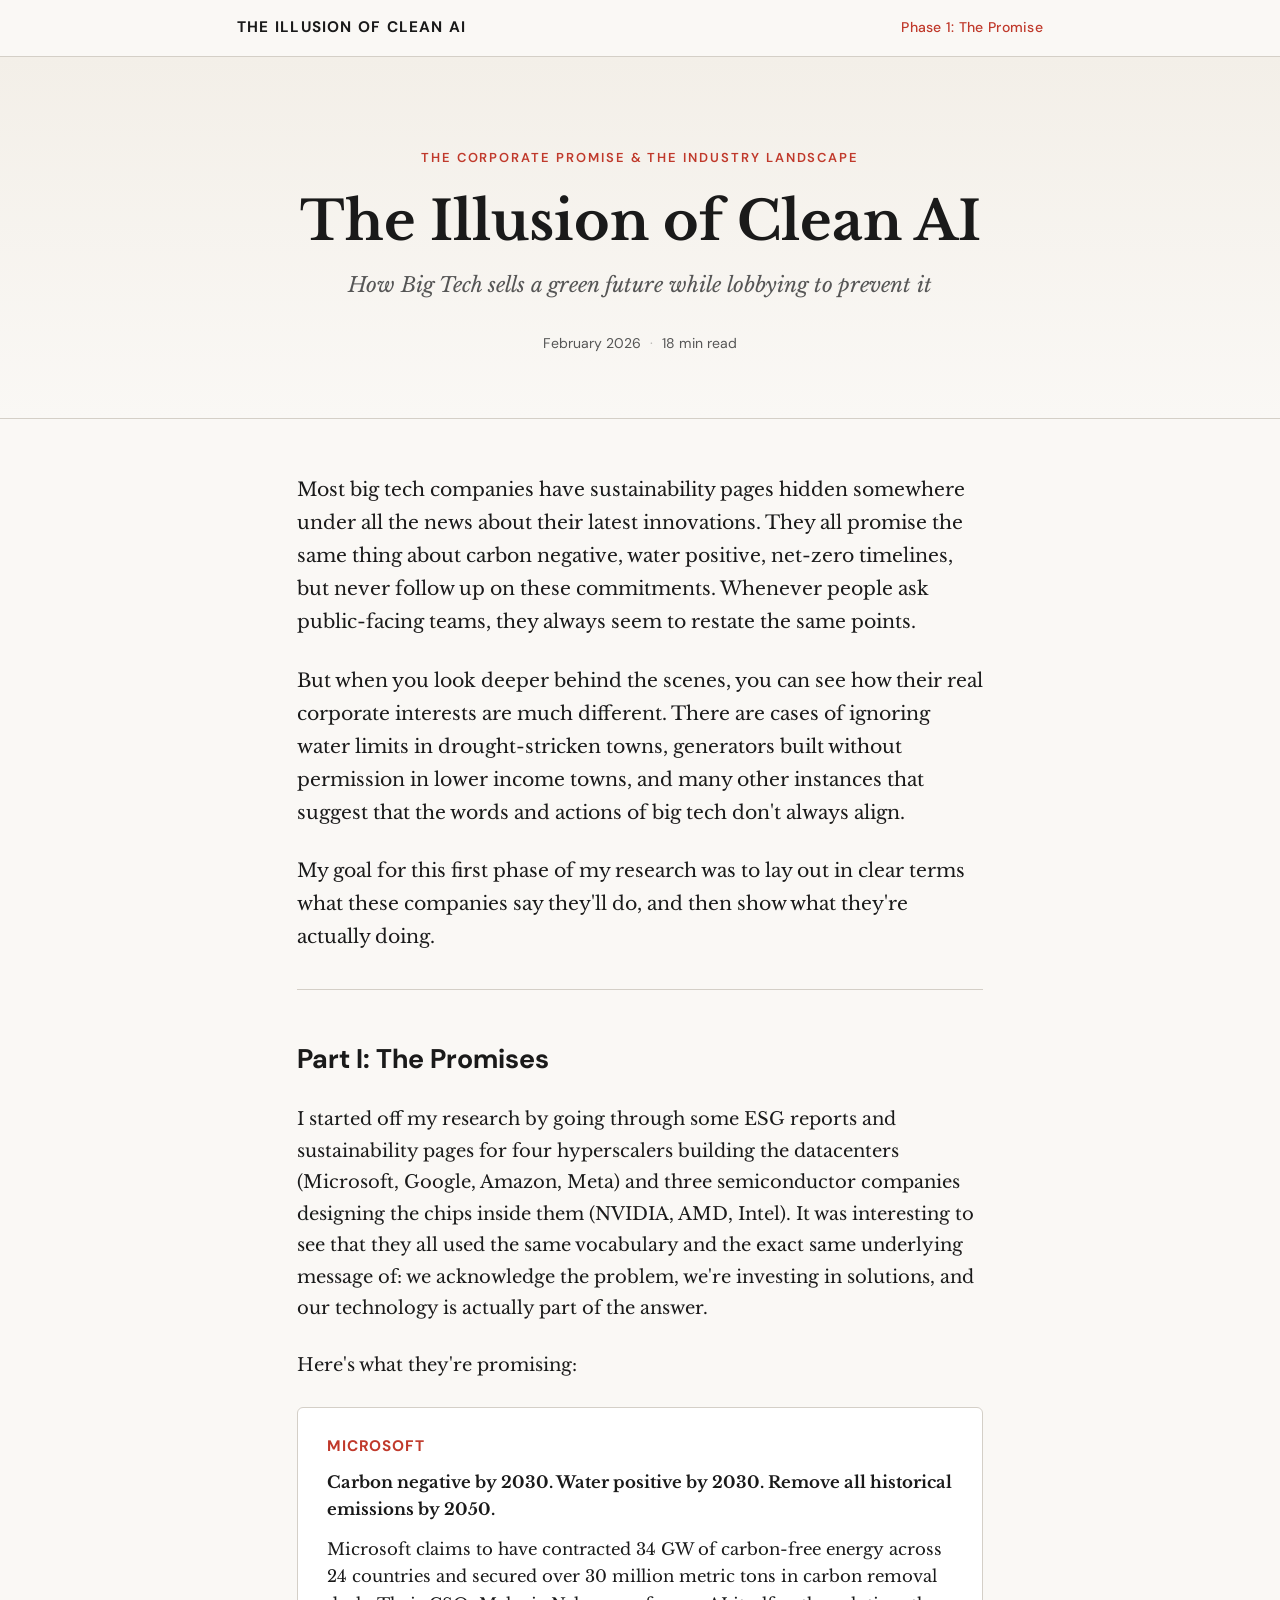
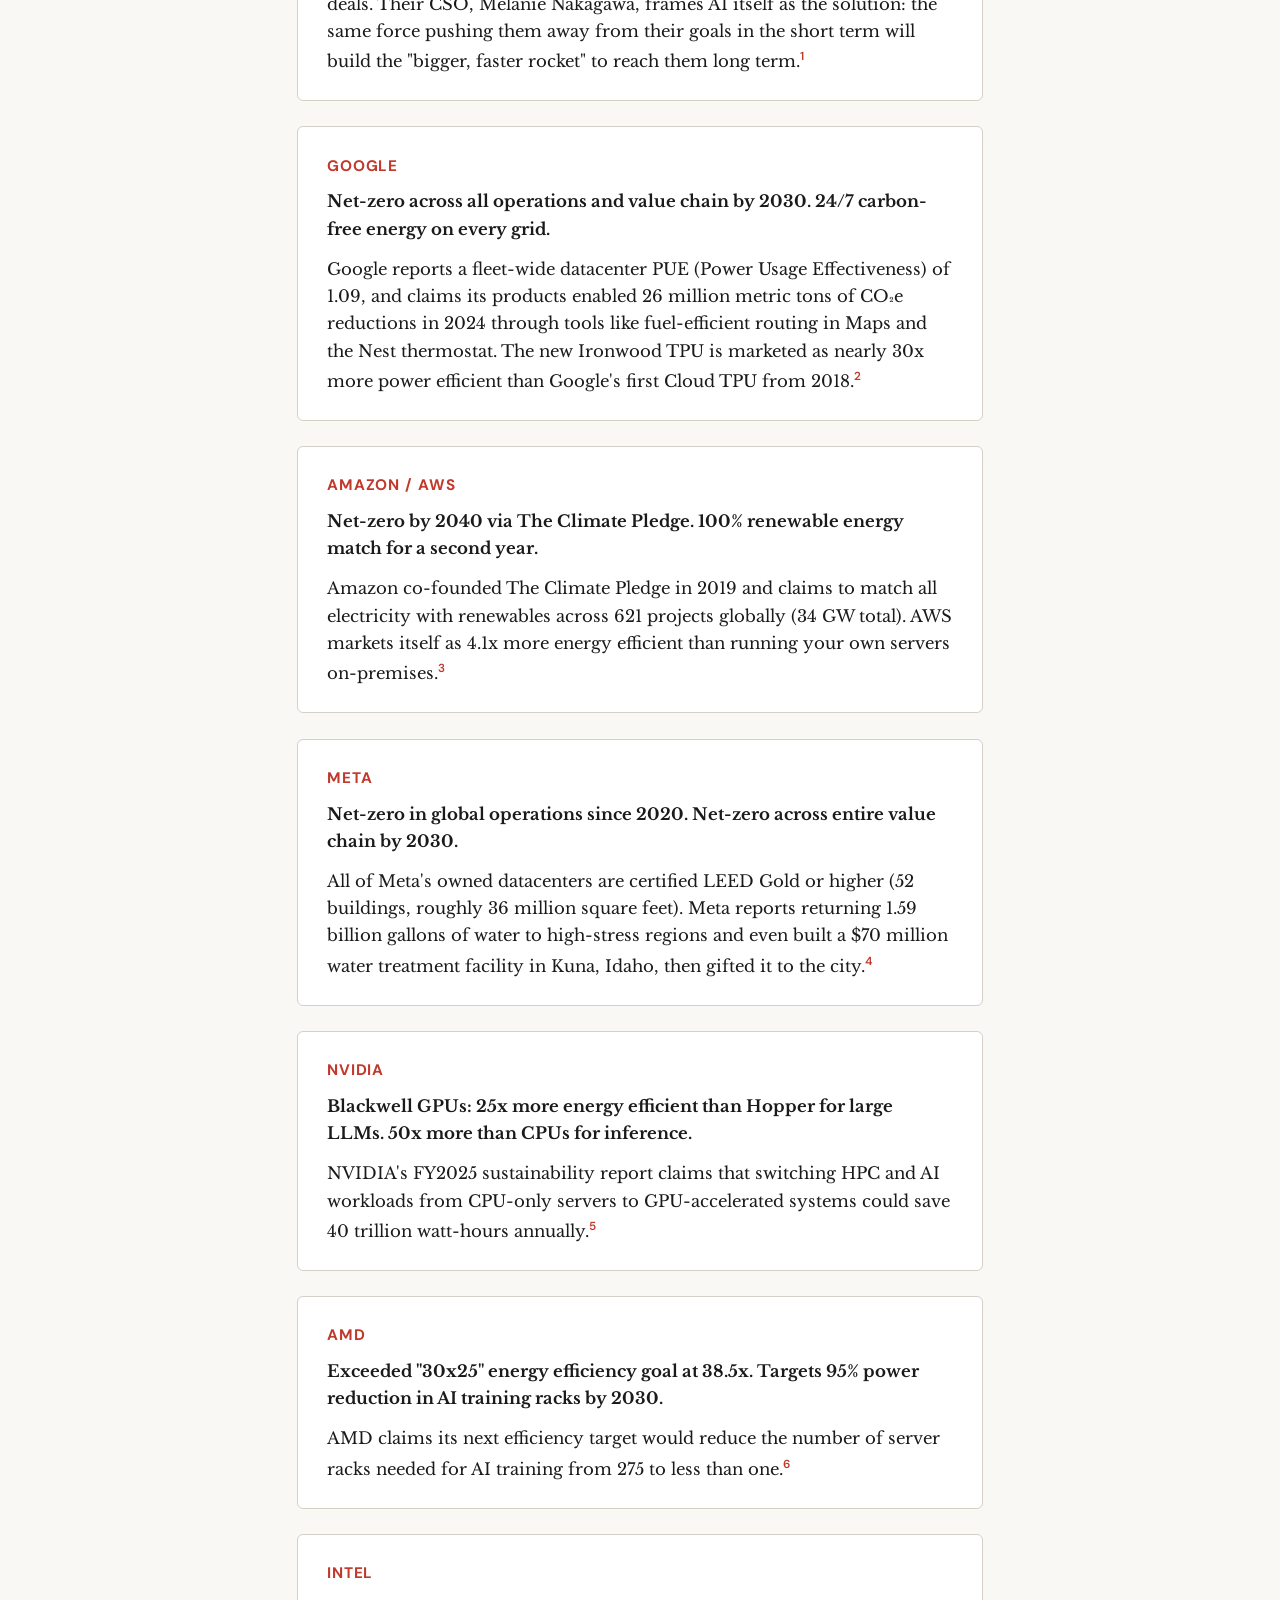
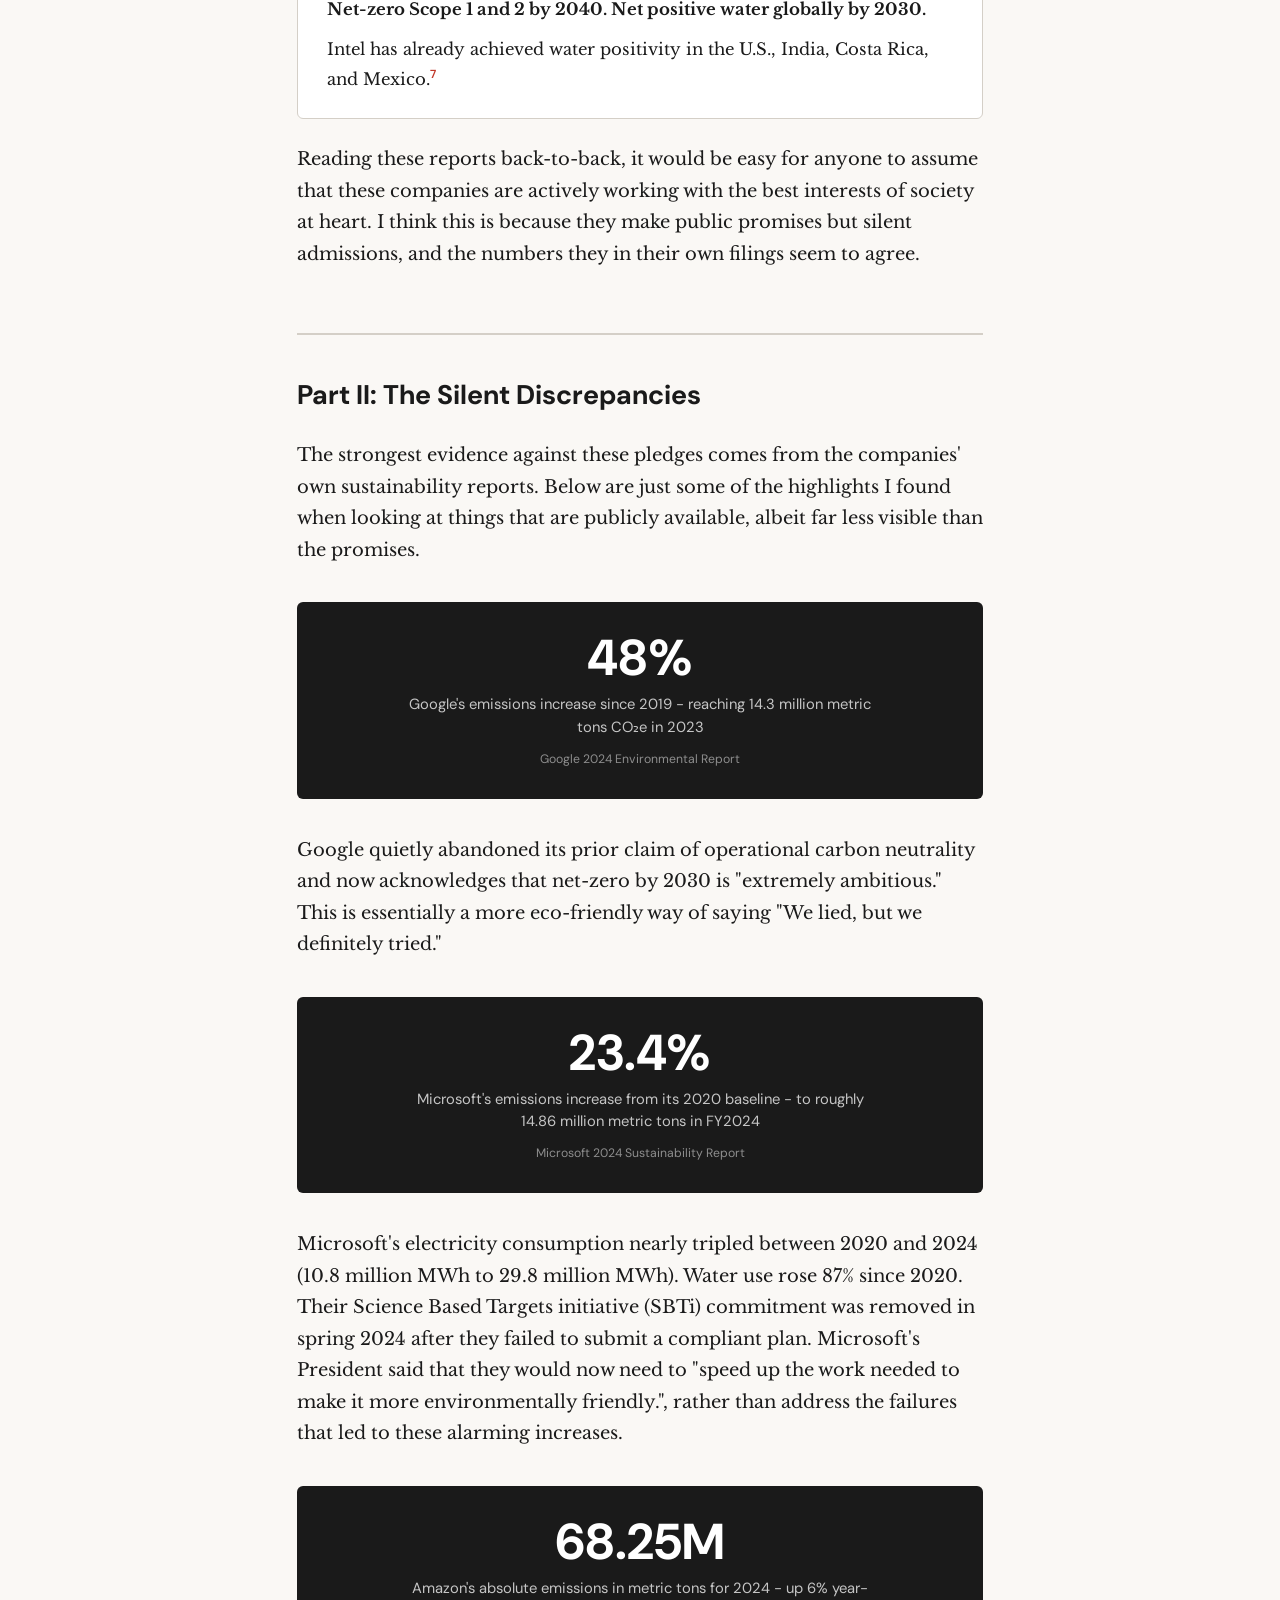
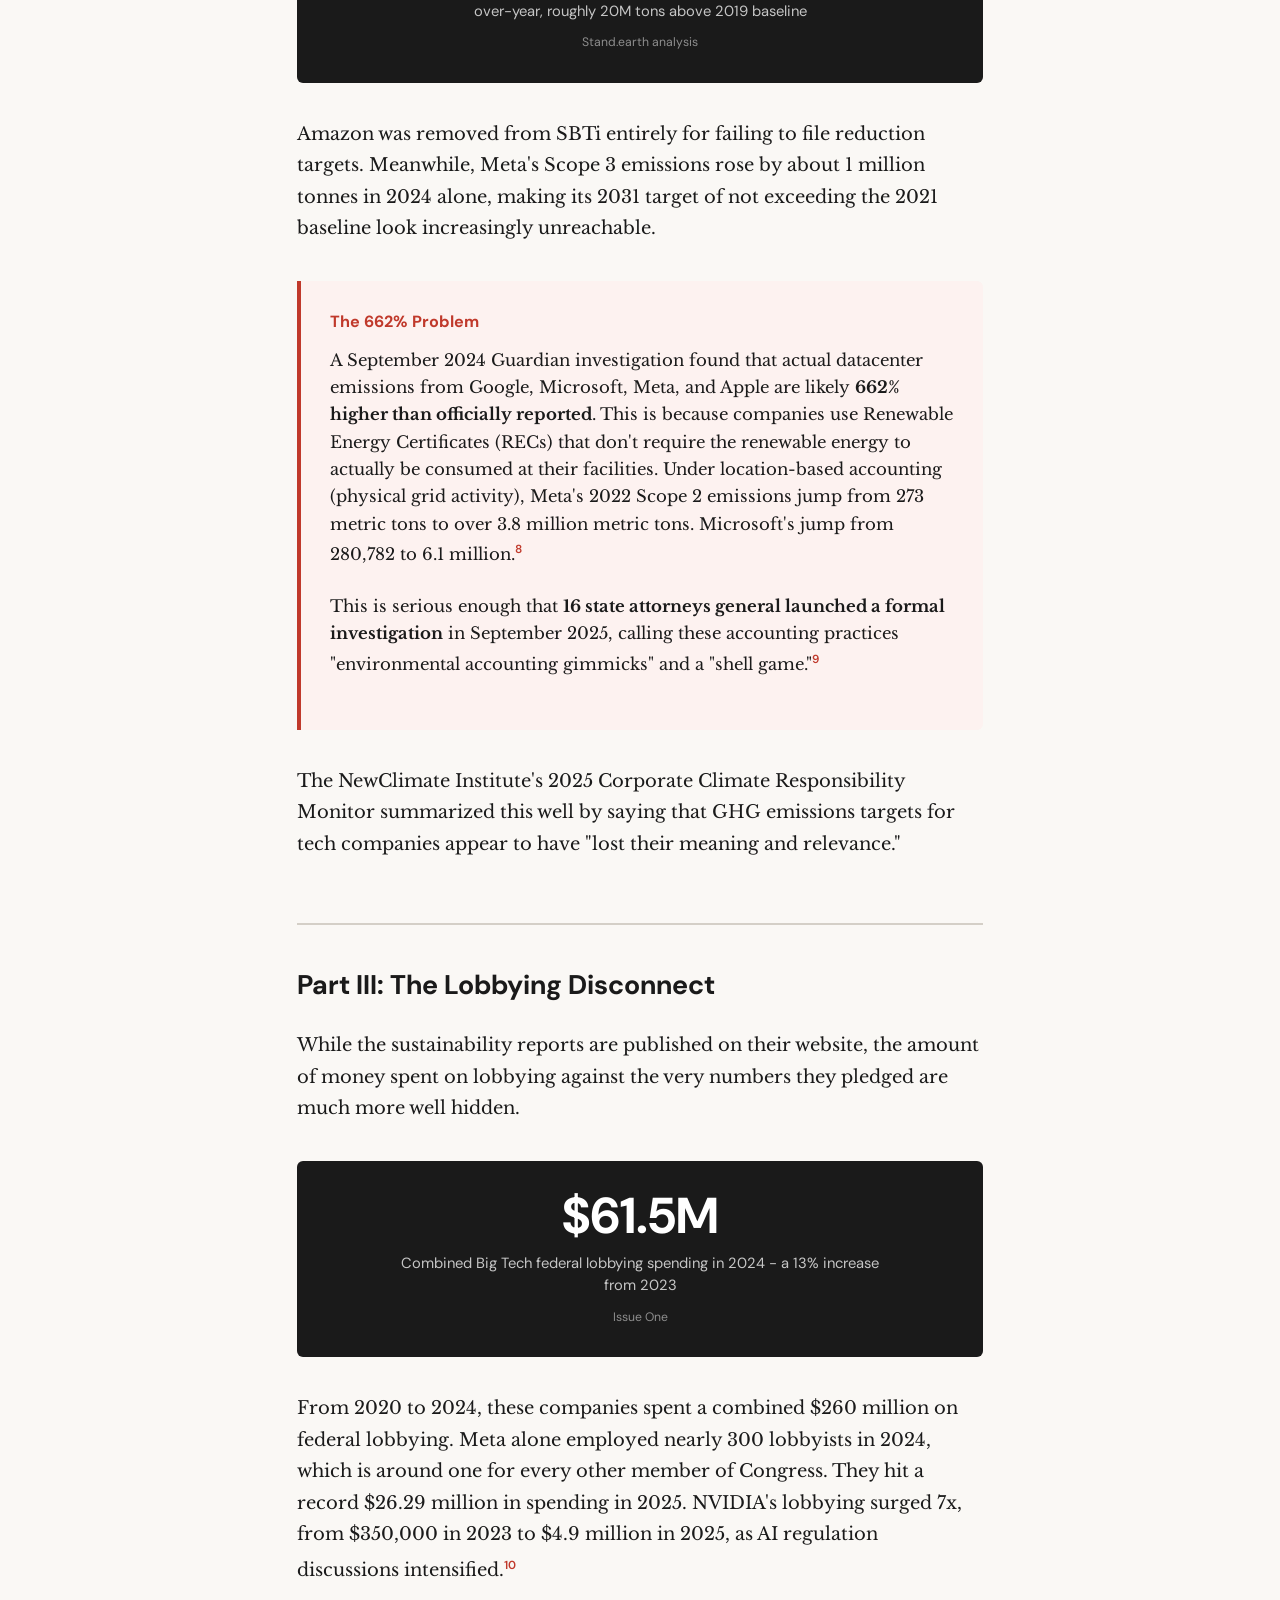
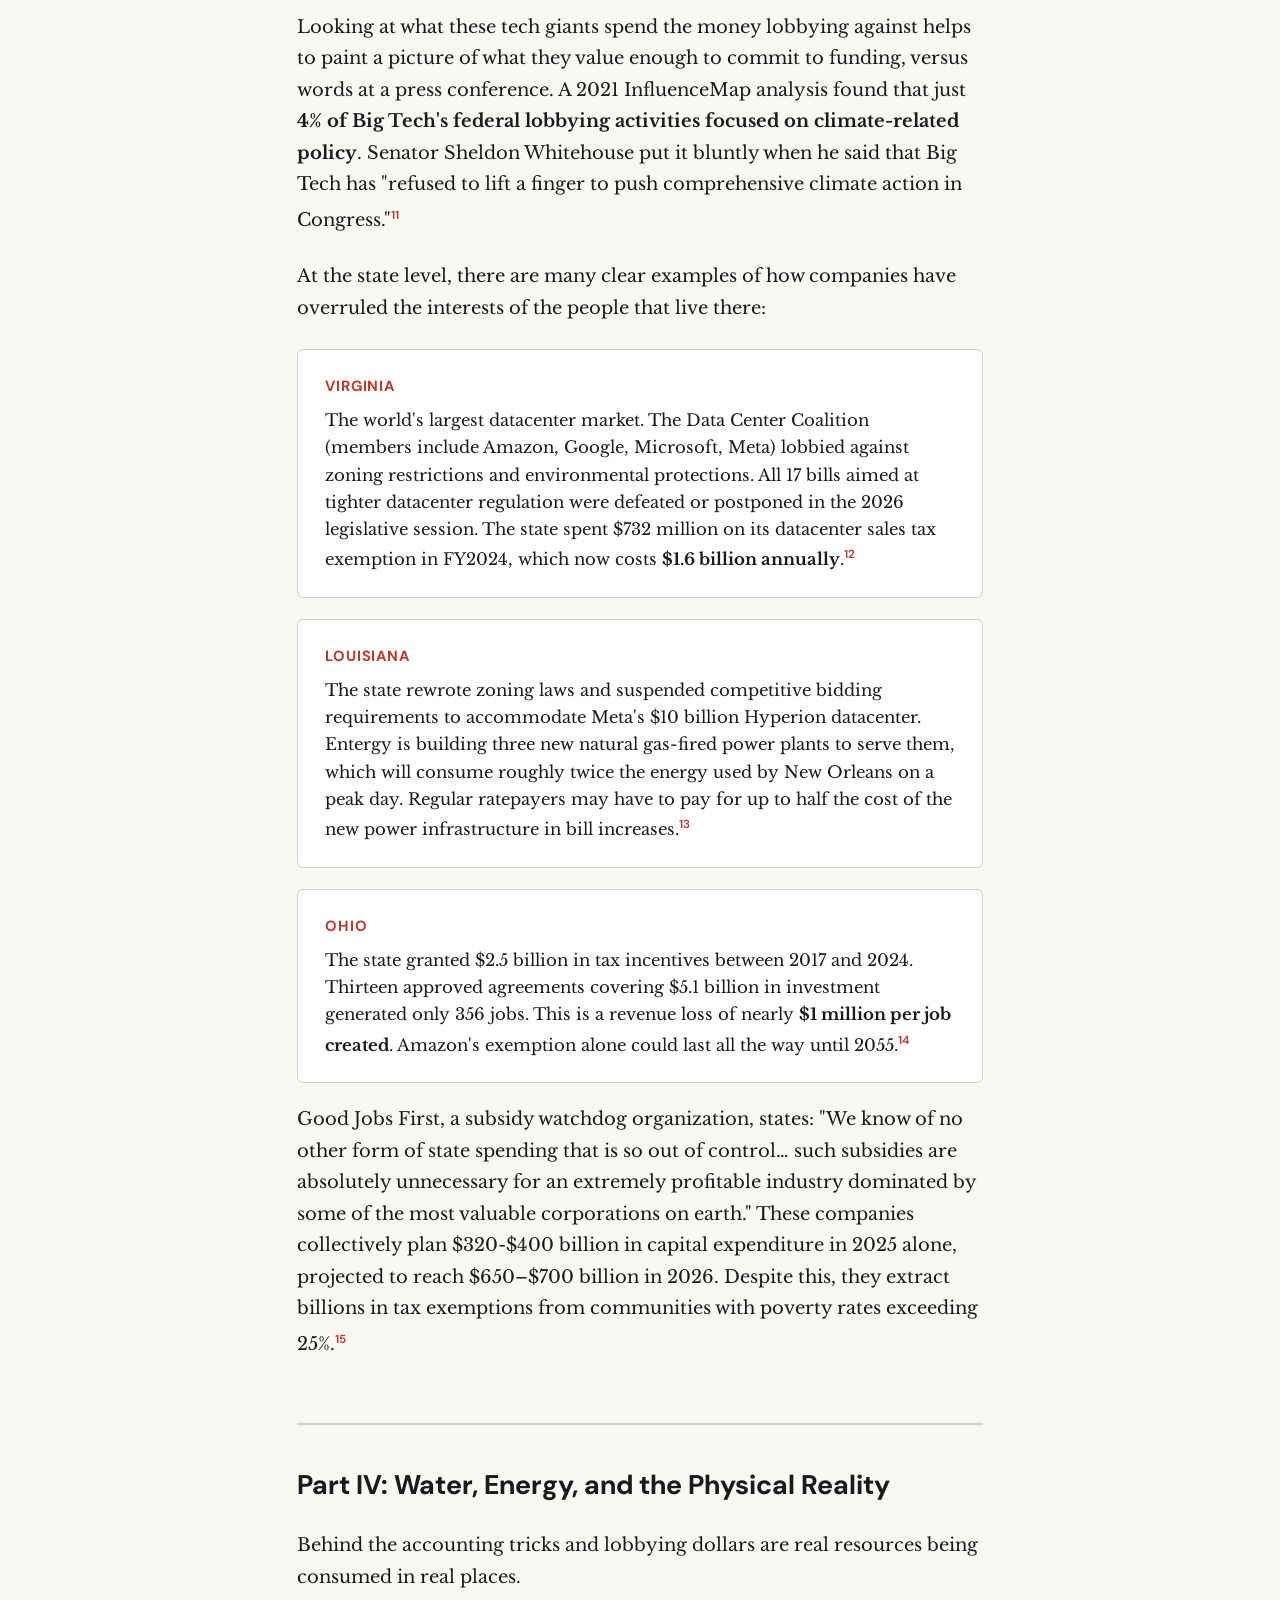
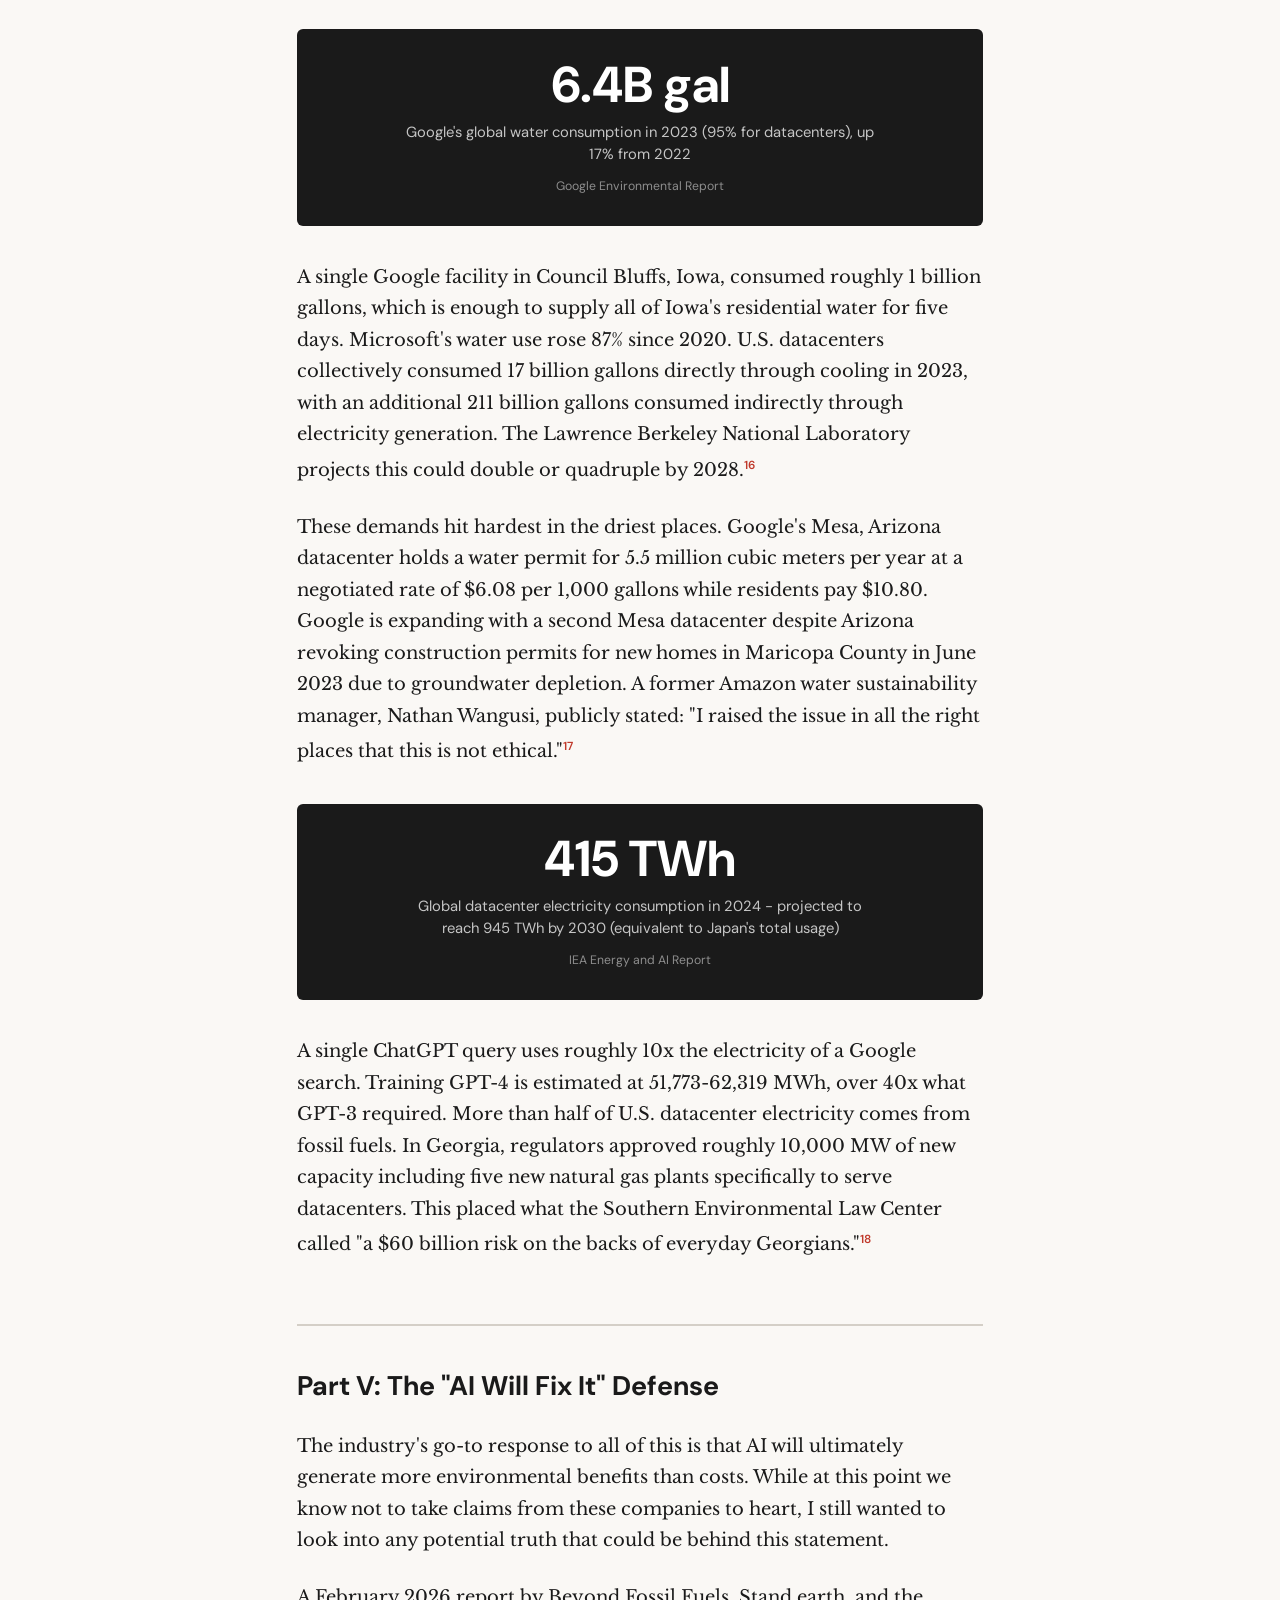
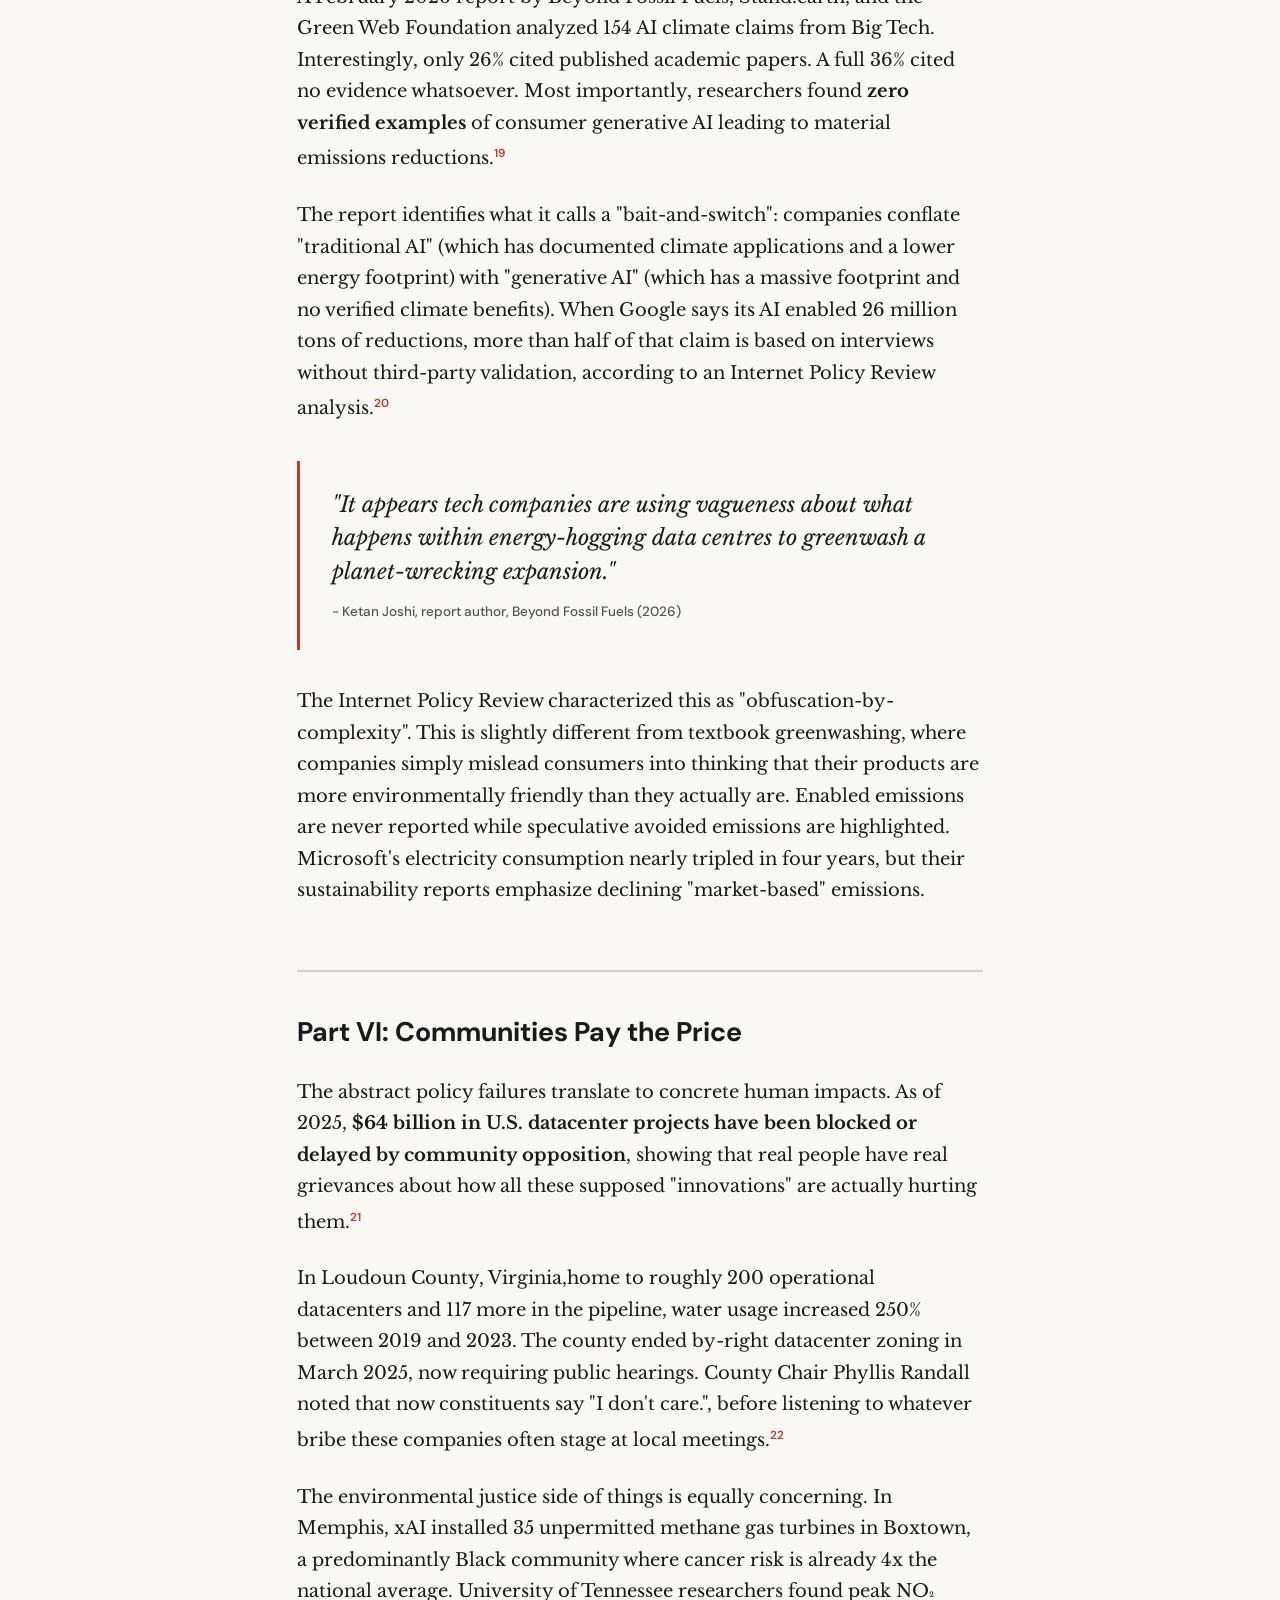
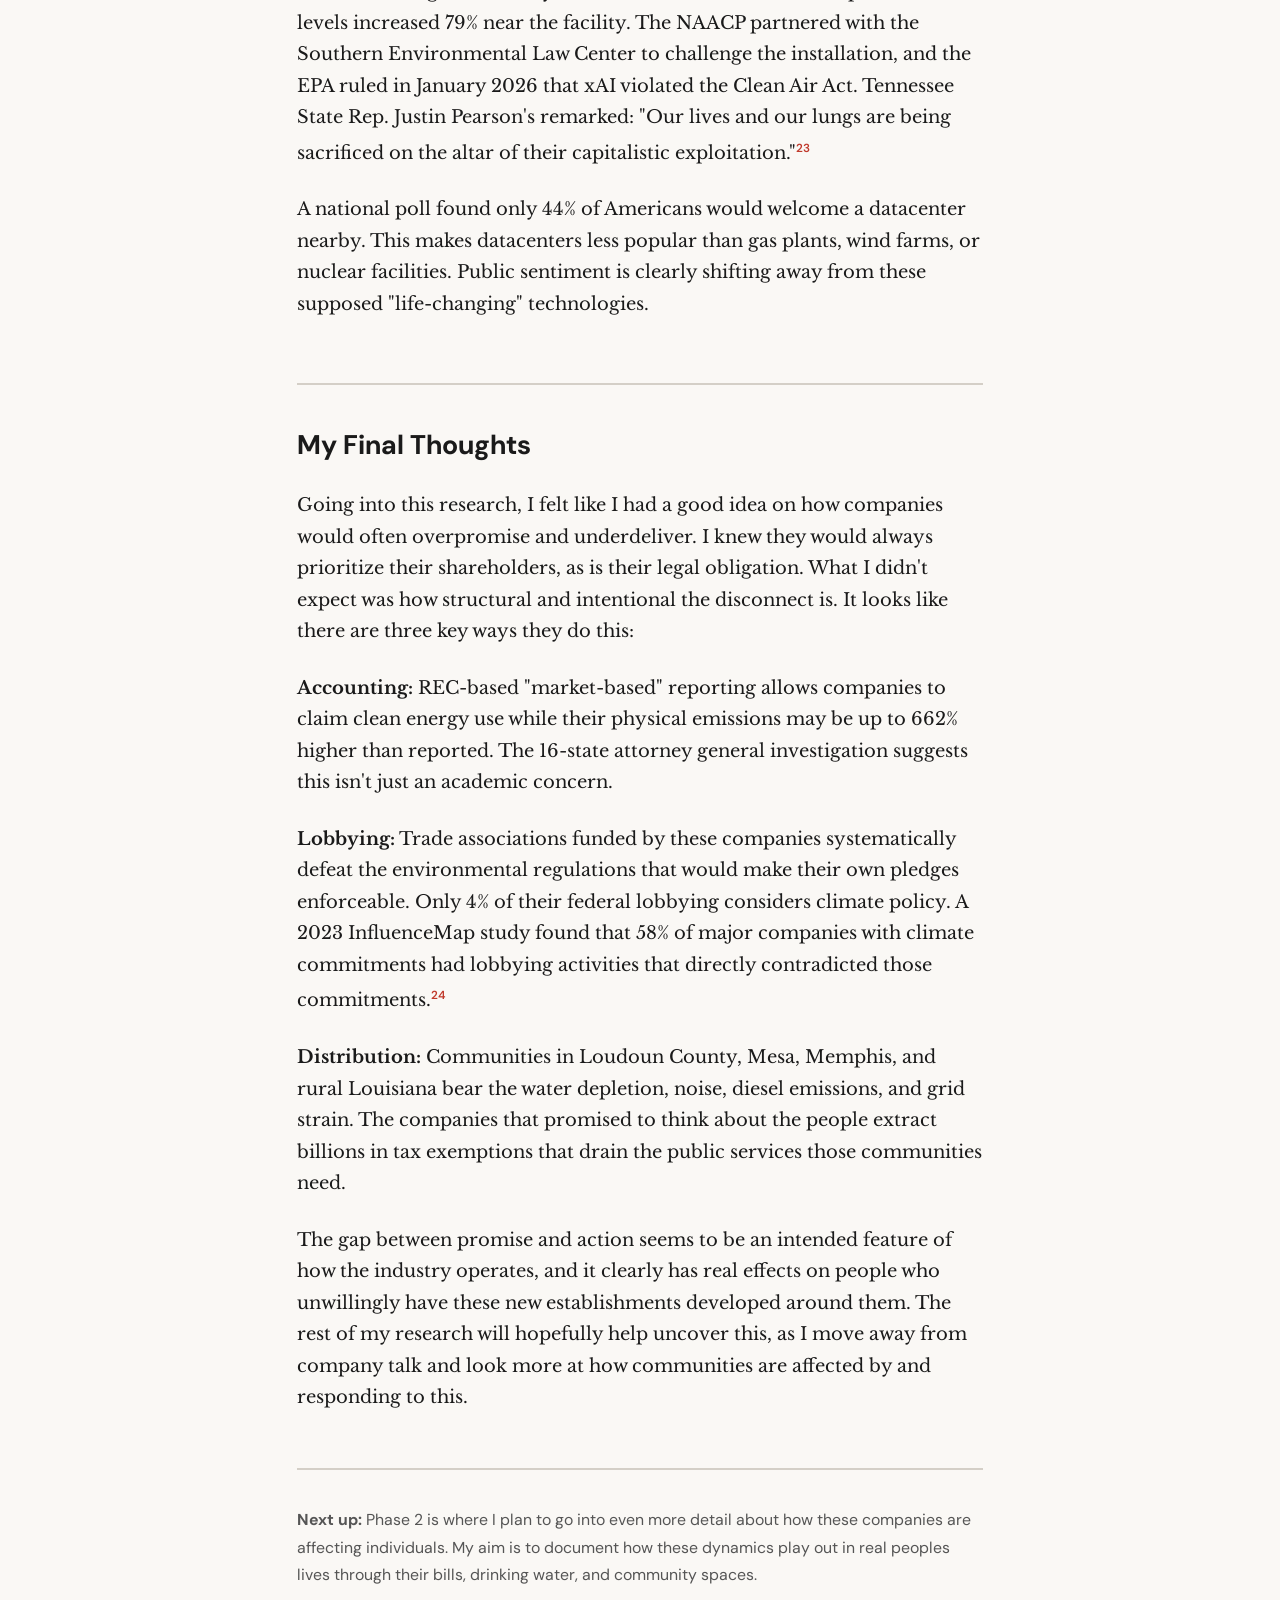
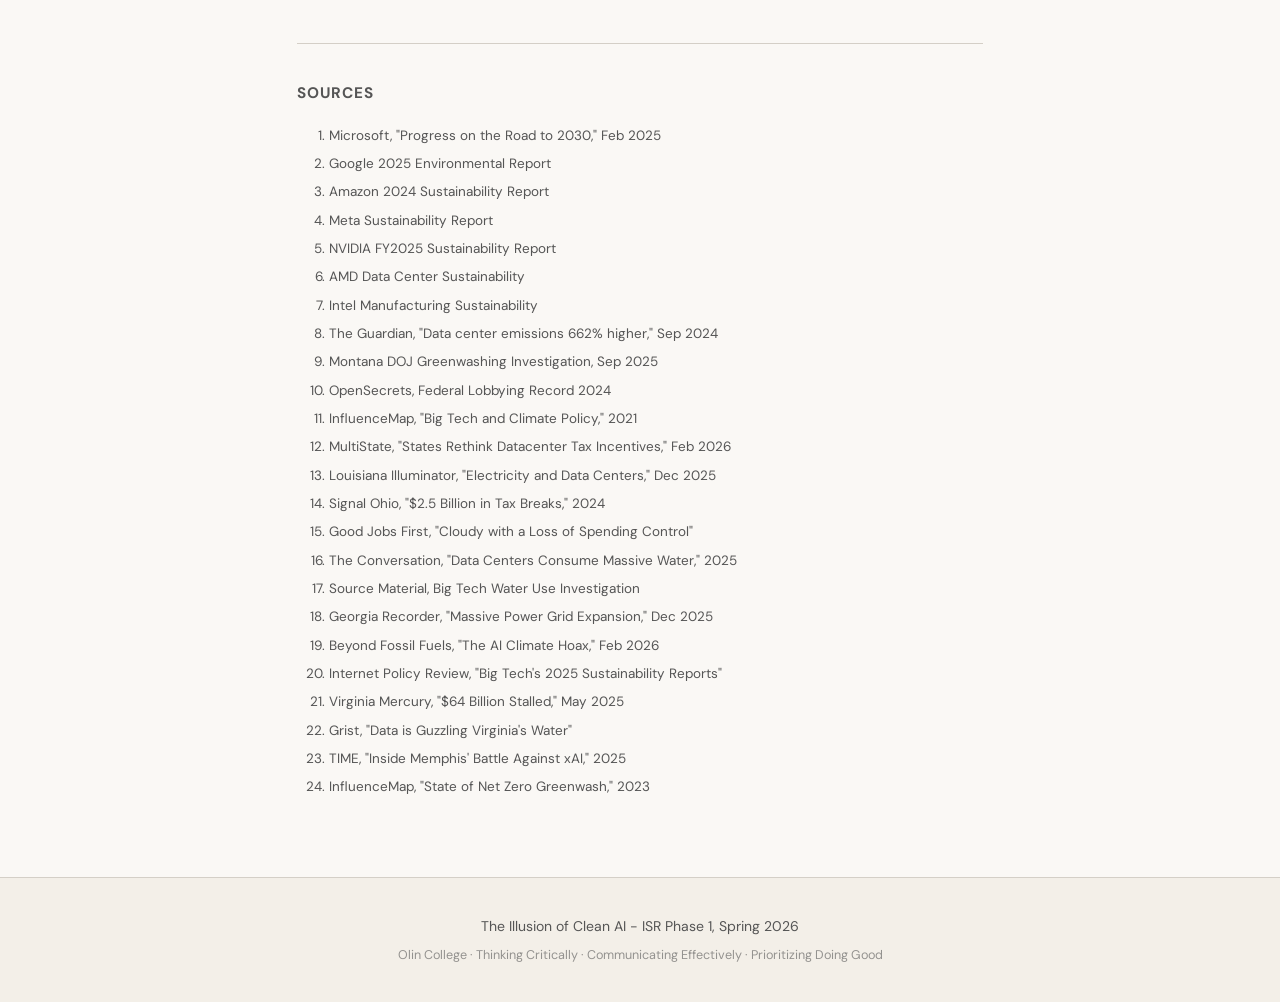
==== commit f8efcdb1: "fix more typos" ====
--- a/index.html
+++ b/index.html
@@ -3,7 +3,7 @@
 <head>
     <meta charset="UTF-8">
     <meta name="viewport" content="width=device-width, initial-scale=1.0">
-    <title>The Illusion of Clean AI — Phase 1</title>
+    <title>The Illusion of Clean AI - Phase 1</title>
     <link href="https://fonts.googleapis.com/css2?family=Libre+Baskerville:ital,wght@0,400;0,700;1,400&family=DM+Sans:wght@400;500;600;700&family=JetBrains+Mono:wght@400;500&display=swap" rel="stylesheet">
     <link rel="stylesheet" href="style.css">
 </head>
@@ -19,7 +19,7 @@
 
     <header class="hero">
         <div class="hero-inner">
-            <div class="hero-label">Phase 1 — The Corporate Promise & The Industry Landscape</div>
+            <div class="hero-label">The Corporate Promise & The Industry Landscape</div>
             <h1>The Illusion of Clean AI</h1>
             <p class="hero-subtitle">How Big Tech sells a green future while lobbying to prevent it</p>
             <div class="hero-meta">
@@ -55,7 +55,7 @@
             <div class="company-card">
                 <h3>Google</h3>
                 <p><strong>Net-zero across all operations and value chain by 2030. 24/7 carbon-free energy on every grid.</strong></p>
-                <p>Google reports a fleet-wide datacenter PUE (Power Usage Effectiveness) of 1.09 — extremely efficient by industry standards — and claims its products enabled 26 million metric tons of CO₂e reductions in 2024 through tools like fuel-efficient routing in Maps and the Nest thermostat. The new Ironwood TPU is marketed as nearly 30x more power efficient than Google's first Cloud TPU from 2018.<sup><a href="https://sustainability.google/google-2025-environmental-report/" target="_blank">2</a></sup></p>
+                <p>Google reports a fleet-wide datacenter PUE (Power Usage Effectiveness) of 1.09, and claims its products enabled 26 million metric tons of CO₂e reductions in 2024 through tools like fuel-efficient routing in Maps and the Nest thermostat. The new Ironwood TPU is marketed as nearly 30x more power efficient than Google's first Cloud TPU from 2018.<sup><a href="https://sustainability.google/google-2025-environmental-report/" target="_blank">2</a></sup></p>
             </div>
 
             <div class="company-card">
@@ -97,7 +97,7 @@
 
             <div class="stat-block">
                 <div class="stat-number">48%</div>
-                <div class="stat-label">Google's emissions increase since 2019 — reaching 14.3 million metric tons CO₂e in 2023</div>
+                <div class="stat-label">Google's emissions increase since 2019 - reaching 14.3 million metric tons CO₂e in 2023</div>
                 <div class="stat-source"><a href="https://blog.google/outreach-initiatives/sustainability/2024-environmental-report/" target="_blank">Google 2024 Environmental Report</a></div>
             </div>
 
@@ -105,7 +105,7 @@
 
             <div class="stat-block">
                 <div class="stat-number">23.4%</div>
-                <div class="stat-label">Microsoft's emissions increase from its 2020 baseline — to roughly 14.86 million metric tons in FY2024</div>
+                <div class="stat-label">Microsoft's emissions increase from its 2020 baseline - to roughly 14.86 million metric tons in FY2024</div>
                 <div class="stat-source"><a href="https://blogs.microsoft.com/on-the-issues/2024/05/15/microsoft-environmental-sustainability-report-2024/" target="_blank">Microsoft 2024 Sustainability Report</a></div>
             </div>
 
@@ -113,7 +113,7 @@
 
             <div class="stat-block">
                 <div class="stat-number">68.25M</div>
-                <div class="stat-label">Amazon's absolute emissions in metric tons for 2024 — up 6% year-over-year, roughly 20M tons above 2019 baseline</div>
+                <div class="stat-label">Amazon's absolute emissions in metric tons for 2024 - up 6% year-over-year, roughly 20M tons above 2019 baseline</div>
                 <div class="stat-source"><a href="https://stand.earth/press-releases/amazons-sustainability-report-shows-the-company-moving-the-wrong-way-on-climate-with-continued-emissions-growth/" target="_blank">Stand.earth analysis</a></div>
             </div>
 
@@ -121,7 +121,7 @@
 
             <div class="callout">
                 <h4>The 662% Problem</h4>
-                <p>A September 2024 Guardian investigation found that actual datacenter emissions from Google, Microsoft, Meta, and Apple are likely <strong>662% higher than officially reported</strong>. This is because companies use Renewable Energy Certificates (RECs) — essentially paper credits — that don't require the renewable energy to actually be consumed at their facilities. Under location-based accounting (physical grid activity), Meta's 2022 Scope 2 emissions jump from 273 metric tons to over 3.8 million metric tons. Microsoft's jump from 280,782 to 6.1 million.<sup><a href="https://www.theguardian.com/technology/2024/sep/15/data-center-gas-emissions-tech" target="_blank">8</a></sup></p>
+                <p>A September 2024 Guardian investigation found that actual datacenter emissions from Google, Microsoft, Meta, and Apple are likely <strong>662% higher than officially reported</strong>. This is because companies use Renewable Energy Certificates (RECs) that don't require the renewable energy to actually be consumed at their facilities. Under location-based accounting (physical grid activity), Meta's 2022 Scope 2 emissions jump from 273 metric tons to over 3.8 million metric tons. Microsoft's jump from 280,782 to 6.1 million.<sup><a href="https://www.theguardian.com/technology/2024/sep/15/data-center-gas-emissions-tech" target="_blank">8</a></sup></p>
                 <p>This is serious enough that <strong>16 state attorneys general launched a formal investigation</strong> in September 2025, calling these accounting practices "environmental accounting gimmicks" and a "shell game."<sup><a href="https://dojmt.gov/attorney-general-knudsen-launches-investigation-into-big-tech-companies/" target="_blank">9</a></sup></p>
             </div>
 
@@ -134,7 +134,7 @@
 
             <div class="stat-block">
                 <div class="stat-number">$61.5M</div>
-                <div class="stat-label">Combined Big Tech federal lobbying spending in 2024 — a 13% increase from 2023</div>
+                <div class="stat-label">Combined Big Tech federal lobbying spending in 2024 - a 13% increase from 2023</div>
                 <div class="stat-source"><a href="https://issueone.org/articles/big-tech-spent-record-sums-on-lobbying-last-year/" target="_blank">Issue One</a></div>
             </div>
 
@@ -156,10 +156,10 @@
 
             <div class="example-block">
                 <h4>Ohio</h4>
-                <p>The state granted $2.5 billion in tax incentives between 2017 and 2024. Thirteen approved agreements covering $5.1 billion in investment generated only 356 jobs — that's a revenue loss of nearly <strong>$1 million per job created</strong>. Amazon's exemption alone potentially lasts through 2055.<sup><a href="https://signalohio.org/data-centers-have-claimed-2-5-billion-in-tax-breaks-since-2017-report-says/" target="_blank">14</a></sup></p>
-            </div>
-
-            <p>Good Jobs First, a subsidy watchdog organization, states: "We know of no other form of state spending that is so out of control… such subsidies are absolutely unnecessary for an extremely profitable industry dominated by some of the most valuable corporations on earth." These companies collectively plan $320–$400 billion in capital expenditure in 2025 alone, projected to reach $650–$700 billion in 2026 — yet they extract billions in tax exemptions from communities with poverty rates exceeding 25%.<sup><a href="https://goodjobsfirst.org/cloudy-with-a-loss-of-spending-control-how-data-centers-are-endangering-state-budgets/" target="_blank">15</a></sup></p>
+                <p>The state granted $2.5 billion in tax incentives between 2017 and 2024. Thirteen approved agreements covering $5.1 billion in investment generated only 356 jobs. This is a revenue loss of nearly <strong>$1 million per job created</strong>. Amazon's exemption alone could last all the way until 2055.<sup><a href="https://signalohio.org/data-centers-have-claimed-2-5-billion-in-tax-breaks-since-2017-report-says/" target="_blank">14</a></sup></p>
+            </div>
+
+            <p>Good Jobs First, a subsidy watchdog organization, states: "We know of no other form of state spending that is so out of control… such subsidies are absolutely unnecessary for an extremely profitable industry dominated by some of the most valuable corporations on earth." These companies collectively plan $320-$400 billion in capital expenditure in 2025 alone, projected to reach $650–$700 billion in 2026. Despite this, they extract billions in tax exemptions from communities with poverty rates exceeding 25%.<sup><a href="https://goodjobsfirst.org/cloudy-with-a-loss-of-spending-control-how-data-centers-are-endangering-state-budgets/" target="_blank">15</a></sup></p>
 
             <!-- SECTION 4 -->
             <h2>Part IV: Water, Energy, and the Physical Reality</h2>
@@ -168,7 +168,7 @@
 
             <div class="stat-block">
                 <div class="stat-number">6.4B gal</div>
-                <div class="stat-label">Google's global water consumption in 2023 (95% for datacenters) — up 17% from 2022</div>
+                <div class="stat-label">Google's global water consumption in 2023 (95% for datacenters), up 17% from 2022</div>
                 <div class="stat-source"><a href="https://sustainability.google/reports/google-2024-environmental-report/" target="_blank">Google Environmental Report</a></div>
             </div>
 
@@ -182,7 +182,7 @@
                 <div class="stat-source"><a href="https://www.iea.org/reports/energy-and-ai/energy-demand-from-ai" target="_blank">IEA Energy and AI Report</a></div>
             </div>
 
-            <p>A single ChatGPT query uses roughly 10x the electricity of a Google search. Training GPT-4 is estimated at 51,773–62,319 MWh, over 40x what GPT-3 required. More than half of U.S. datacenter electricity comes from fossil fuels. In Georgia, regulators approved roughly 10,000 MW of new capacity including five new natural gas plants specifically to serve datacenters — placing what the Southern Environmental Law Center called "a $60 billion risk on the backs of everyday Georgians."<sup><a href="https://georgiarecorder.com/2025/12/19/georgia-regulators-approve-massive-power-grid-expansion-to-serve-data-centers/" target="_blank">18</a></sup></p>
+            <p>A single ChatGPT query uses roughly 10x the electricity of a Google search. Training GPT-4 is estimated at 51,773-62,319 MWh, over 40x what GPT-3 required. More than half of U.S. datacenter electricity comes from fossil fuels. In Georgia, regulators approved roughly 10,000 MW of new capacity including five new natural gas plants specifically to serve datacenters. This placed what the Southern Environmental Law Center called "a $60 billion risk on the backs of everyday Georgians."<sup><a href="https://georgiarecorder.com/2025/12/19/georgia-regulators-approve-massive-power-grid-expansion-to-serve-data-centers/" target="_blank">18</a></sup></p>
 
             <!-- SECTION 5 -->
             <h2>Part V: The "AI Will Fix It" Defense</h2>
@@ -195,7 +195,7 @@
 
             <div class="pullquote">
                 "It appears tech companies are using vagueness about what happens within energy-hogging data centres to greenwash a planet-wrecking expansion."
-                <cite>— Ketan Joshi, report author, Beyond Fossil Fuels (2026)</cite>
+                <cite>- Ketan Joshi, report author, Beyond Fossil Fuels (2026)</cite>
             </div>
 
             <p>The Internet Policy Review characterized this as "obfuscation-by-complexity". This is slightly different from textbook greenwashing, where companies simply mislead consumers into thinking that their products are more environmentally friendly than they actually are. Enabled emissions are never reported while speculative avoided emissions are highlighted. Microsoft's electricity consumption nearly tripled in four years, but their sustainability reports emphasize declining "market-based" emissions.</p>
@@ -263,7 +263,7 @@
 
     <footer class="site-footer">
         <div class="footer-inner">
-            <p>The Illusion of Clean AI — ISR Phase 1, Spring 2026</p>
+            <p>The Illusion of Clean AI - ISR Phase 1, Spring 2026</p>
             <p class="footer-sub">Olin College · Thinking Critically · Communicating Effectively · Prioritizing Doing Good</p>
         </div>
     </footer>
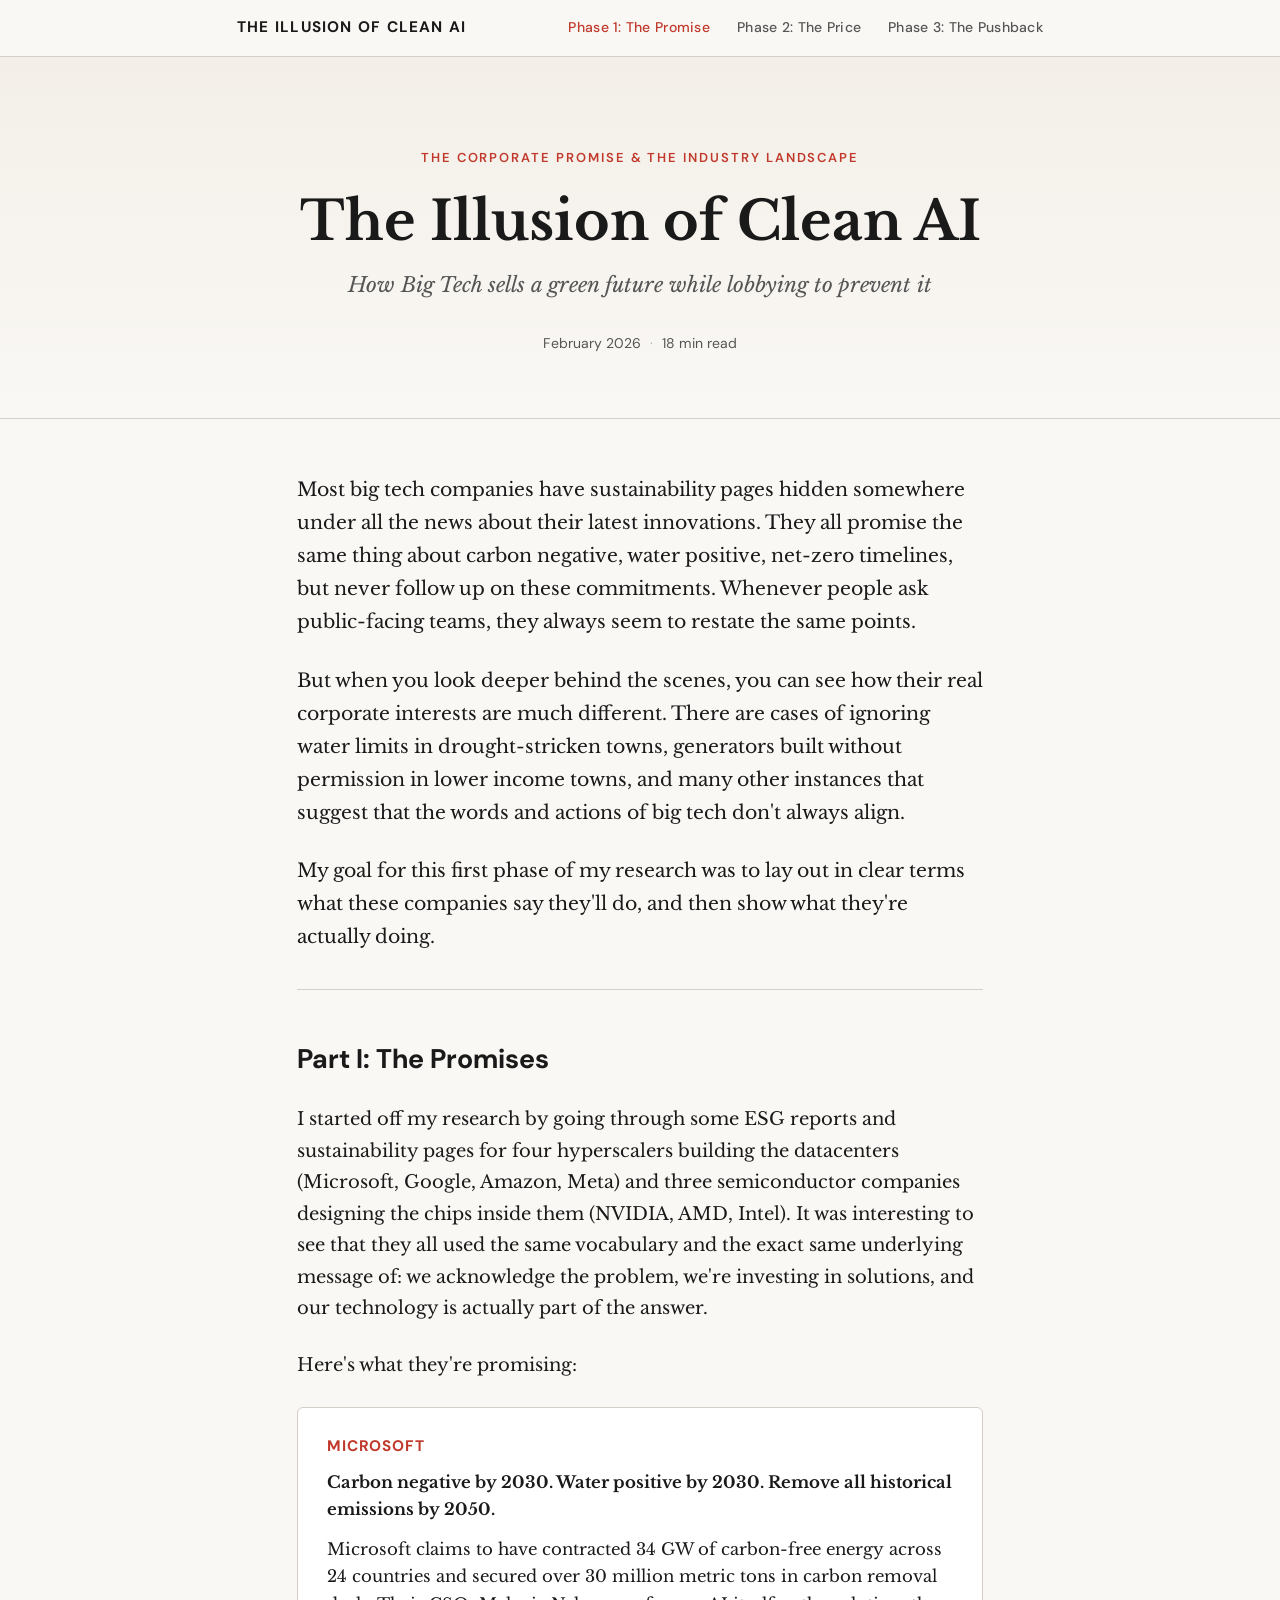
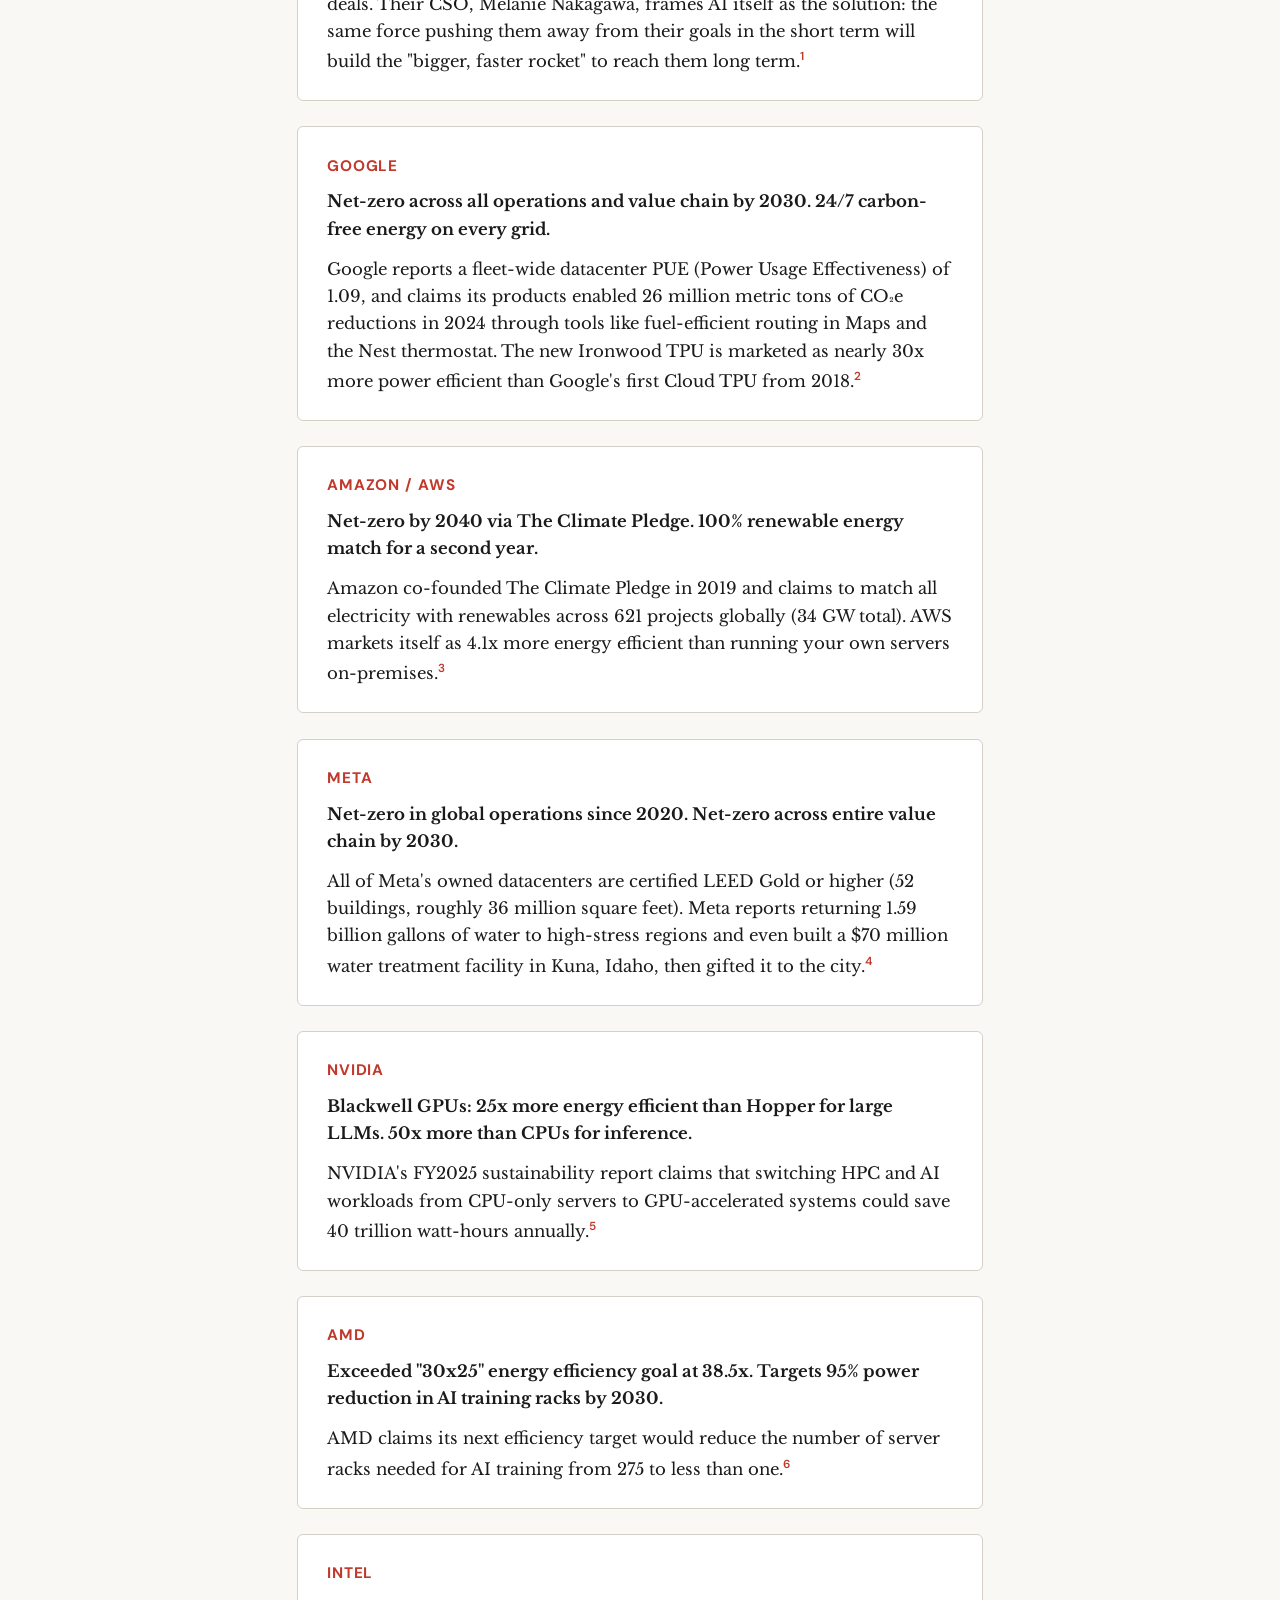
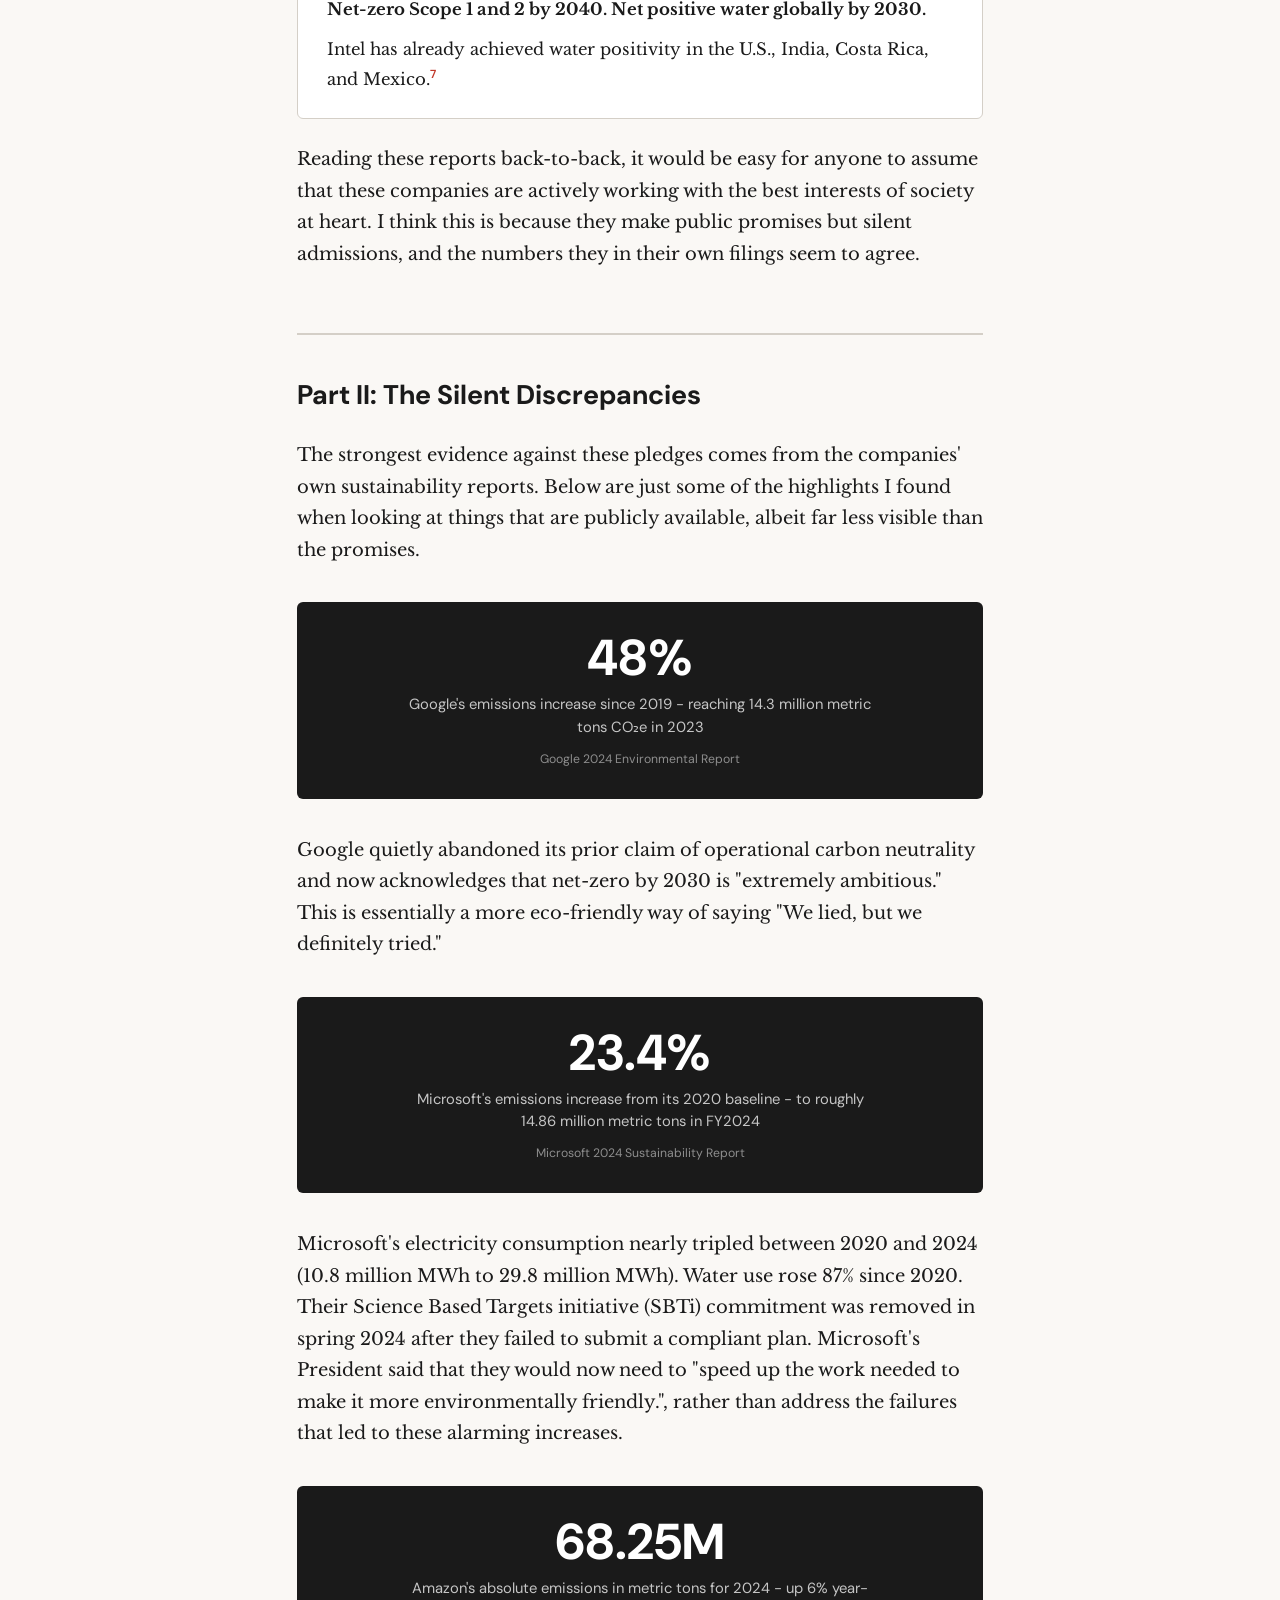
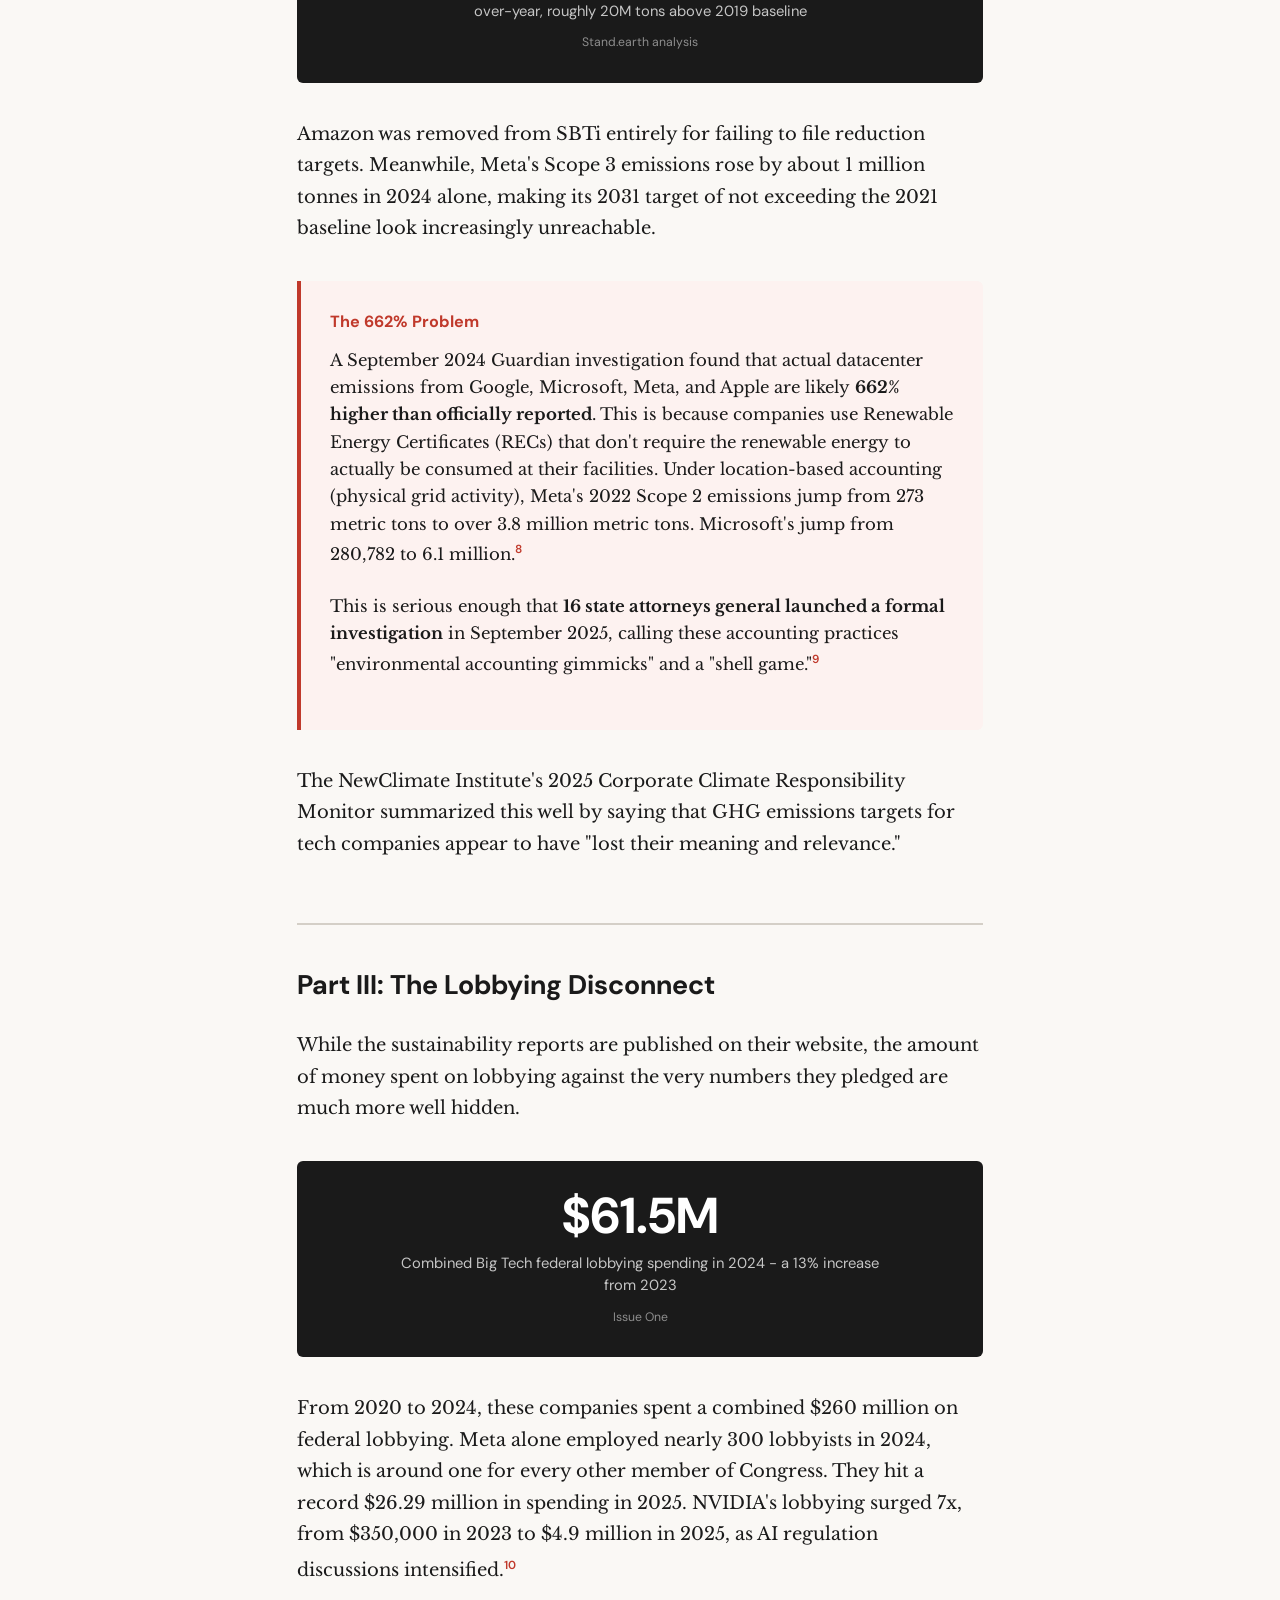
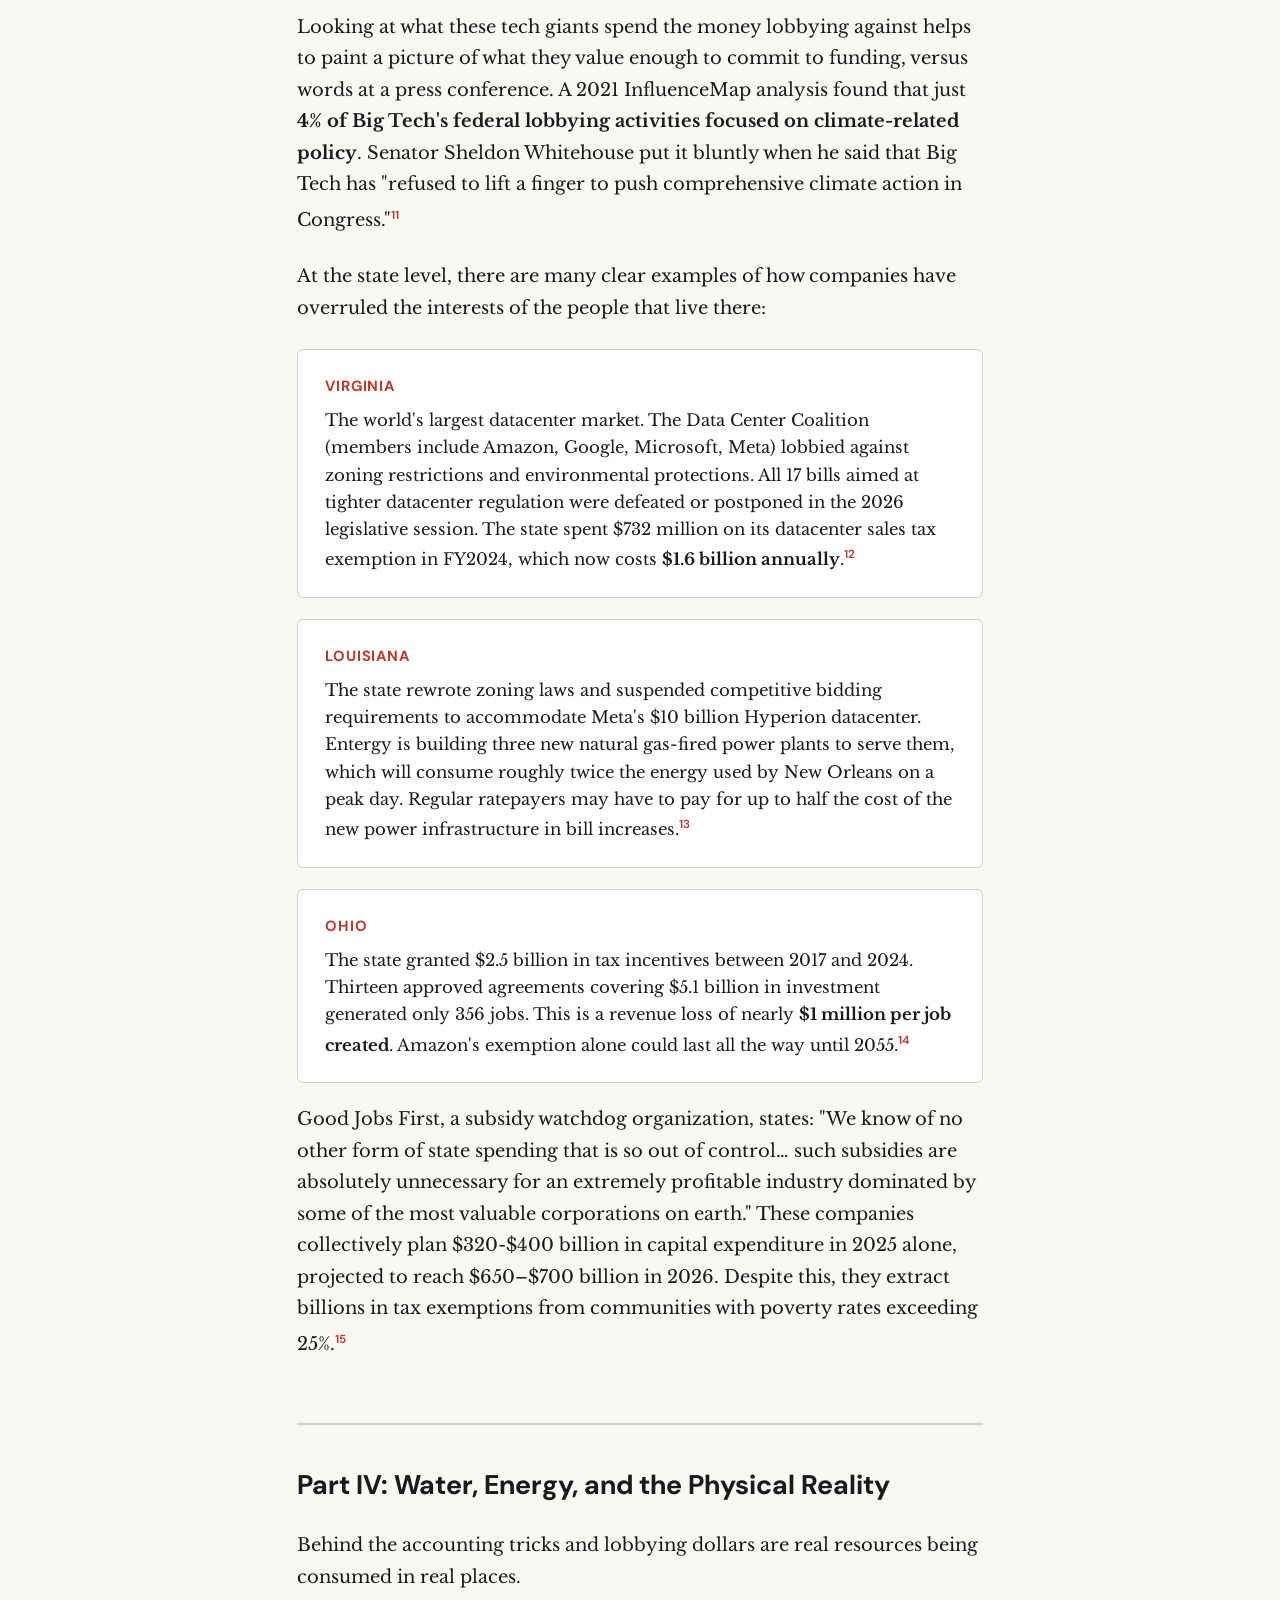
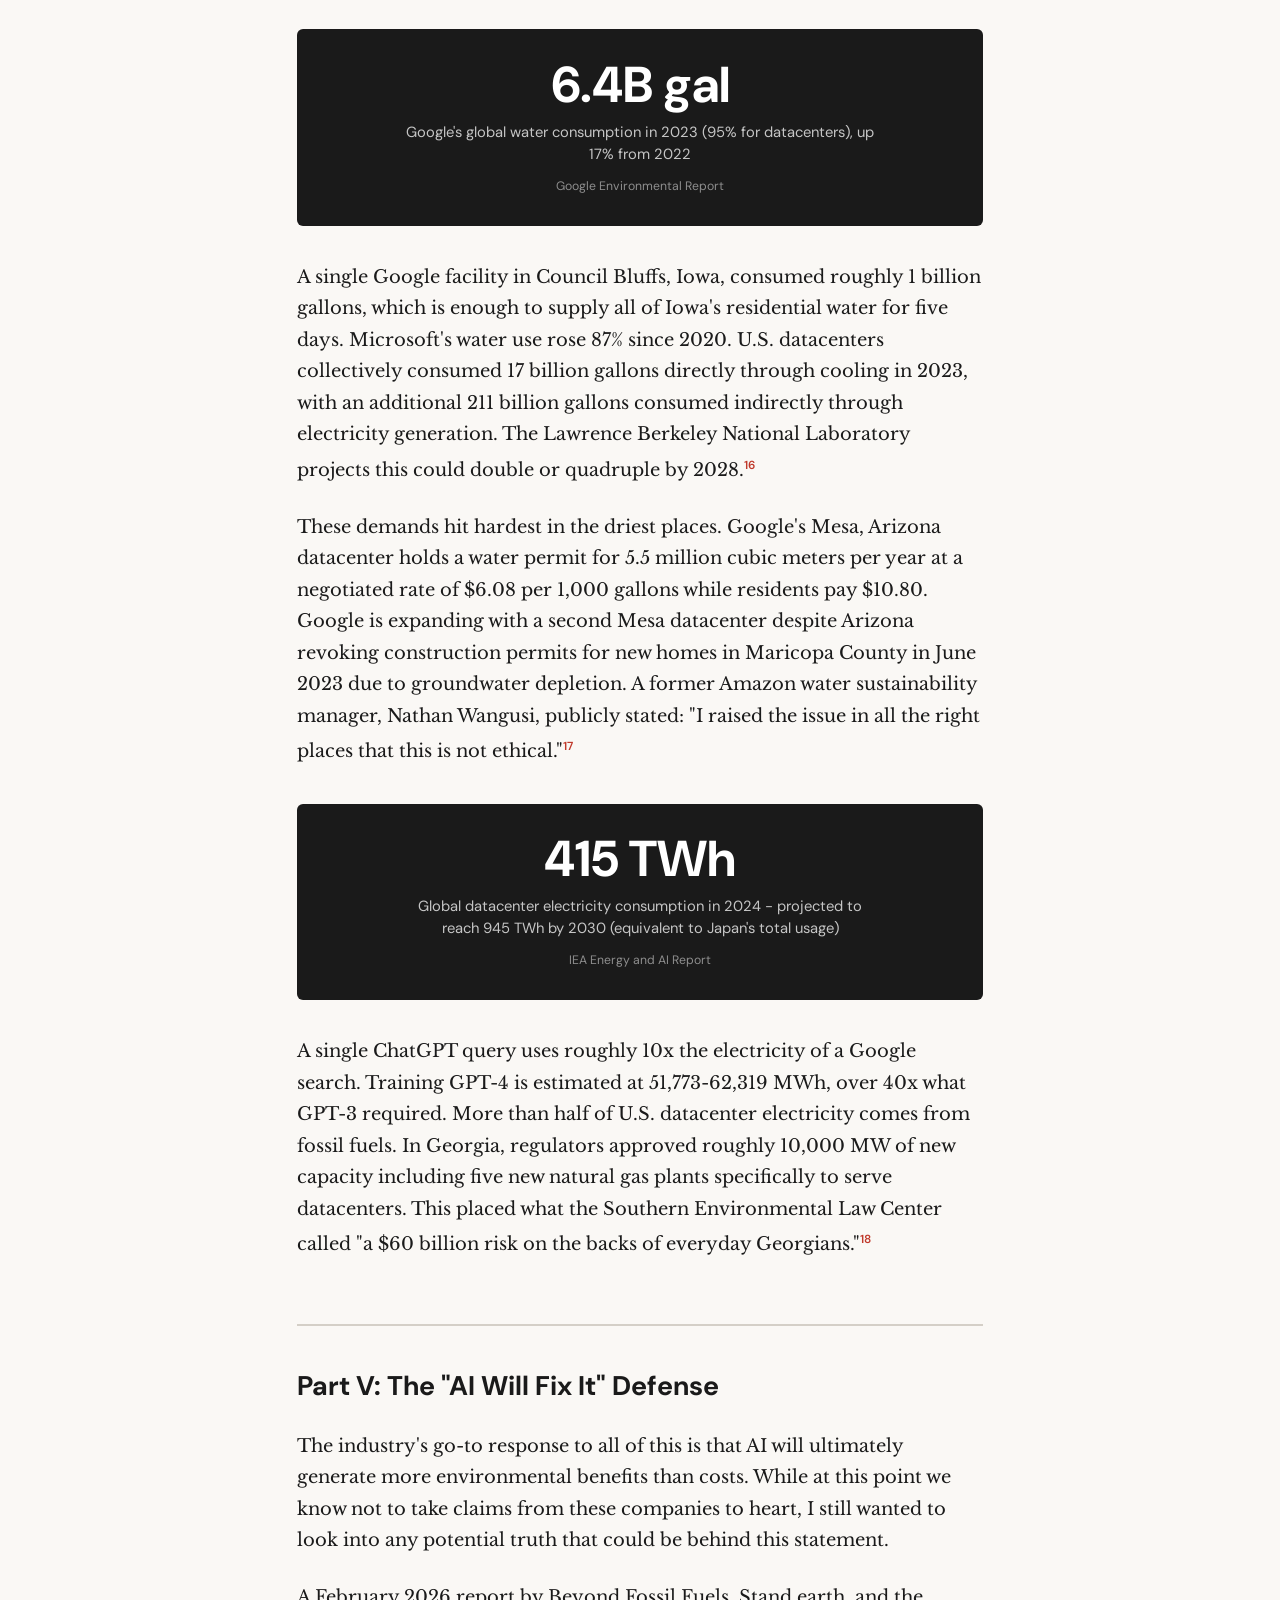
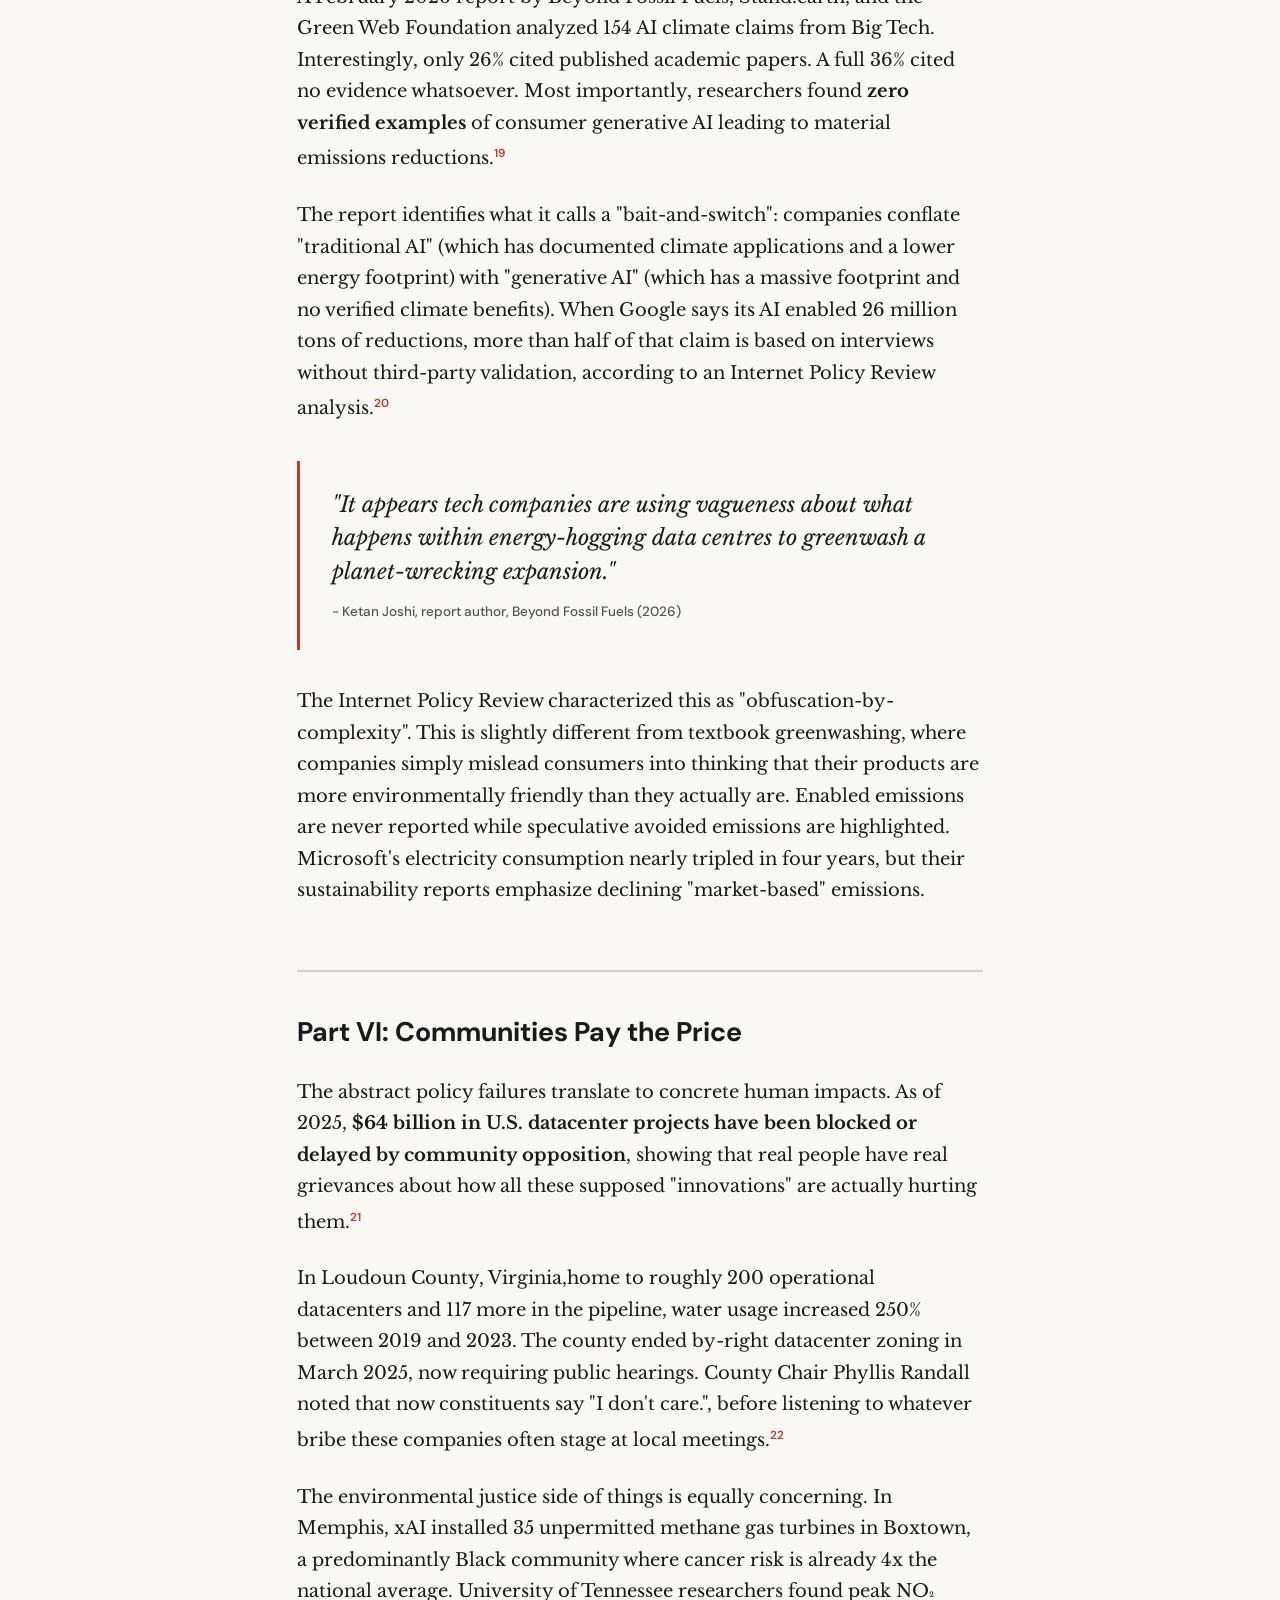
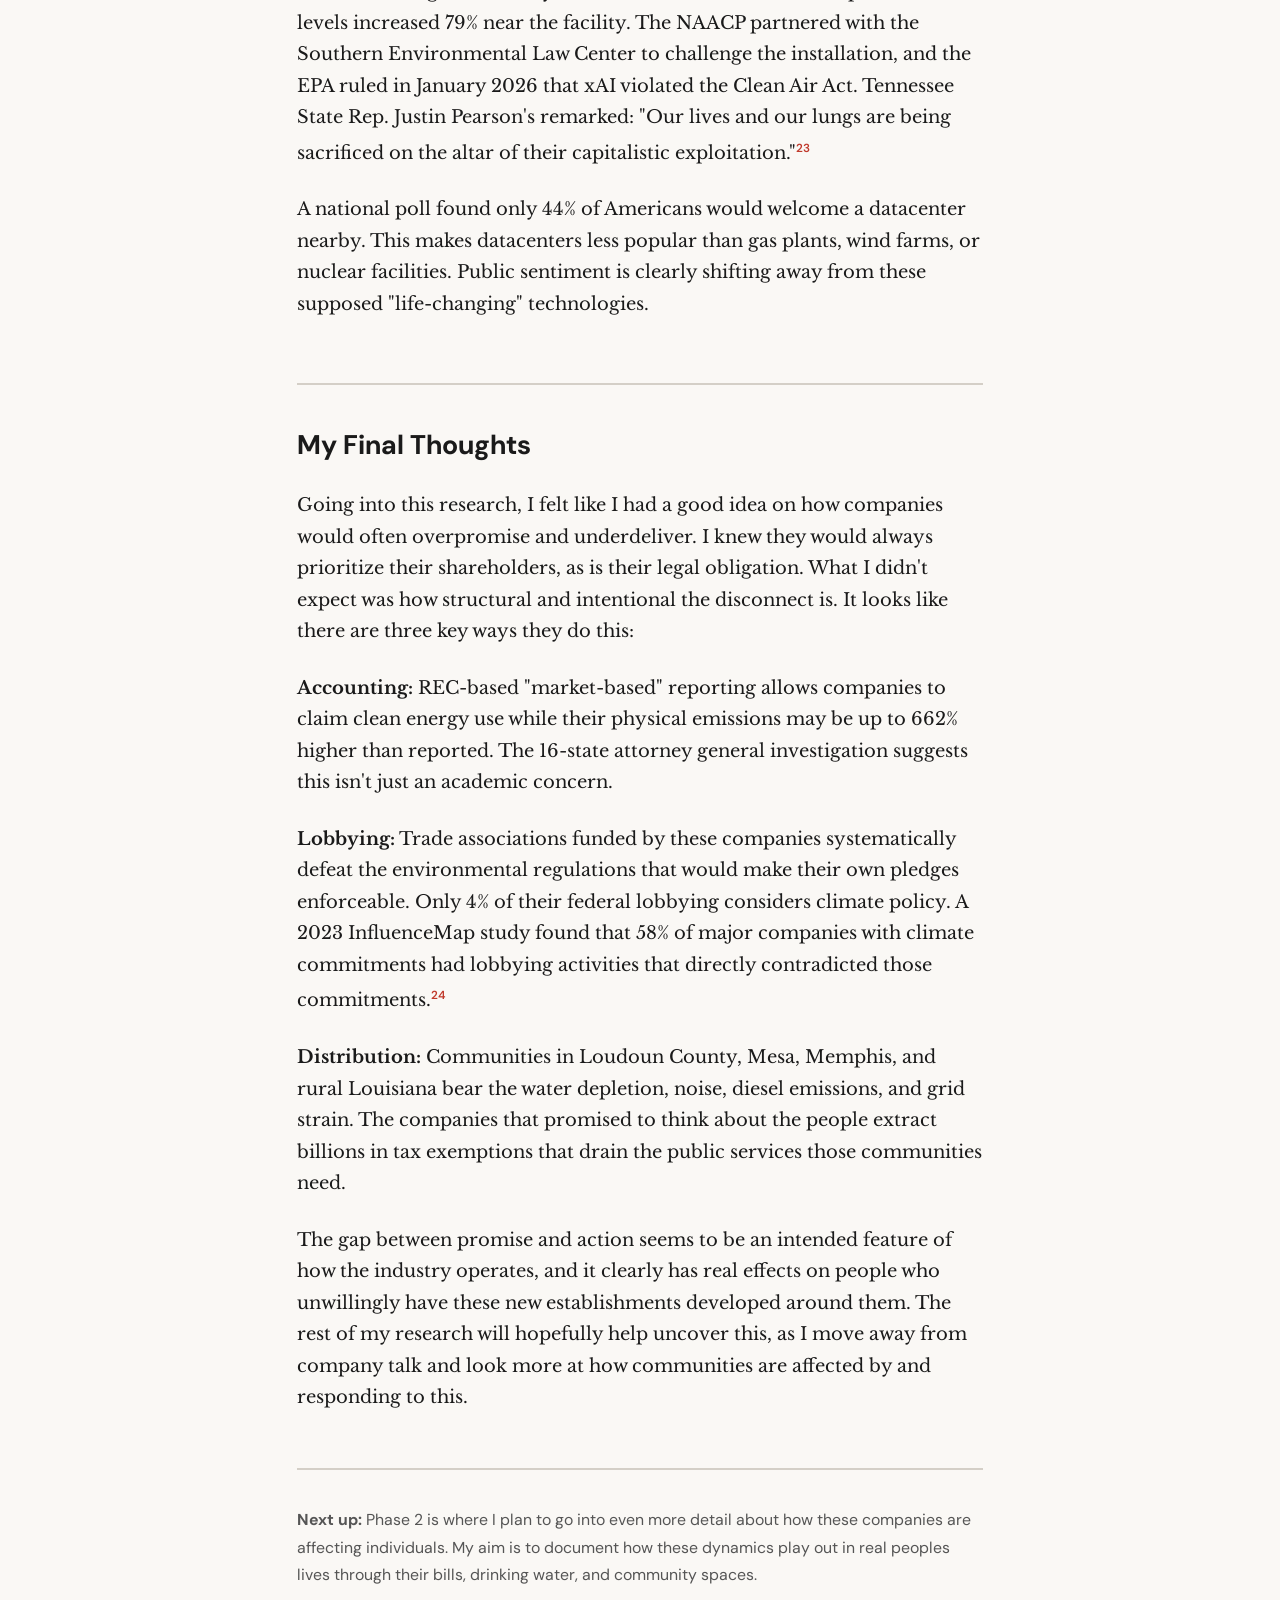
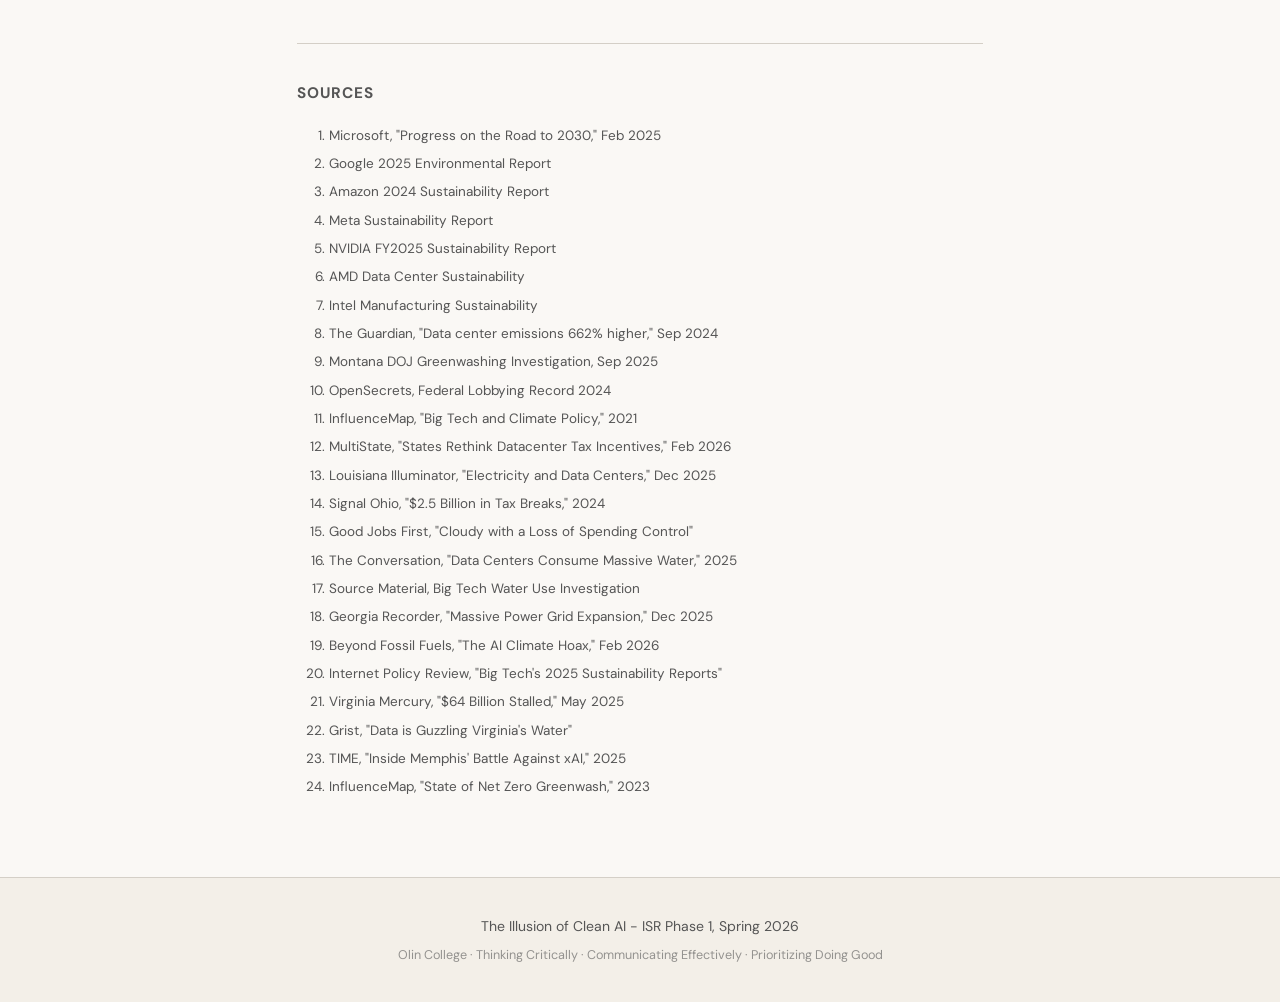
==== commit 5b0b36a2: "update navlinks" ====
--- a/index.html
+++ b/index.html
@@ -13,6 +13,8 @@
             <a href="index.html" class="nav-logo">The Illusion of Clean AI</a>
             <div class="nav-links">
                 <a href="index.html" class="active">Phase 1: The Promise</a>
+                <a href="phase2.html">Phase 2: The Price</a>
+                <a href="phase3.html">Phase 3: The Pushback</a>
             </div>
         </div>
     </nav>
--- a/style.css
+++ b/style.css
@@ -210,6 +210,18 @@
     border-top: none;
 }
 
+/* Subsection heads (h3 within articles) */
+.subsection-head {
+    font-family: var(--sans);
+    font-size: 1rem;
+    font-weight: 700;
+    margin-top: 2rem;
+    margin-bottom: 0.8rem;
+    color: var(--text);
+    border: none;
+    padding: 0;
+}
+
 /* Lede */
 .lede {
     font-size: 1.05rem;
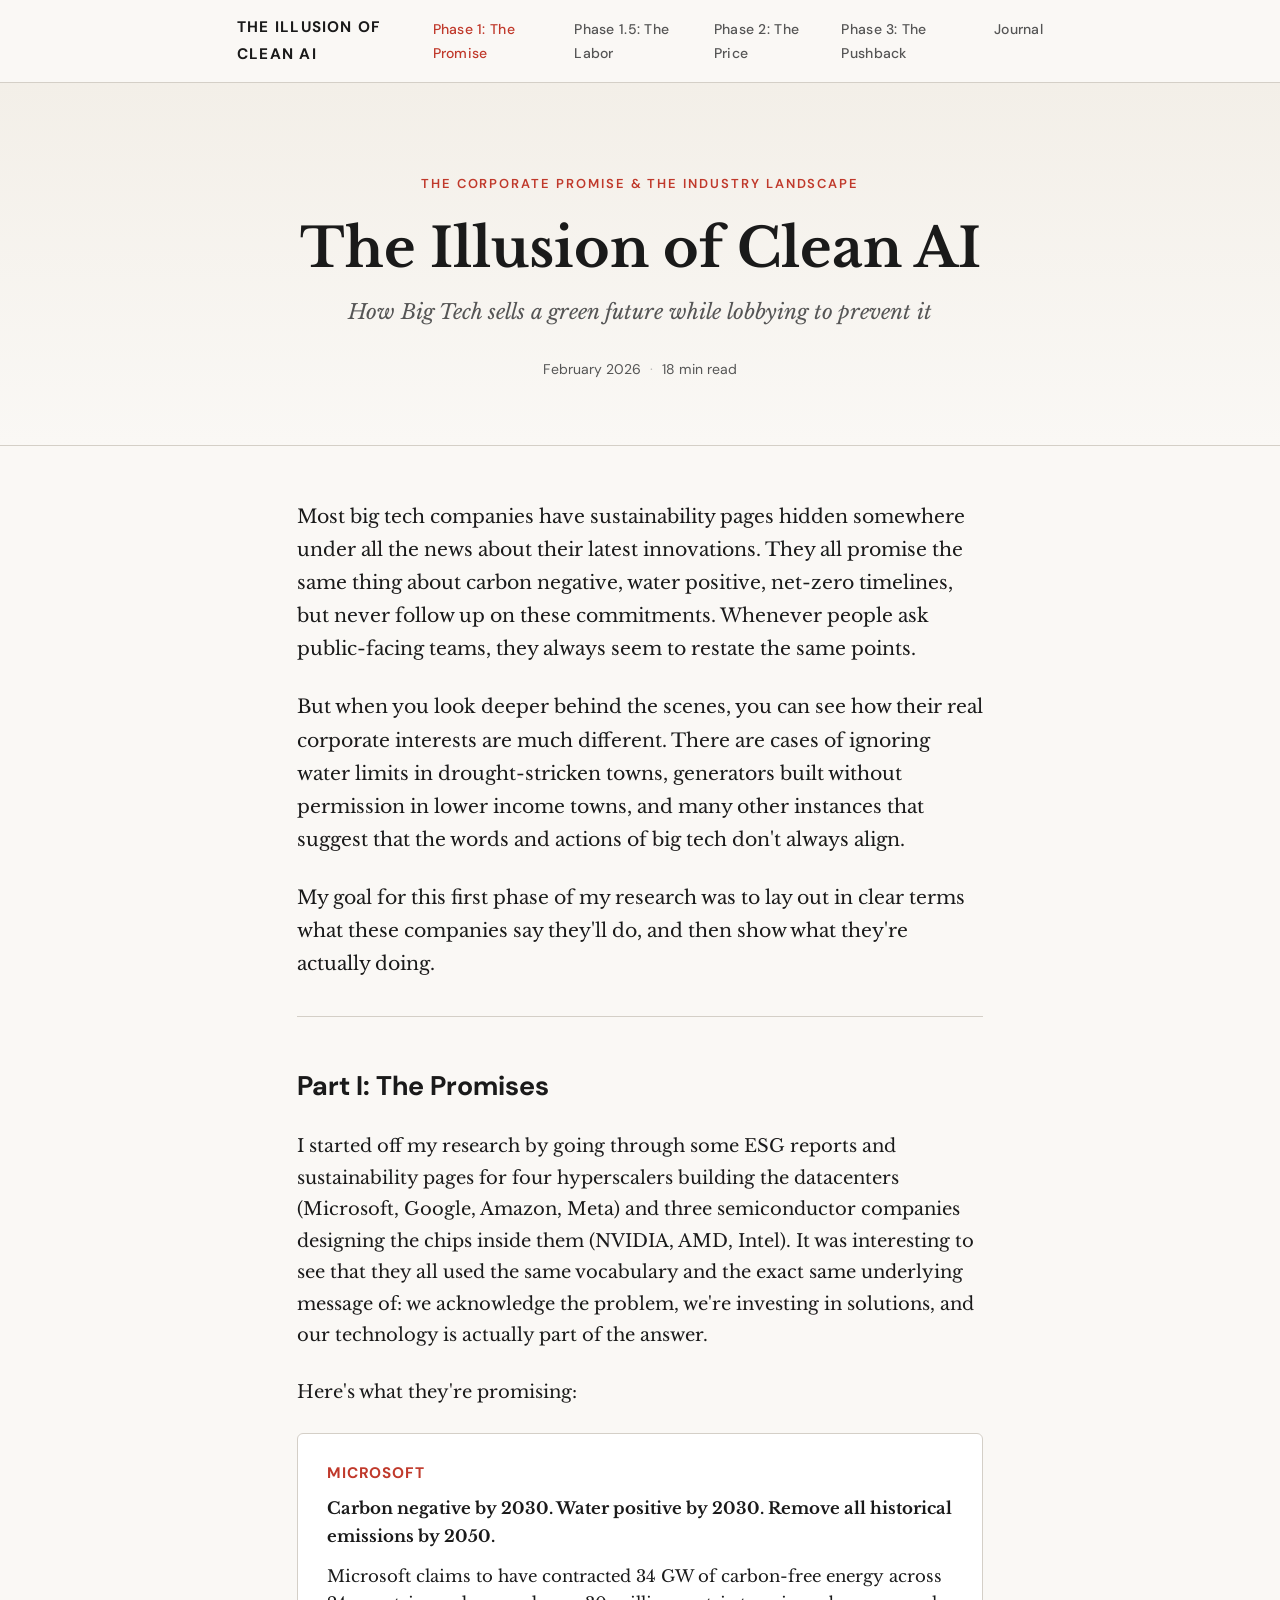
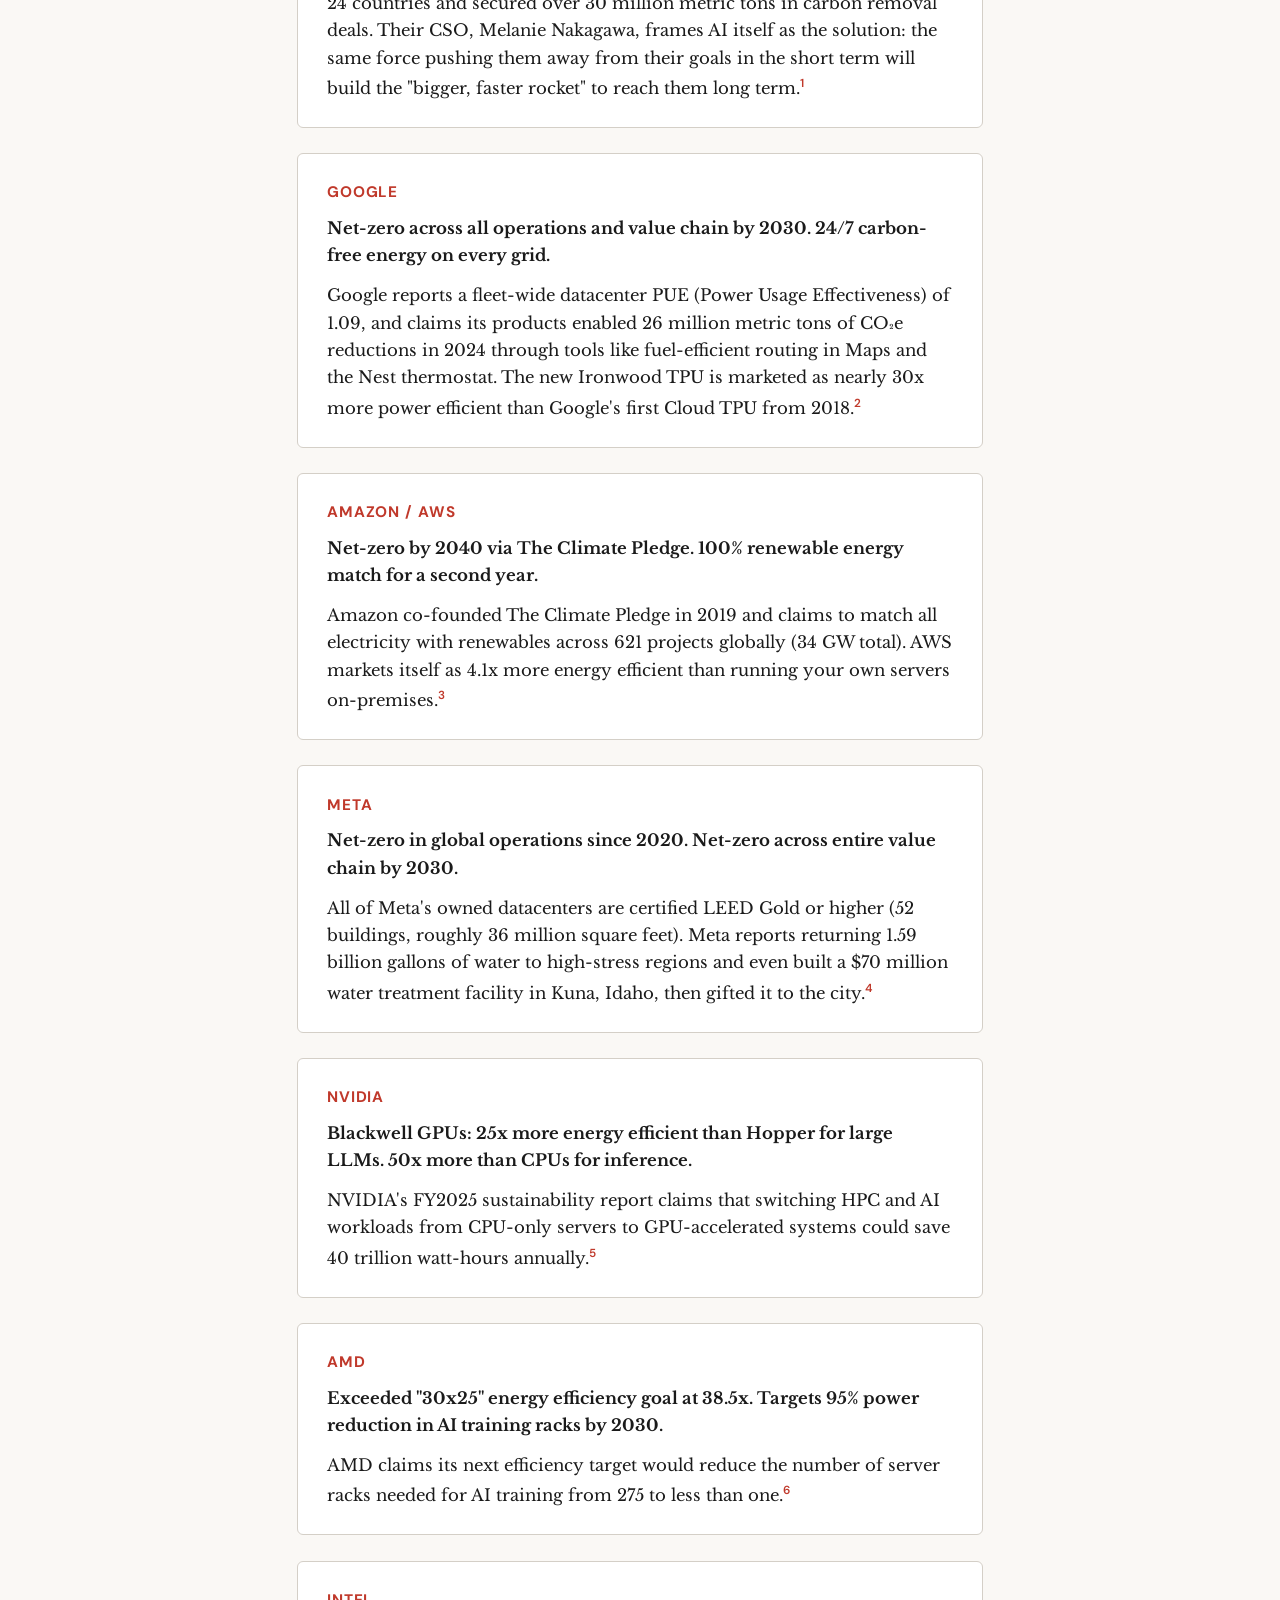
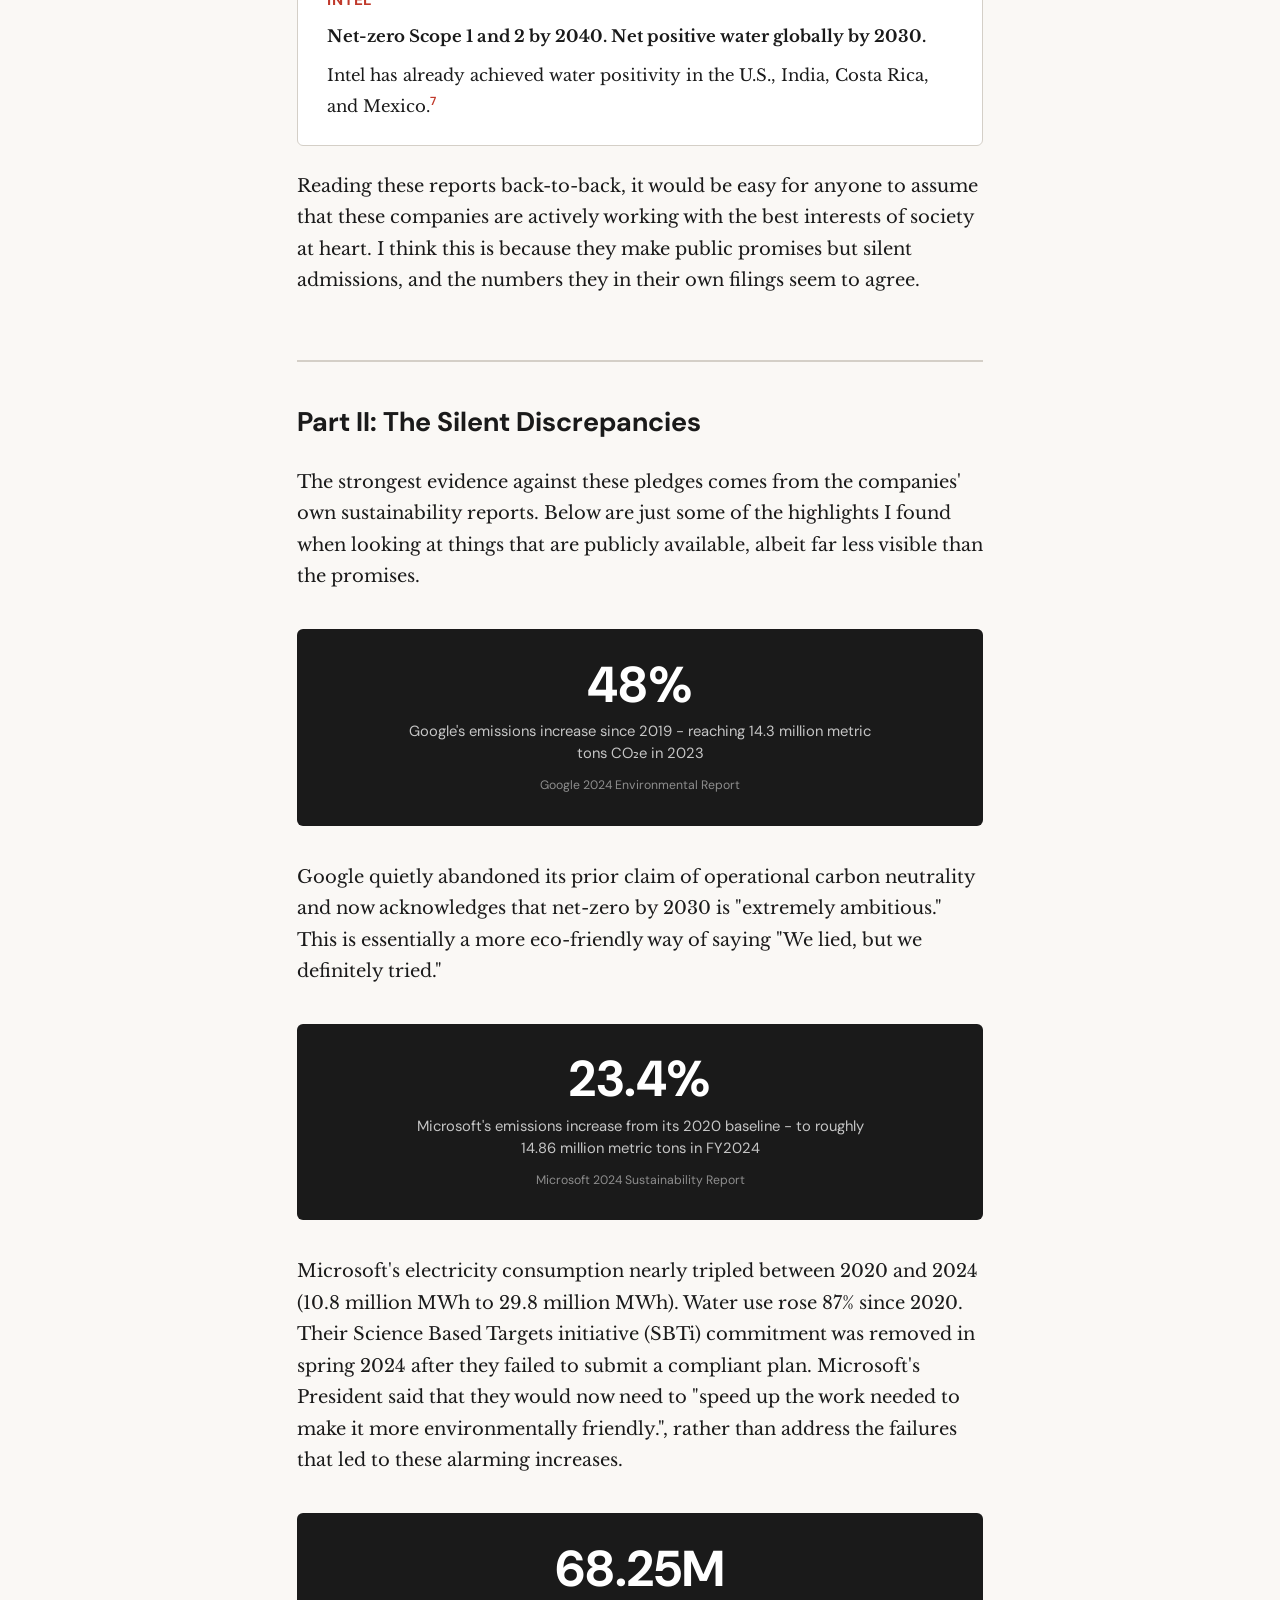
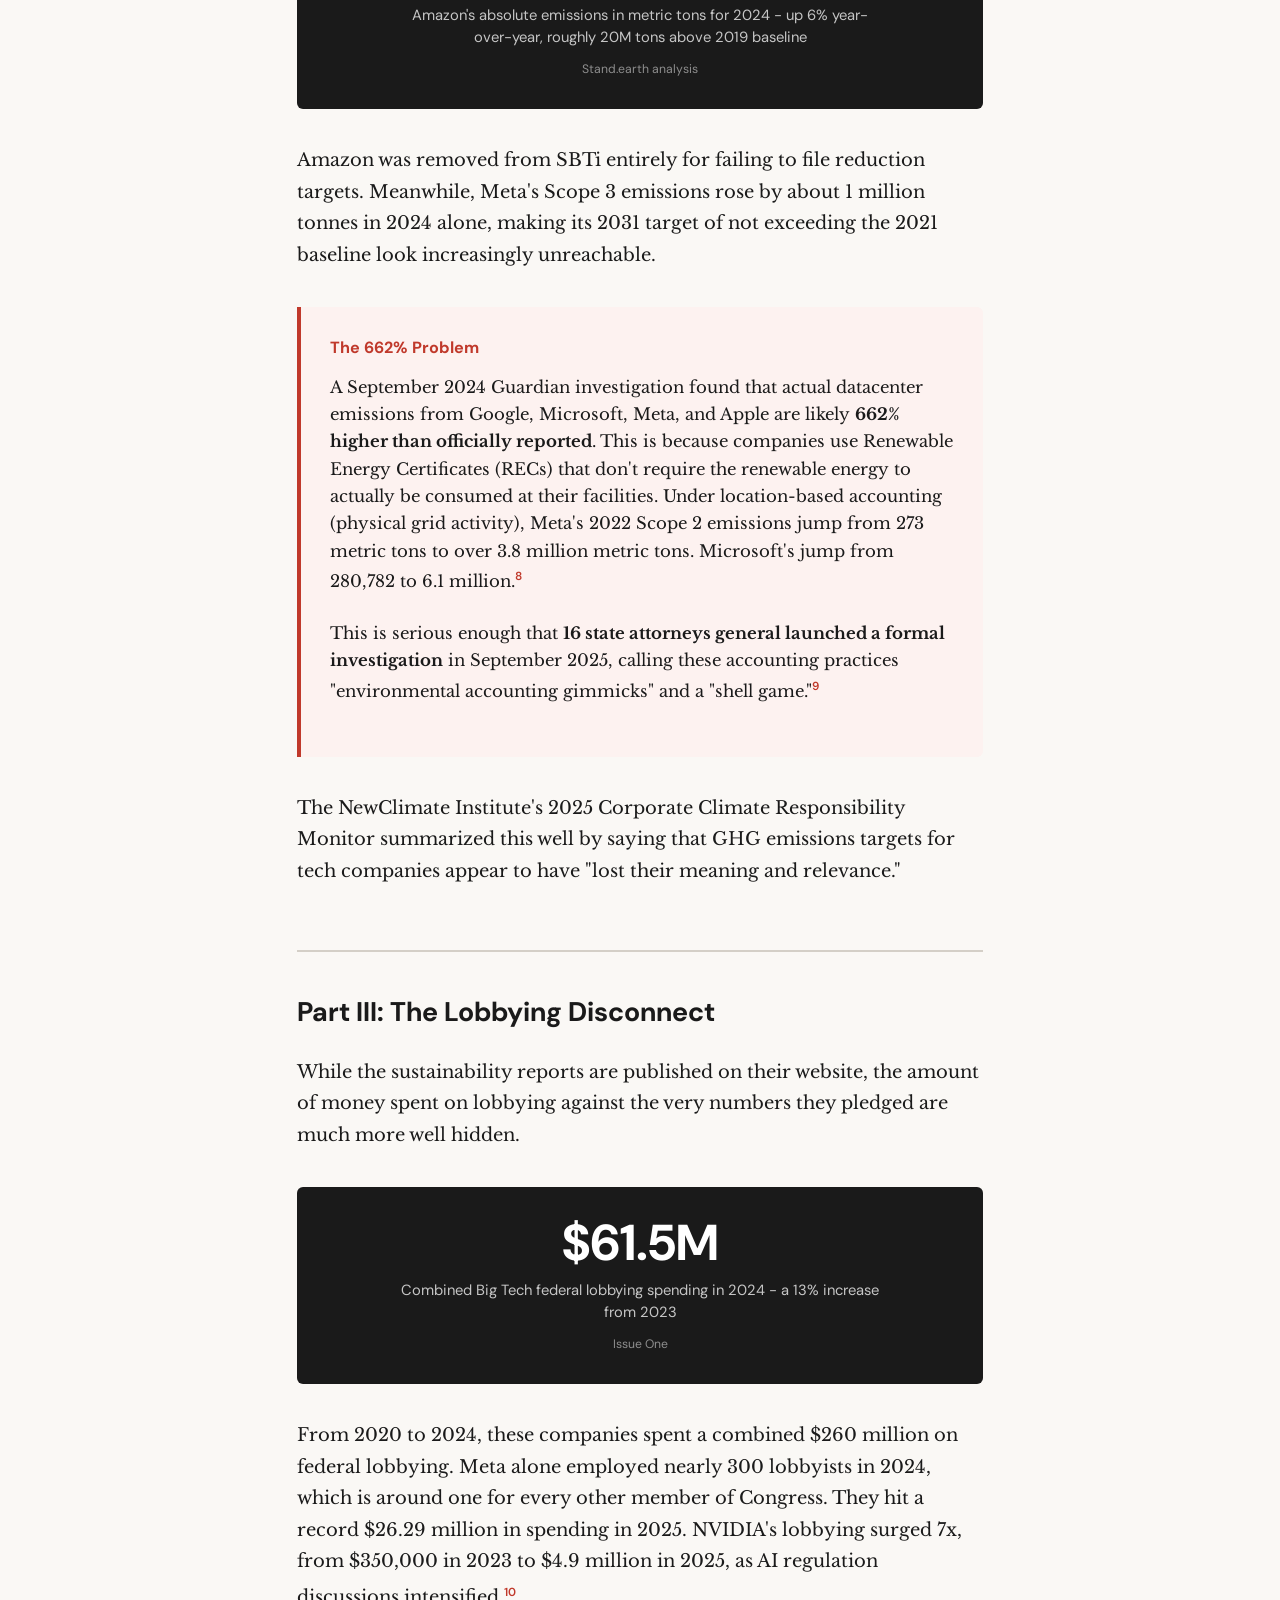
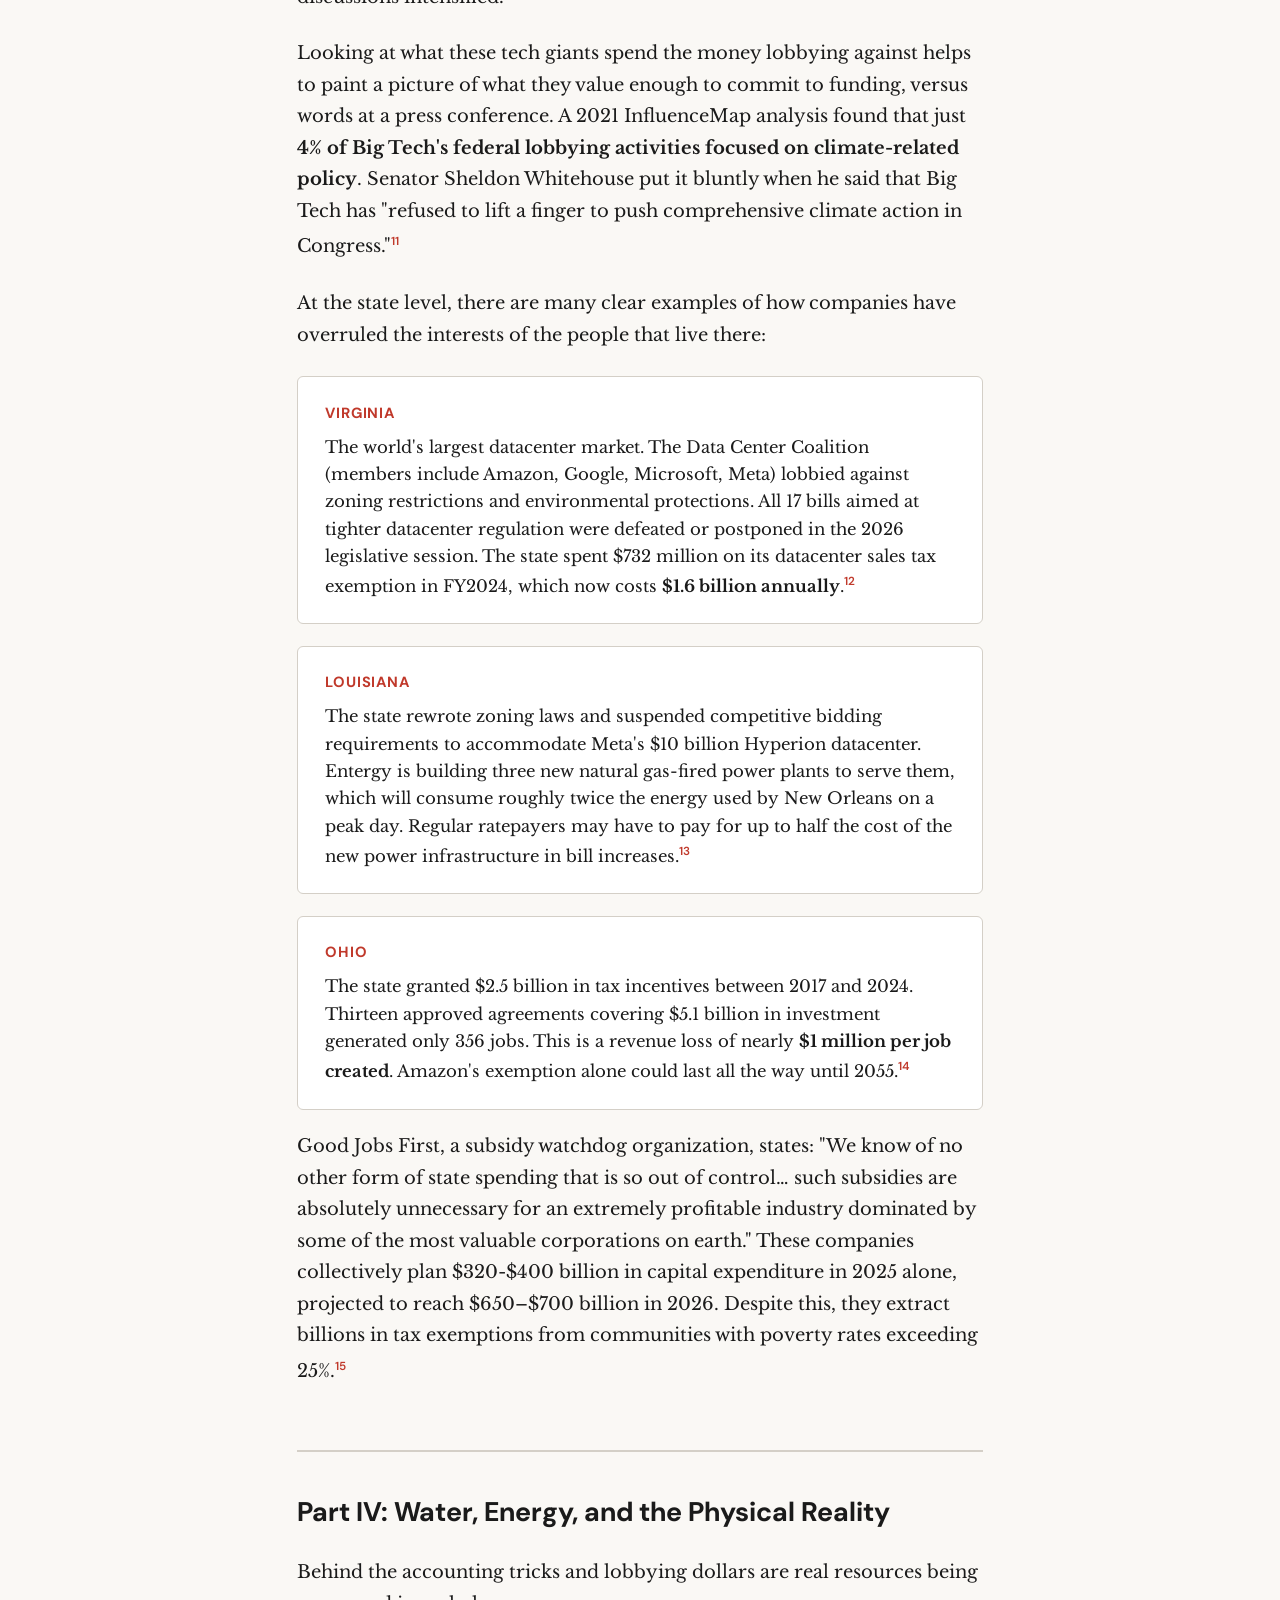
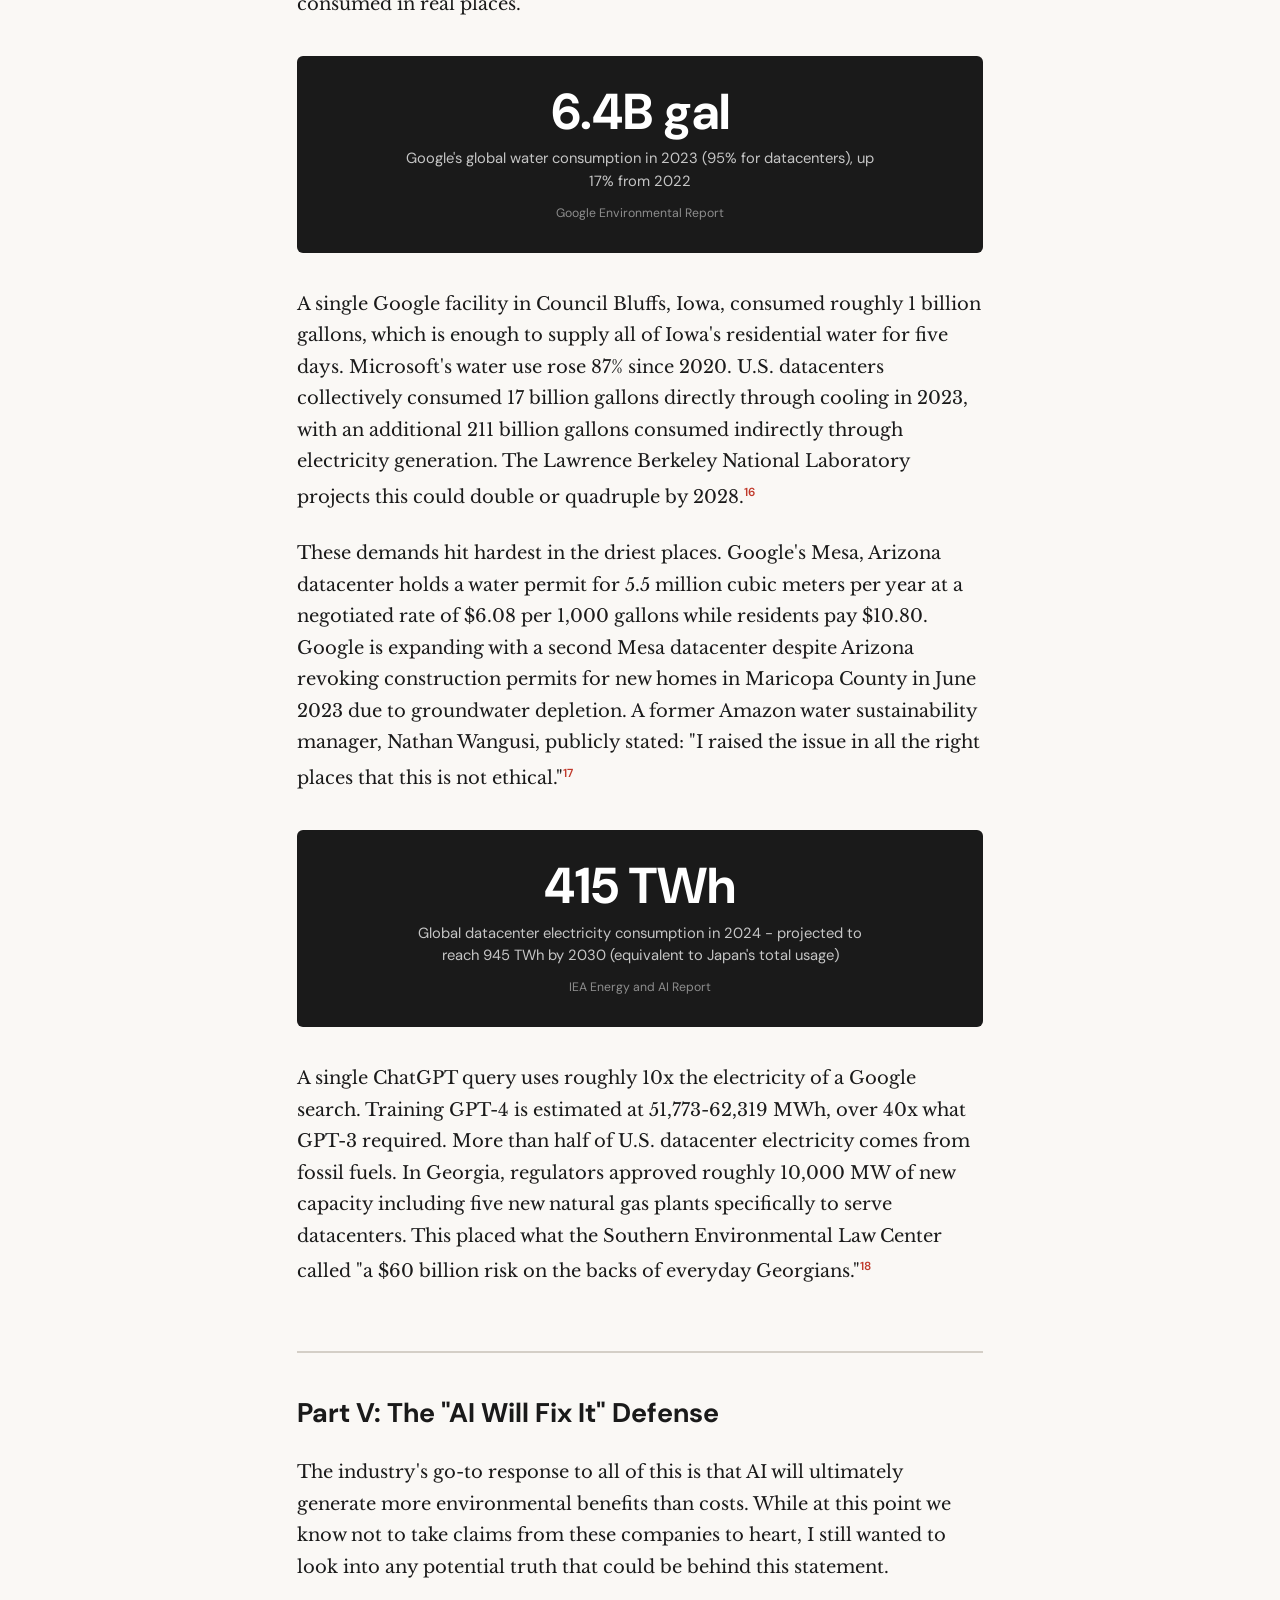
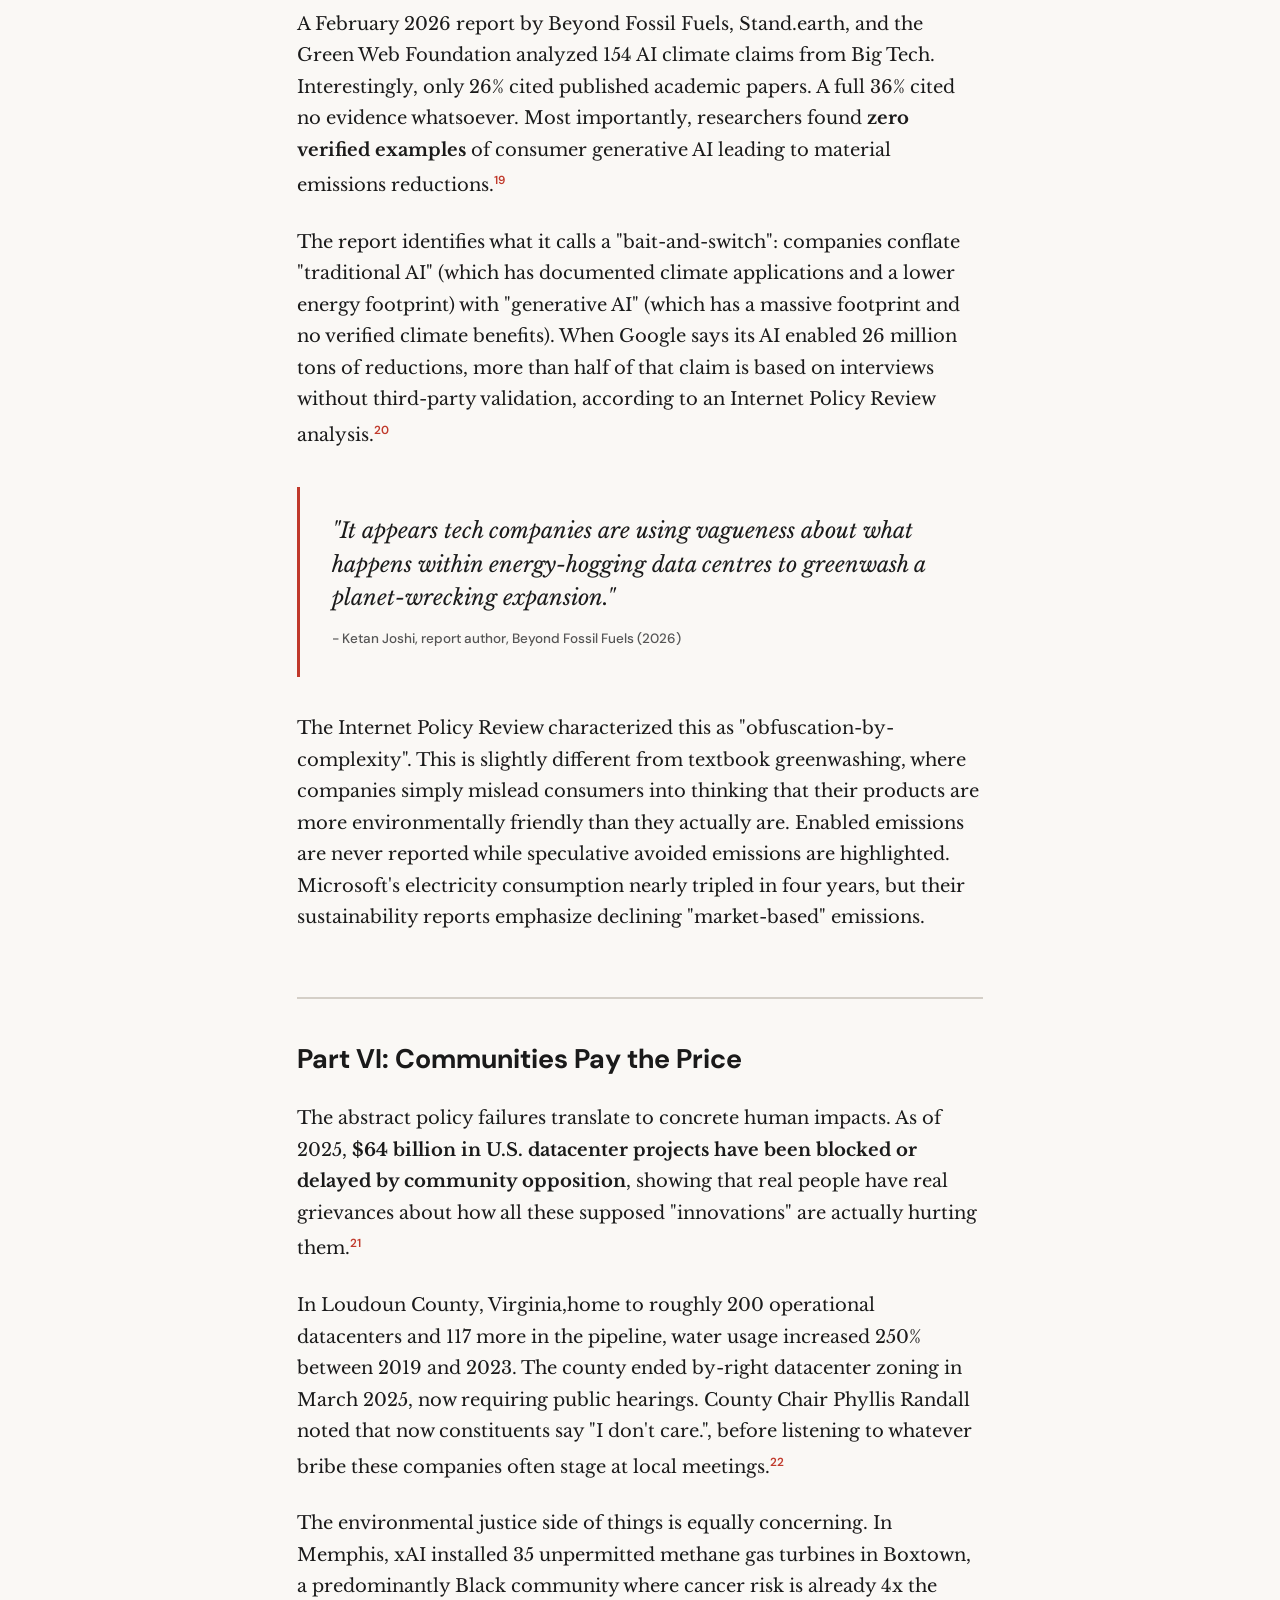
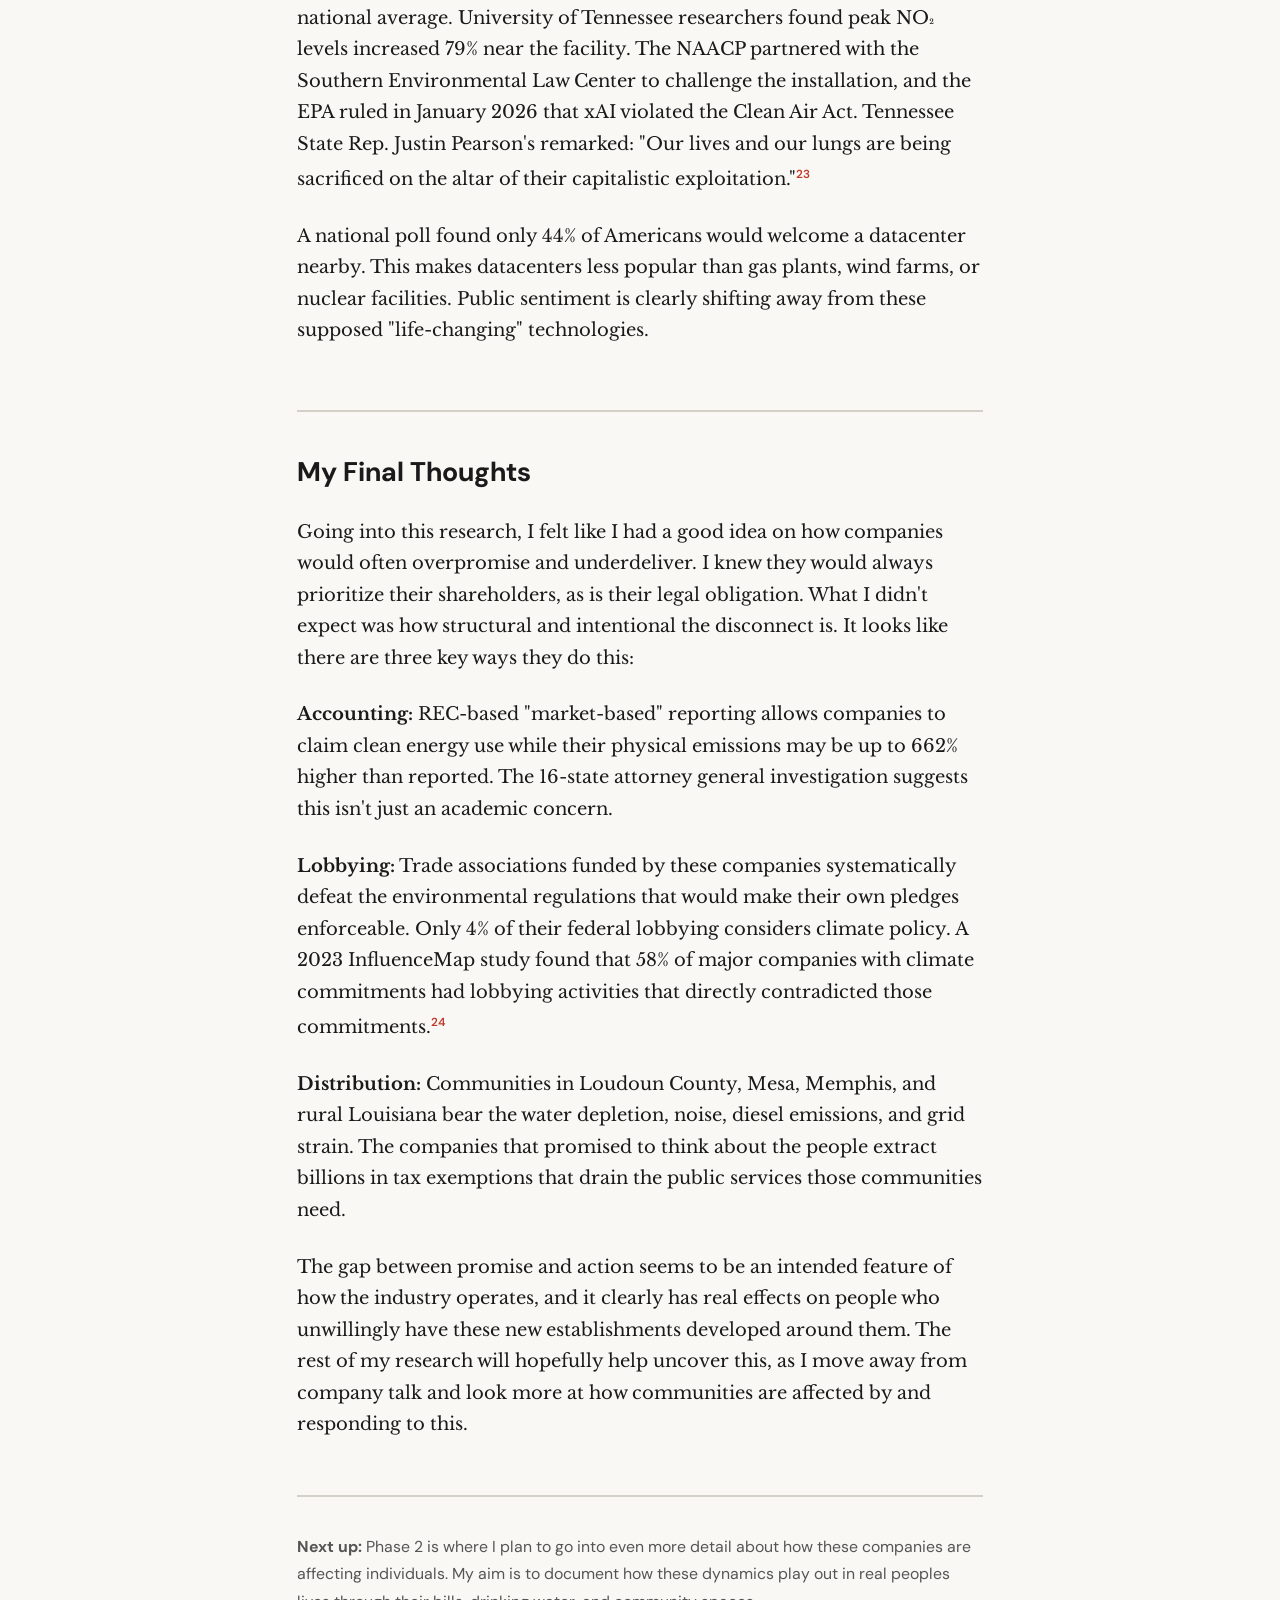
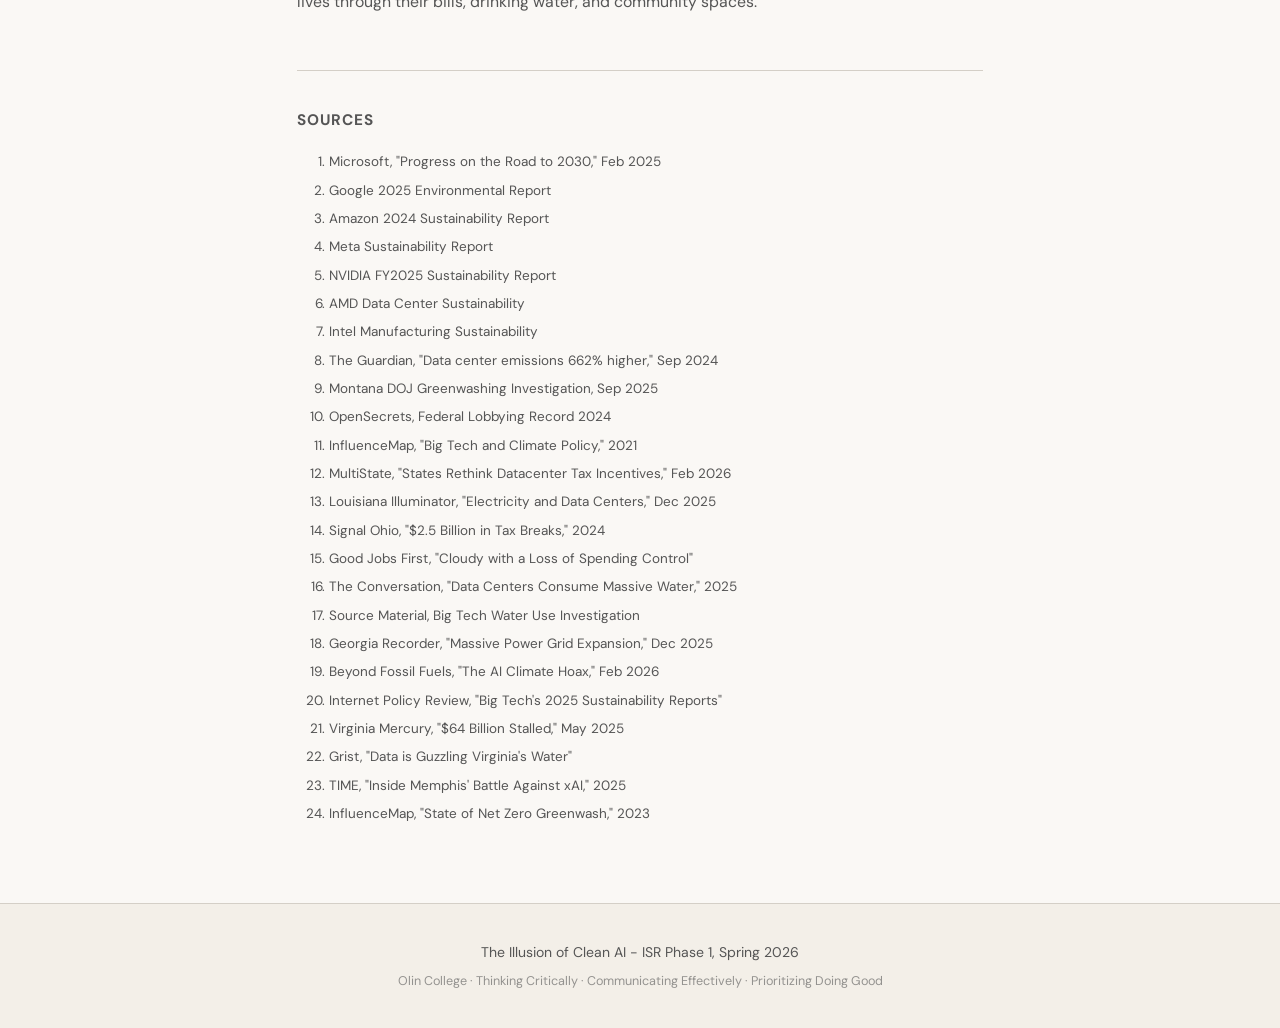
==== commit 7b08bfc9: "add remotasks notes, add journal temp" ====
--- a/index.html
+++ b/index.html
@@ -13,8 +13,10 @@
             <a href="index.html" class="nav-logo">The Illusion of Clean AI</a>
             <div class="nav-links">
                 <a href="index.html" class="active">Phase 1: The Promise</a>
+                <a href="phase1-5.html">Phase 1.5: The Labor</a>
                 <a href="phase2.html">Phase 2: The Price</a>
                 <a href="phase3.html">Phase 3: The Pushback</a>
+                <a href="journal.html">Journal</a>
             </div>
         </div>
     </nav>
